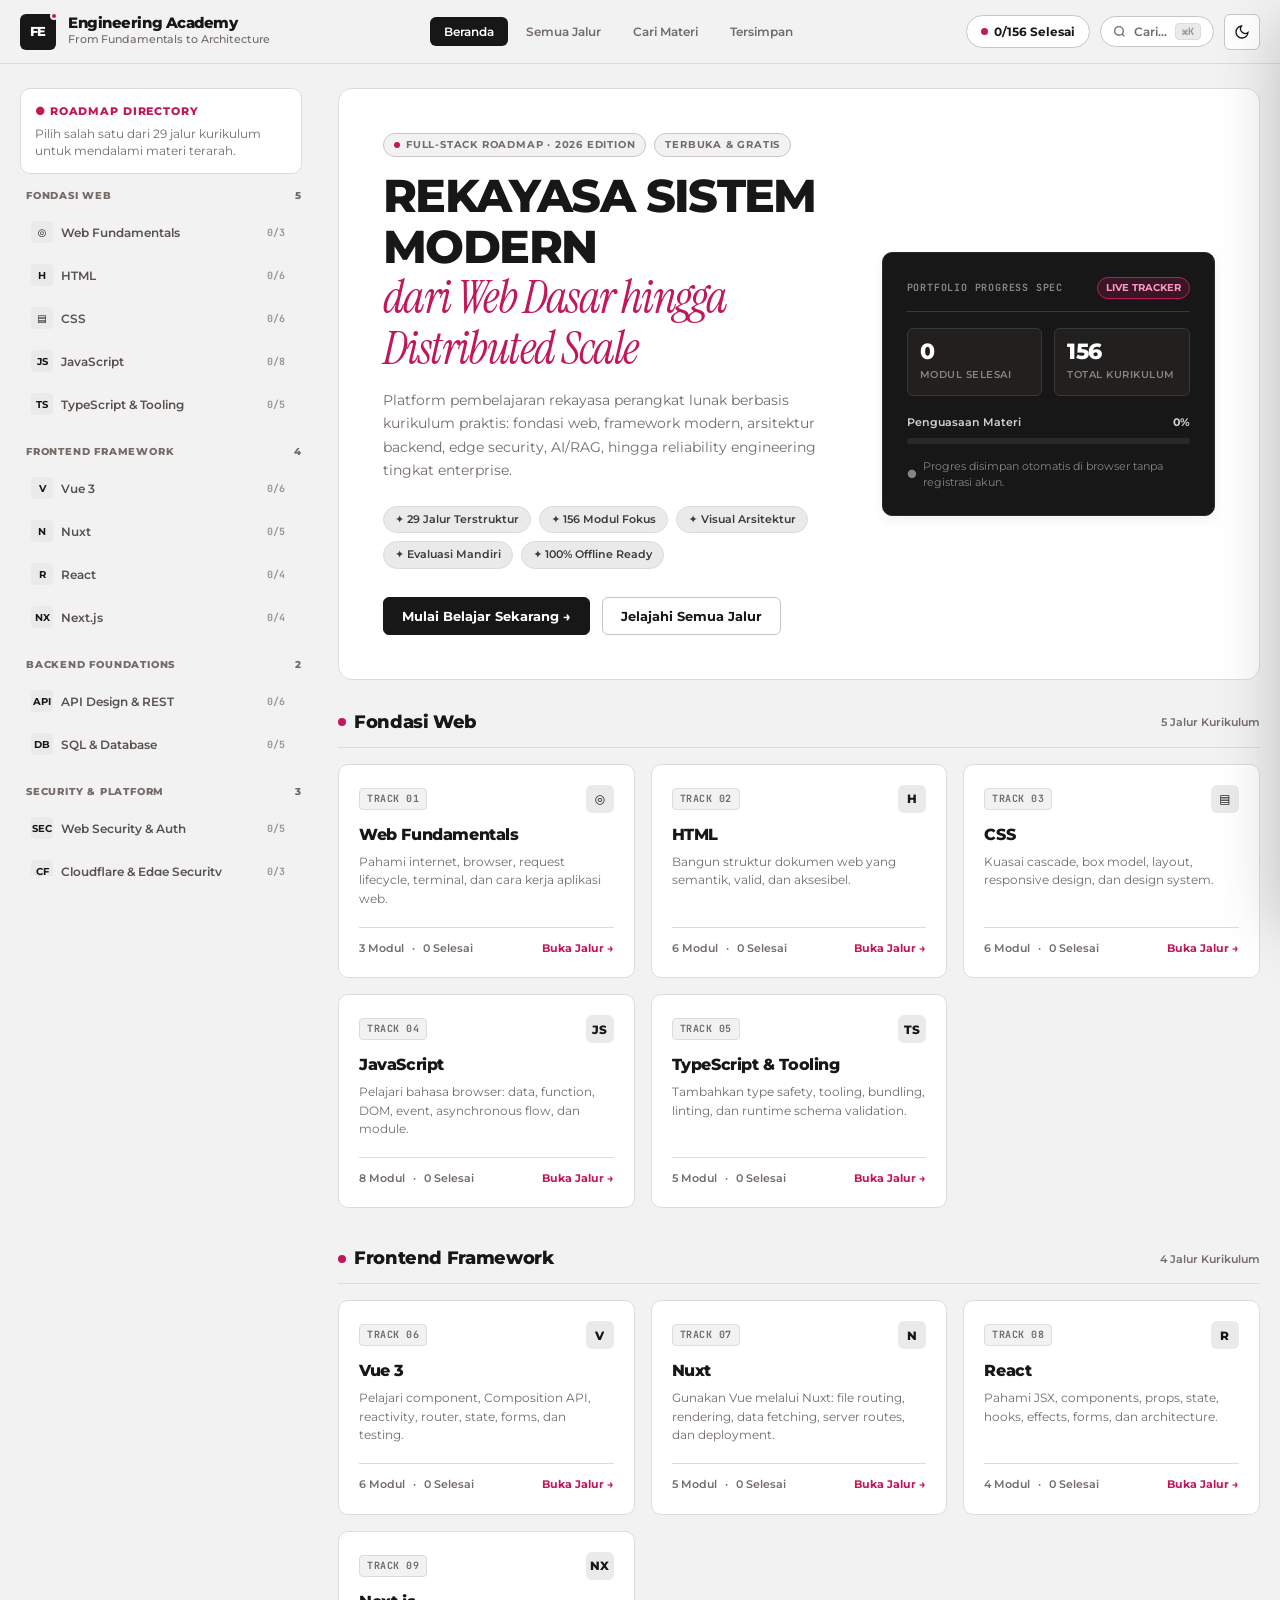
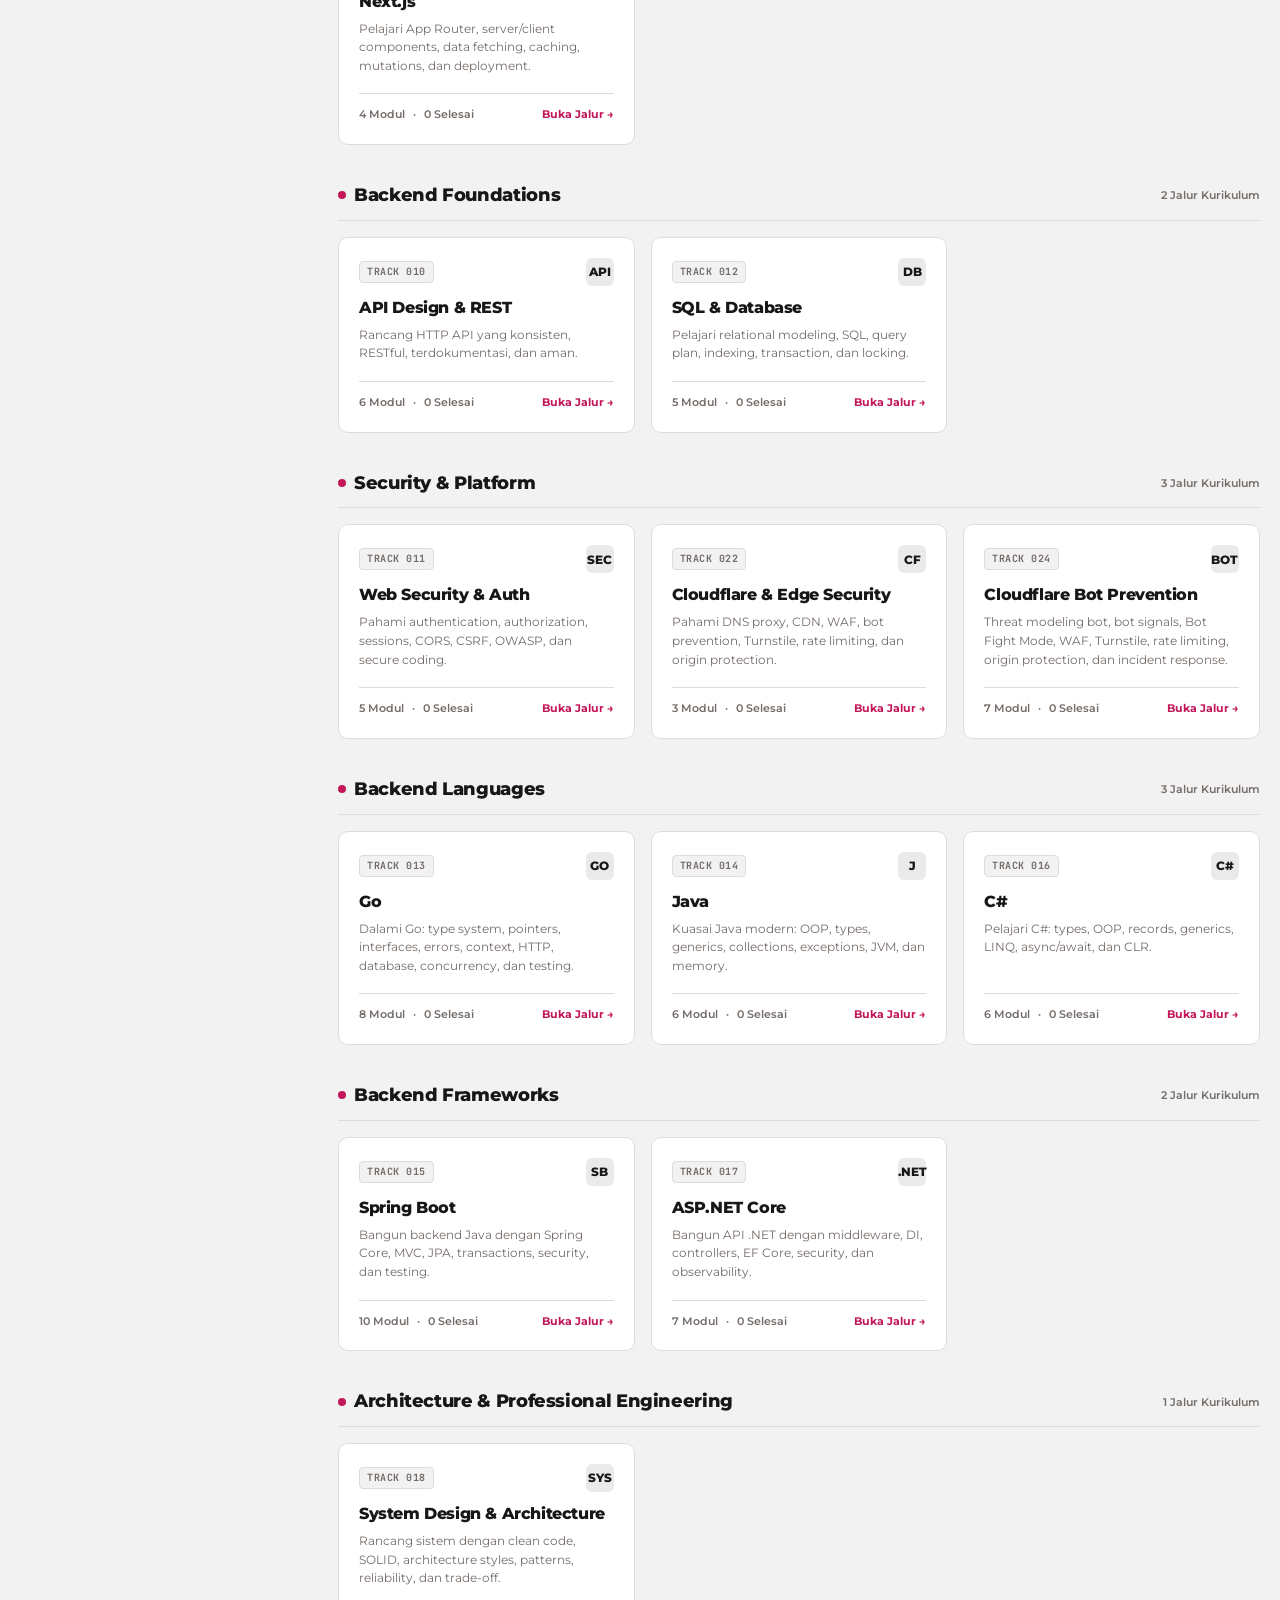
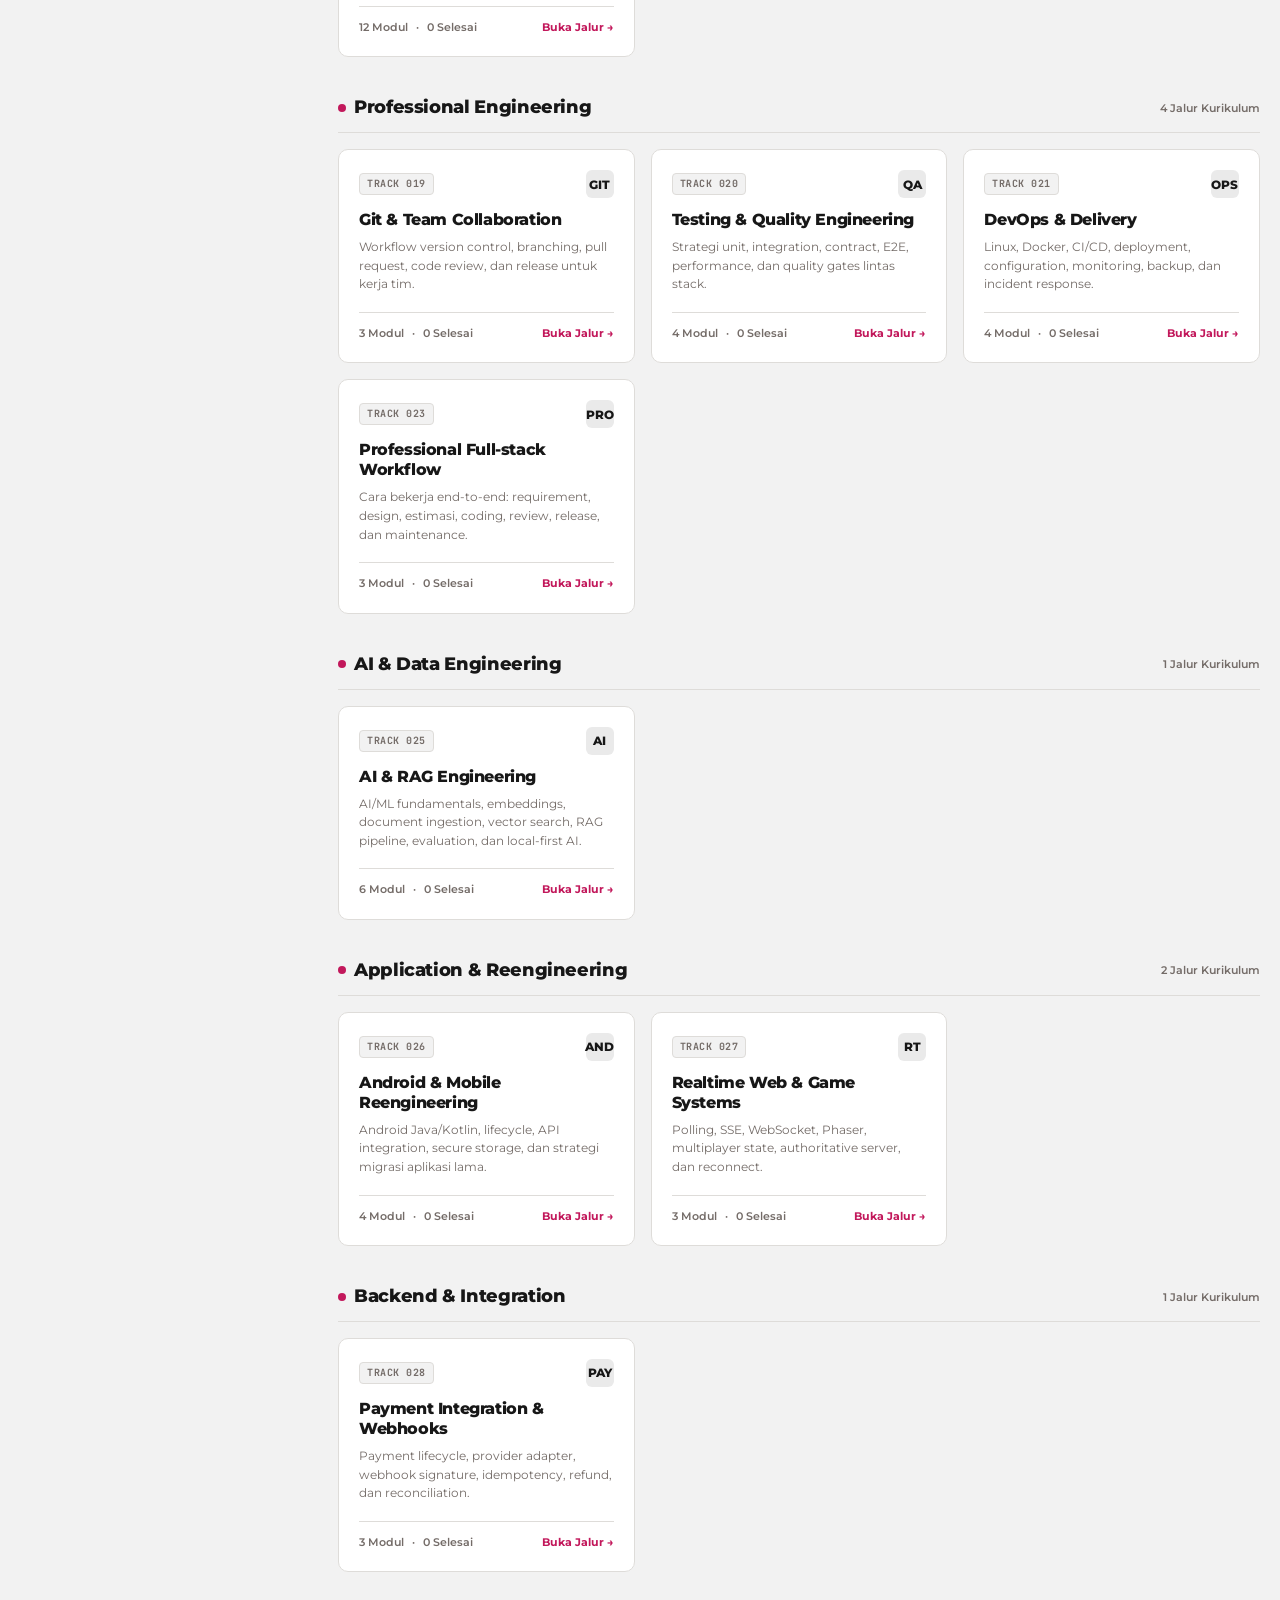
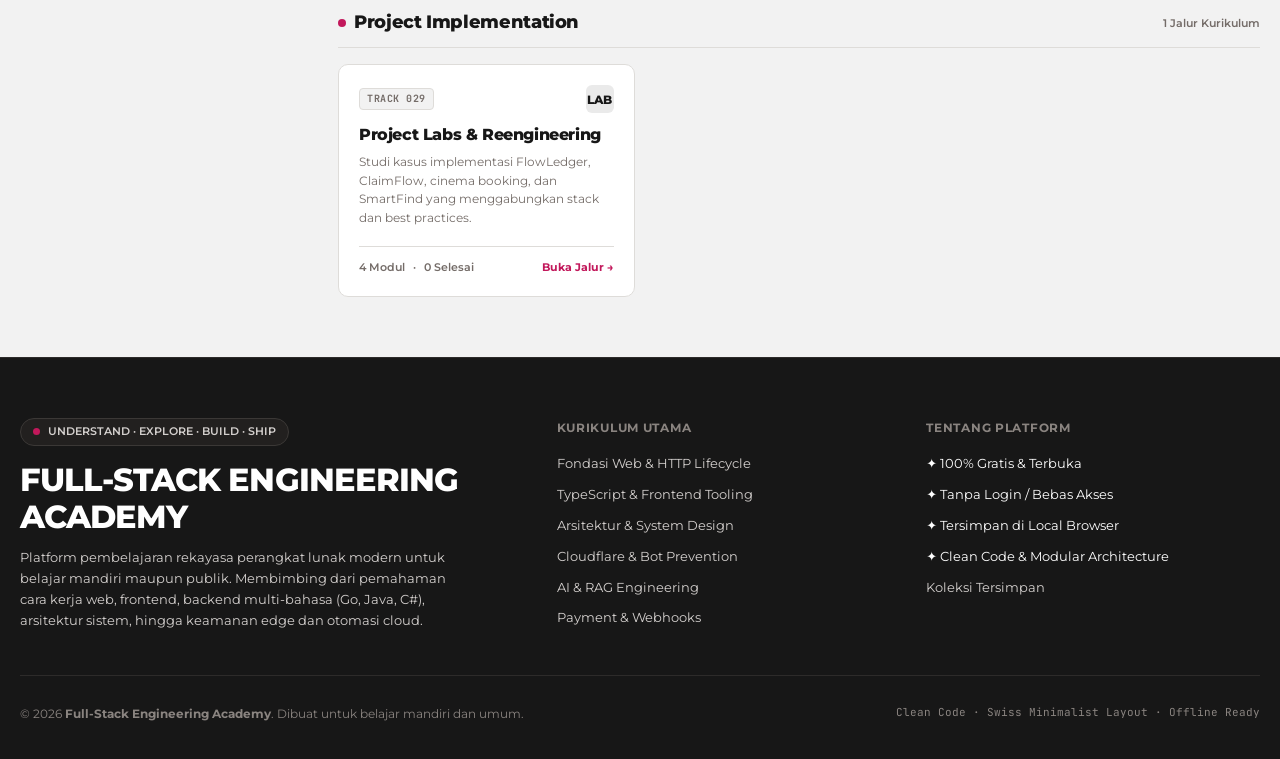
==== index.html @ cc828140 "feat: refactor clean code and revamp UI to design playground style" ====
<!doctype html>
<html lang="id">
<head>
  <meta charset="utf-8">
  <meta name="viewport" content="width=device-width, initial-scale=1">
  <meta name="theme-color" content="#f2f2f2">
  <meta name="description" content="Full-Stack Engineering Academy: Kurikulum pembelajaran komprehensif dari web fundamentals, framework modern, arsitektur sistem, Cloudflare edge security, AI/RAG, payment integration, hingga professional workflow.">
  <title>Full-Stack Engineering Academy — Modern Roadmap &amp; Learning Studio</title>

  <!-- Google Fonts: Montserrat, Plus Jakarta Sans, Instrument Serif, JetBrains Mono -->
  <link rel="preconnect" href="https://fonts.googleapis.com">
  <link rel="preconnect" href="https://fonts.gstatic.com" crossorigin>
  <link href="https://fonts.googleapis.com/css2?family=Instrument+Serif:ital@0;1&family=JetBrains+Mono:wght@400;500;700&family=Montserrat:ital,wght@0,400;0,500;0,600;0,700;0,800;1,500&family=Plus+Jakarta+Sans:wght@400;500;600;700&display=swap" rel="stylesheet">

  <!-- Design Playground Style Sheets -->
  <link rel="stylesheet" href="css/tokens.css">
  <link rel="stylesheet" href="css/layout.css">
  <link rel="stylesheet" href="css/components.css">
</head>
<body>
  <!-- Accessibility Skip Link -->
  <a class="skip-link" href="#mainStage">Lewati ke Konten Utama</a>

  <!-- Top Sticky Navigation (Design Playground Aesthetic) -->
  <header class="site-header">
    <div class="site-header-inner">
      <!-- Brand Logo -->
      <a href="#/" class="brand-link" aria-label="Full-Stack Engineering Academy">
        <span class="brand-badge" aria-hidden="true">
          FE
          <span class="brand-dot"></span>
        </span>
        <div class="brand-meta">
          <span class="brand-title">Engineering Academy</span>
          <span class="brand-subtitle">From Fundamentals to Architecture</span>
        </div>
      </a>

      <!-- Primary Desktop Navigation -->
      <nav class="header-nav" aria-label="Navigasi Utama">
        <button class="header-nav-btn active" data-action="home">
          <span>Beranda</span>
        </button>
        <button class="header-nav-btn" data-action="tracks">
          <span>Semua Jalur</span>
        </button>
        <button class="header-nav-btn" data-action="search">
          <span>Cari Materi</span>
        </button>
        <button class="header-nav-btn" data-action="bookmarks">
          <span>Tersimpan</span>
        </button>
      </nav>

      <!-- Action Tools -->
      <div class="header-actions">
        <!-- Live Progress Pill -->
        <a href="#/bookmarks" class="header-progress-chip" aria-label="Progres Pembelajaran">
          <span class="progress-dot"></span>
          <span class="tabular-nums" id="headerProgressText">0/156 Selesai</span>
        </a>

        <!-- Search Trigger Button -->
        <button class="search-trigger-btn" id="searchTriggerBtn" aria-label="Buka Pencarian Materi">
          <svg width="13" height="13" viewBox="0 0 24 24" fill="none" stroke="currentColor" stroke-width="2.5"><circle cx="11" cy="11" r="8"/><line x1="21" y1="21" x2="16.65" y2="16.65"/></svg>
          <span style="font-weight:600;">Cari...</span>
          <span class="kbd-badge">⌘K</span>
        </button>

        <!-- Theme Switcher -->
        <button class="icon-action-btn" id="themeToggleBtn" aria-label="Ganti Tema Warna" title="Ganti Tema">
          <svg width="16" height="16" viewBox="0 0 24 24" fill="none" stroke="currentColor" stroke-width="2"><path d="M21 12.79A9 9 0 1 1 11.21 3 7 7 0 0 0 21 12.79z"/></svg>
        </button>

        <!-- Mobile Menu Toggle -->
        <button class="icon-action-btn mobile-menu-toggle" id="mobileMenuBtn" aria-label="Buka Menu Katalog">
          <svg width="18" height="18" viewBox="0 0 24 24" fill="none" stroke="currentColor" stroke-width="2"><line x1="3" y1="12" x2="21" y2="12"/><line x1="3" y1="6" x2="21" y2="6"/><line x1="3" y1="18" x2="21" y2="18"/></svg>
        </button>
      </div>
    </div>
  </header>

  <!-- App Shell with Sidebar Catalog & Main Content Stage -->
  <div class="app-container with-sidebar">
    <!-- Desktop Left Sidebar Navigator -->
    <aside class="catalog-sidebar" aria-label="Katalog Jalur Teknologi">
      <div class="sidebar-card playground-grid-bg" style="margin-bottom:14px; padding:14px;">
        <div style="font-family:var(--font-display); font-size:11px; font-weight:800; color:var(--color-brand-magenta); letter-spacing:0.08em; text-transform:uppercase; margin-bottom:4px;">
          ● ROADMAP DIRECTORY
        </div>
        <p style="font-size:12px; color:var(--color-muted); line-height:1.45; margin:0;">
          Pilih salah satu dari 29 jalur kurikulum untuk mendalami materi terarah.
        </p>
      </div>
      <div id="catalogSidebar">
        <!-- Injected via JavaScript -->
      </div>
    </aside>

    <!-- Main Content Stage -->
    <main class="main-stage" id="mainStage" tabindex="-1">
      <!-- Injected via Router & UI Engine -->
    </main>
  </div>

  <!-- High-End Architectural Footer (Design Playground Style) -->
  <footer class="site-footer">
    <div class="site-footer-inner">
      <div class="footer-top-grid">
        <div>
          <div class="footer-kicker-badge">
            <span style="width:7px; height:7px; border-radius:50%; background:var(--color-brand-magenta);"></span>
            <span>UNDERSTAND · EXPLORE · BUILD · SHIP</span>
          </div>
          <h2 class="footer-title">FULL-STACK ENGINEERING ACADEMY</h2>
          <p class="footer-desc">
            Platform pembelajaran rekayasa perangkat lunak modern untuk belajar mandiri maupun publik.
            Membimbing dari pemahaman cara kerja web, frontend, backend multi-bahasa (Go, Java, C#), 
            arsitektur sistem, hingga keamanan edge dan otomasi cloud.
          </p>
        </div>

        <div>
          <h4 class="footer-col-title">Kurikulum Utama</h4>
          <ul class="footer-link-list">
            <li><a href="#/track/Web%20Fundamentals">Fondasi Web &amp; HTTP Lifecycle</a></li>
            <li><a href="#/track/TypeScript%20%26%20Frontend%20Tooling">TypeScript &amp; Frontend Tooling</a></li>
            <li><a href="#/track/Software%20Architecture%20%26%20System%20Design">Arsitektur &amp; System Design</a></li>
            <li><a href="#/track/Cloudflare%20Bot%20Prevention">Cloudflare &amp; Bot Prevention</a></li>
            <li><a href="#/track/AI%20%26%20RAG%20Engineering">AI &amp; RAG Engineering</a></li>
            <li><a href="#/track/Payment%20Integration%20%26%20Webhooks">Payment &amp; Webhooks</a></li>
          </ul>
        </div>

        <div>
          <h4 class="footer-col-title">Tentang Platform</h4>
          <ul class="footer-link-list">
            <li><span>✦ 100% Gratis &amp; Terbuka</span></li>
            <li><span>✦ Tanpa Login / Bebas Akses</span></li>
            <li><span>✦ Tersimpan di Local Browser</span></li>
            <li><span>✦ Clean Code &amp; Modular Architecture</span></li>
            <li><a href="#/bookmarks">Koleksi Tersimpan</a></li>
          </ul>
        </div>
      </div>

      <div class="footer-bottom">
        <div>
          © 2026 <strong>Full-Stack Engineering Academy</strong>. Dibuat untuk belajar mandiri dan umum.
        </div>
        <div style="font-family:var(--font-mono); font-size:11px;">
          Clean Code · Swiss Minimalist Layout · Offline Ready
        </div>
      </div>
    </div>
  </footer>

  <!-- Mobile Drawer & Backdrop -->
  <div class="drawer-backdrop" id="drawerBackdrop"></div>
  <aside class="mobile-drawer" id="mobileDrawer" aria-label="Menu Mobile">
    <div class="mobile-drawer-head">
      <div class="brand-meta">
        <span class="brand-title">Katalog Materi</span>
        <span class="brand-subtitle">29 Jalur Pembelajaran</span>
      </div>
      <button class="icon-action-btn" id="closeMobileMenuBtn" aria-label="Tutup Menu">
        ✕
      </button>
    </div>
    <div class="mobile-drawer-body" id="mobileCatalogSidebar">
      <!-- Injected via JavaScript -->
    </div>
  </aside>

  <!-- Spotlight Search Modal (Cmd+K / Ctrl+K) -->
  <div class="search-modal-backdrop" id="searchModalBackdrop" role="dialog" aria-modal="true" aria-label="Pencarian Materi">
    <div class="search-modal-dialog">
      <div class="search-modal-header">
        <svg width="18" height="18" viewBox="0 0 24 24" fill="none" stroke="currentColor" stroke-width="2.5" style="color:var(--color-brand-magenta); flex-shrink:0;"><circle cx="11" cy="11" r="8"/><line x1="21" y1="21" x2="16.65" y2="16.65"/></svg>
        <input type="search" class="search-input-field" id="searchModalInput" placeholder="Cari materi, kode, atau konsep... (mis: CORS, JWT, Go, Docker)" autocomplete="off">
        <button class="kbd-badge" id="searchModalClose" style="cursor:pointer;">ESC</button>
      </div>
      <div class="search-modal-results" id="searchModalResults">
        <!-- Injected via Search Engine -->
      </div>
      <div class="search-modal-footer">
        <span>Tekan <strong style="color:var(--color-ink);">Enter</strong> untuk lihat semua · <strong style="color:var(--color-ink);">Esc</strong> untuk tutup</span>
        <span style="font-family:var(--font-mono);">156 Modul Terindeks</span>
      </div>
    </div>
  </div>

  <!-- Application Modular Scripts -->
  <script src="js/data/tracks.js"></script>
  <script src="js/data/modules.js"></script>
  <script src="js/state.js"></script>
  <script src="js/search.js"></script>
  <script src="js/visuals.js"></script>
  <script src="js/ui.js"></script>
  <script src="js/app.js"></script>
</body>
</html>
---- css/tokens.css ----
/* ==========================================================================
   Design Tokens & Variables
   Inspired by Design Playground (Creative Workshop: From Design to UI/UX)
   Aesthetic: Swiss Minimalist Editorial, Tactile Canvas, Hairline Borders
   ========================================================================== */

:root {
  /* Canvas & Neutral Surfaces */
  --color-canvas: #f2f2f2;
  --color-surface: #eaeaea;
  --color-surface-soft: #f7f7f6;
  --color-elevated: #ffffff;
  --color-elevated-hover: #fafafa;
  --color-dark: #171717;
  --color-dark-elevated: #22201f;
  --color-dark-surface: #2a2928;
  
  /* Ink & Typography Colors */
  --color-ink: #171717;
  --color-ink-secondary: #403b38;
  --color-muted: #746c68;
  --color-muted-surface: #59524f;
  --color-subtle: #9c948e;
  --color-on-dark: #ffffff;
  --color-on-dark-muted: #d4d0ce;
  --color-on-dark-subtle: #8a8480;

  /* Architectural Hairline Borders */
  --color-border-subtle: #dedcd9;
  --color-border-strong: #c9c5c2;
  --color-border-dark: #2d2b2a;
  --color-border-dark-strong: #3b3836;

  /* Brand & Status Accents */
  --color-brand-magenta: #c2185b;
  --color-brand-magenta-hover: #a3144c;
  --color-brand-magenta-soft: #fcecf1;
  --color-brand-magenta-border: #f2b8cd;

  --color-brand-orange: #ff8a3d;
  --color-brand-orange-hover: #e07630;
  --color-brand-orange-soft: #fff2ea;

  --color-brand-lime: #1f4a24;
  --color-brand-lime-bg: #edf5ed;
  --color-brand-lime-border: #c6dec8;

  --color-brand-blue: #2563eb;
  --color-brand-blue-soft: #eff6ff;

  --color-brand-red: #f04438;
  --color-brand-red-soft: #fef3f2;

  /* Code Block Colors */
  --color-code-bg: #141414;
  --color-code-surface: #1e1e1e;
  --color-code-text: #e6edf3;
  --color-code-keyword: #ff7b72;
  --color-code-string: #a5d6ff;
  --color-code-comment: #8b949e;
  --color-code-function: #d2a8ff;
  --color-code-number: #79c0ff;

  /* Typography Scales */
  --font-sans: 'Montserrat', 'Plus Jakarta Sans', ui-sans-serif, system-ui, -apple-system, sans-serif;
  --font-serif: 'Instrument Serif', Georgia, 'Times New Roman', serif;
  --font-mono: 'JetBrains Mono', ui-monospace, SFMono-Regular, Menlo, Monaco, Consolas, monospace;
  --font-display: 'Montserrat', 'Plus Jakarta Sans', ui-sans-serif, system-ui, sans-serif;

  /* Shadows (Subtle, non-muddy) */
  --shadow-sm: 0 1px 2px rgba(23, 23, 23, 0.04);
  --shadow-md: 0 4px 12px rgba(23, 23, 23, 0.06);
  --shadow-lg: 0 12px 32px rgba(23, 23, 23, 0.08);
  --shadow-overlay: 0 24px 60px rgba(0, 0, 0, 0.22);

  /* Radii */
  --radius-xs: 4px;
  --radius-sm: 6px;
  --radius-md: 10px;
  --radius-lg: 14px;
  --radius-xl: 18px;
  --radius-full: 9999px;

  /* Layout dimensions */
  --header-height: 64px;
  --sidebar-width: 290px;
  --max-width: 1320px;

  /* Easing */
  --ease-editorial: cubic-bezier(0.16, 1, 0.3, 1);
  --transition-fast: 0.15s var(--ease-editorial);
  --transition-normal: 0.22s var(--ease-editorial);
}

/* Dark Mode Tokens */
body.dark {
  --color-canvas: #121212;
  --color-surface: #1a1a1a;
  --color-surface-soft: #202020;
  --color-elevated: #1e1e1e;
  --color-elevated-hover: #262626;
  --color-dark: #0a0a0a;
  --color-dark-elevated: #171717;
  --color-dark-surface: #222222;

  --color-ink: #f0f0f0;
  --color-ink-secondary: #dcdad8;
  --color-muted: #9e9894;
  --color-muted-surface: #aba49f;
  --color-subtle: #756f6b;
  --color-on-dark: #ffffff;
  --color-on-dark-muted: #d4d0ce;

  --color-border-subtle: #2d2b29;
  --color-border-strong: #3d3b38;
  --color-border-dark: #202020;
  --color-border-dark-strong: #2c2c2c;

  --color-brand-magenta-soft: #351421;
  --color-brand-magenta-border: #601837;

  --color-brand-orange-soft: #382012;
  --color-brand-lime-bg: #142718;
  --color-brand-lime-border: #234629;
  --color-brand-lime: #9ad6a0;

  --color-brand-blue-soft: #142646;
  --color-brand-red-soft: #3b1716;

  --shadow-sm: 0 1px 2px rgba(0, 0, 0, 0.2);
  --shadow-md: 0 4px 12px rgba(0, 0, 0, 0.35);
  --shadow-lg: 0 12px 32px rgba(0, 0, 0, 0.5);
}

/* Background Grid Pattern */
.playground-grid-bg {
  background-image: url("data:image/svg+xml,%3Csvg xmlns='http://www.w3.org/2000/svg' width='24' height='24' viewBox='0 0 24 24'%3E%3Cpath d='M24 0H0v24' fill='none' stroke='rgba(23,23,23,0.045)' stroke-width='1'/%3E%3C/svg%3E");
  background-size: 24px 24px;
}

body.dark .playground-grid-bg {
  background-image: url("data:image/svg+xml,%3Csvg xmlns='http://www.w3.org/2000/svg' width='24' height='24' viewBox='0 0 24 24'%3E%3Cpath d='M24 0H0v24' fill='none' stroke='rgba(255,255,255,0.035)' stroke-width='1'/%3E%3C/svg%3E");
}
---- css/layout.css ----
/* ==========================================================================
   Layout Styles
   Architectural grids, Swiss layouting, responsive wrappers
   ========================================================================== */

*, *::before, *::after {
  box-sizing: border-box;
  margin: 0;
  padding: 0;
}

html {
  scroll-behavior: smooth;
  scroll-padding-top: calc(var(--header-height) + 24px);
  -webkit-text-size-adjust: 100%;
}

body {
  font-family: var(--font-sans);
  background-color: var(--color-canvas);
  color: var(--color-ink);
  line-height: 1.6;
  font-size: 14px;
  min-height: 100vh;
  display: flex;
  flex-direction: column;
  -webkit-font-smoothing: antialiased;
  -moz-osx-font-smoothing: grayscale;
}

a {
  color: inherit;
  text-decoration: none;
  transition: color var(--transition-fast);
}

button {
  font-family: inherit;
  font-size: inherit;
  border: none;
  background: none;
  cursor: pointer;
  color: inherit;
}

input, select, textarea {
  font-family: inherit;
  font-size: inherit;
}

:focus-visible {
  outline: 2px solid var(--color-brand-magenta);
  outline-offset: 2px;
}

.skip-link {
  position: absolute;
  top: -100px;
  left: 20px;
  background: var(--color-dark);
  color: var(--color-on-dark);
  padding: 10px 18px;
  border-radius: var(--radius-full);
  font-size: 12px;
  font-weight: 700;
  z-index: 999;
  border: 1px solid var(--color-brand-magenta);
  transition: top var(--transition-fast);
}
.skip-link:focus {
  top: 16px;
}

/* ==========================================================================
   Header / Sticky Top Navigation
   ========================================================================== */
.site-header {
  position: sticky;
  top: 0;
  z-index: 50;
  height: var(--header-height);
  background: var(--color-canvas);
  border-bottom: 1px solid var(--color-border-subtle);
  transition: background-color var(--transition-normal), border-color var(--transition-normal);
}

.site-header-inner {
  max-width: var(--max-width);
  height: 100%;
  margin: 0 auto;
  padding: 0 20px;
  display: flex;
  align-items: center;
  justify-content: space-between;
  gap: 16px;
}

/* Brand Logo */
.brand-link {
  display: flex;
  align-items: center;
  gap: 12px;
  flex-shrink: 0;
  user-select: none;
}

.brand-badge {
  position: relative;
  display: flex;
  align-items: center;
  justify-content: center;
  width: 36px;
  height: 36px;
  background: var(--color-dark);
  color: var(--color-on-dark);
  border-radius: var(--radius-sm);
  font-family: var(--font-display);
  font-size: 13px;
  font-weight: 800;
  letter-spacing: -0.04em;
}

.brand-dot {
  position: absolute;
  top: -2px;
  right: -2px;
  width: 8px;
  height: 8px;
  background: var(--color-brand-magenta);
  border: 2px solid var(--color-canvas);
  border-radius: var(--radius-full);
}

.brand-meta {
  display: flex;
  flex-direction: column;
}

.brand-title {
  font-family: var(--font-display);
  font-size: 15px;
  font-weight: 800;
  letter-spacing: -0.03em;
  line-height: 1.15;
  color: var(--color-ink);
}

.brand-subtitle {
  font-size: 11px;
  font-weight: 500;
  color: var(--color-muted);
  letter-spacing: -0.01em;
}

/* Header Navigation Links */
.header-nav {
  display: none;
  align-items: center;
  gap: 4px;
}

@media (min-width: 900px) {
  .header-nav {
    display: flex;
  }
}

.header-nav-btn {
  display: inline-flex;
  align-items: center;
  gap: 6px;
  padding: 7px 14px;
  border-radius: var(--radius-sm);
  font-family: var(--font-display);
  font-size: 12px;
  font-weight: 600;
  color: var(--color-muted);
  transition: all var(--transition-fast);
}

.header-nav-btn:hover {
  background: var(--color-surface);
  color: var(--color-ink);
}

.header-nav-btn.active {
  background: var(--color-dark);
  color: var(--color-on-dark);
}

body.dark .header-nav-btn.active {
  background: var(--color-elevated);
  color: var(--color-ink);
}

/* Header Action Tools */
.header-actions {
  display: flex;
  align-items: center;
  gap: 10px;
}

/* Search Trigger Pill */
.search-trigger-btn {
  display: flex;
  align-items: center;
  gap: 8px;
  padding: 6px 12px;
  background: var(--color-elevated);
  border: 1px solid var(--color-border-strong);
  border-radius: var(--radius-full);
  font-size: 12px;
  color: var(--color-muted);
  cursor: pointer;
  transition: all var(--transition-fast);
}

.search-trigger-btn:hover {
  border-color: var(--color-brand-magenta);
  color: var(--color-ink);
  box-shadow: var(--shadow-sm);
}

.kbd-badge {
  display: inline-block;
  padding: 1px 6px;
  font-family: var(--font-mono);
  font-size: 10px;
  font-weight: 700;
  background: var(--color-surface);
  border: 1px solid var(--color-border-subtle);
  border-radius: var(--radius-xs);
  color: var(--color-subtle);
}

/* Progress Chip Pill */
.header-progress-chip {
  display: none;
  align-items: center;
  gap: 6px;
  padding: 6px 14px;
  background: var(--color-elevated);
  border: 1px solid var(--color-border-strong);
  border-radius: var(--radius-full);
  font-size: 12px;
  font-weight: 700;
  color: var(--color-ink);
  text-decoration: none;
  transition: all var(--transition-fast);
}

@media (min-width: 640px) {
  .header-progress-chip {
    display: inline-flex;
  }
}

.header-progress-chip:hover {
  border-color: var(--color-brand-magenta);
}

.progress-dot {
  width: 7px;
  height: 7px;
  border-radius: var(--radius-full);
  background: var(--color-brand-magenta);
}

/* Icon Buttons (Theme toggle & mobile menu) */
.icon-action-btn {
  display: inline-flex;
  align-items: center;
  justify-content: center;
  width: 36px;
  height: 36px;
  border-radius: var(--radius-sm);
  background: var(--color-elevated);
  border: 1px solid var(--color-border-strong);
  color: var(--color-ink);
  cursor: pointer;
  transition: all var(--transition-fast);
}

.icon-action-btn:hover {
  background: var(--color-surface);
  border-color: var(--color-ink);
}

.mobile-menu-toggle {
  display: inline-flex;
}

@media (min-width: 1024px) {
  .mobile-menu-toggle {
    display: none;
  }
}

/* ==========================================================================
   App Shell & Desktop Layout (Sidebar + Main Content)
   ========================================================================== */
.app-container {
  max-width: var(--max-width);
  margin: 0 auto;
  padding: 24px 20px;
  width: 100%;
  flex: 1;
  display: grid;
  grid-template-columns: 1fr;
  gap: 28px;
}

@media (min-width: 1024px) {
  .app-container.with-sidebar {
    grid-template-columns: var(--sidebar-width) minmax(0, 1fr);
  }
}

/* Sidebar Catalog Navigator */
.catalog-sidebar {
  display: none;
}

@media (min-width: 1024px) {
  .catalog-sidebar {
    display: block;
    position: sticky;
    top: calc(var(--header-height) + 24px);
    max-height: calc(100vh - var(--header-height) - 48px);
    overflow-y: auto;
    padding-right: 8px;
    scrollbar-width: thin;
    scrollbar-color: var(--color-border-strong) transparent;
  }
}

.sidebar-card {
  background: var(--color-elevated);
  border: 1px solid var(--color-border-subtle);
  border-radius: var(--radius-md);
  padding: 16px;
  margin-bottom: 20px;
}

.sidebar-category-group {
  margin-bottom: 20px;
}

.sidebar-category-label {
  font-family: var(--font-display);
  font-size: 10px;
  font-weight: 800;
  text-transform: uppercase;
  letter-spacing: 0.08em;
  color: var(--color-muted);
  margin-bottom: 8px;
  padding-left: 6px;
  display: flex;
  align-items: center;
  justify-content: space-between;
}

.sidebar-nav-list {
  display: flex;
  flex-direction: column;
  gap: 3px;
}

.sidebar-track-btn {
  display: flex;
  align-items: center;
  justify-content: space-between;
  width: 100%;
  padding: 8px 10px;
  border-radius: var(--radius-sm);
  font-size: 12px;
  font-weight: 600;
  color: var(--color-muted-surface);
  text-align: left;
  border: 1px solid transparent;
  transition: all var(--transition-fast);
}

.sidebar-track-btn:hover {
  background: var(--color-surface);
  color: var(--color-ink);
}

.sidebar-track-btn.active {
  background: var(--color-dark);
  color: var(--color-on-dark);
  border-color: var(--color-dark);
}

body.dark .sidebar-track-btn.active {
  background: var(--color-elevated);
  color: var(--color-ink);
  border-color: var(--color-border-strong);
}

.sidebar-track-left {
  display: flex;
  align-items: center;
  gap: 8px;
  min-width: 0;
}

.sidebar-track-icon {
  display: inline-flex;
  align-items: center;
  justify-content: center;
  width: 22px;
  height: 22px;
  border-radius: var(--radius-xs);
  background: var(--color-surface);
  color: var(--color-ink);
  font-size: 10px;
  font-weight: 700;
  flex-shrink: 0;
}

.sidebar-track-btn.active .sidebar-track-icon {
  background: rgba(255, 255, 255, 0.15);
  color: #fff;
}

.sidebar-track-name {
  white-space: nowrap;
  overflow: hidden;
  text-overflow: ellipsis;
}

.sidebar-track-count {
  font-family: var(--font-mono);
  font-size: 10px;
  font-weight: 700;
  color: var(--color-subtle);
  padding: 1px 6px;
  border-radius: var(--radius-full);
  background: var(--color-canvas);
}

.sidebar-track-btn.active .sidebar-track-count {
  background: rgba(255, 255, 255, 0.2);
  color: #fff;
}

/* Main Stage / Main Content */
.main-stage {
  min-width: 0;
}

/* ==========================================================================
   Footer
   Inspired by Design Playground's dark architectural bottom section
   ========================================================================== */
.site-footer {
  margin-top: auto;
  background: var(--color-dark);
  color: var(--color-on-dark);
  border-top: 1px solid var(--color-border-dark);
  padding: 60px 0 36px;
}

.site-footer-inner {
  max-width: var(--max-width);
  margin: 0 auto;
  padding: 0 20px;
}

.footer-top-grid {
  display: grid;
  grid-template-columns: 1fr;
  gap: 36px;
  border-bottom: 1px solid var(--color-border-dark);
  padding-bottom: 44px;
}

@media (min-width: 768px) {
  .footer-top-grid {
    grid-template-columns: 1.5fr 1fr 1fr;
  }
}

.footer-kicker-badge {
  display: inline-flex;
  align-items: center;
  gap: 8px;
  padding: 4px 12px;
  border-radius: var(--radius-full);
  background: var(--color-dark-elevated);
  border: 1px solid var(--color-border-dark-strong);
  font-size: 11px;
  font-weight: 600;
  color: var(--color-on-dark-muted);
  margin-bottom: 16px;
}

.footer-title {
  font-family: var(--font-display);
  font-size: clamp(22px, 3vw, 32px);
  font-weight: 800;
  letter-spacing: -0.03em;
  color: #fff;
  line-height: 1.15;
}

.footer-desc {
  margin-top: 12px;
  font-size: 13px;
  color: var(--color-on-dark-muted);
  line-height: 1.6;
  max-width: 440px;
}

.footer-col-title {
  font-family: var(--font-display);
  font-size: 12px;
  font-weight: 700;
  text-transform: uppercase;
  letter-spacing: 0.06em;
  color: var(--color-on-dark-subtle);
  margin-bottom: 16px;
}

.footer-link-list {
  list-style: none;
  display: flex;
  flex-direction: column;
  gap: 10px;
  font-size: 13px;
}

.footer-link-list a {
  color: var(--color-on-dark-muted);
  display: inline-flex;
  align-items: center;
  gap: 6px;
}

.footer-link-list a:hover {
  color: #fff;
}

.footer-bottom {
  display: flex;
  flex-direction: column;
  gap: 12px;
  padding-top: 28px;
  font-size: 12px;
  color: var(--color-on-dark-subtle);
}

@media (min-width: 640px) {
  .footer-bottom {
    flex-direction: row;
    justify-content: space-between;
    align-items: center;
  }
}

/* ==========================================================================
   Mobile Navigation Drawer & Overlay
   ========================================================================== */
.drawer-backdrop {
  position: fixed;
  inset: 0;
  background: rgba(0, 0, 0, 0.45);
  backdrop-filter: blur(4px);
  z-index: 90;
  opacity: 0;
  pointer-events: none;
  transition: opacity var(--transition-normal);
}

.drawer-backdrop.active {
  opacity: 1;
  pointer-events: auto;
}

.mobile-drawer {
  position: fixed;
  top: 0;
  right: 0;
  width: min(340px, 86vw);
  height: 100vh;
  height: 100dvh;
  background: var(--color-canvas);
  border-left: 1px solid var(--color-border-subtle);
  z-index: 100;
  transform: translateX(100%);
  transition: transform var(--transition-normal);
  display: flex;
  flex-direction: column;
  box-shadow: var(--shadow-overlay);
}

.mobile-drawer.open {
  transform: translateX(0);
}

.mobile-drawer-head {
  height: var(--header-height);
  padding: 0 16px;
  border-bottom: 1px solid var(--color-border-subtle);
  display: flex;
  align-items: center;
  justify-content: space-between;
}

.mobile-drawer-body {
  padding: 16px;
  overflow-y: auto;
  flex: 1;
}
---- css/components.css ----
/* ==========================================================================
   Components: Cards, Hero, Stepper, Code, Quiz, Search Modal
   Aesthetic: Design Playground / Swiss Editorial Clean
   ========================================================================== */

/* ==========================================================================
   Hero Section
   ========================================================================== */
.hero-section {
  background: var(--color-elevated);
  border: 1px solid var(--color-border-subtle);
  border-radius: var(--radius-lg);
  padding: clamp(24px, 4vw, 44px);
  margin-bottom: 28px;
  position: relative;
  overflow: hidden;
}

.hero-layout {
  display: grid;
  grid-template-columns: 1fr;
  gap: 32px;
  align-items: center;
}

@media (min-width: 992px) {
  .hero-layout {
    grid-template-columns: 1.4fr 1fr;
  }
}

.hero-kicker-row {
  display: flex;
  align-items: center;
  gap: 8px;
  margin-bottom: 14px;
  flex-wrap: wrap;
}

.kicker-tag {
  display: inline-flex;
  align-items: center;
  gap: 6px;
  padding: 3px 10px;
  border-radius: var(--radius-full);
  background: var(--color-canvas);
  border: 1px solid var(--color-border-strong);
  font-family: var(--font-display);
  font-size: 10px;
  font-weight: 700;
  text-transform: uppercase;
  letter-spacing: 0.08em;
  color: var(--color-muted);
}

.hero-title {
  font-family: var(--font-display);
  font-size: clamp(28px, 4.2vw, 46px);
  font-weight: 800;
  letter-spacing: -0.035em;
  line-height: 1.1;
  color: var(--color-ink);
  margin-bottom: 16px;
}

.hero-title-accent {
  font-family: var(--font-serif);
  font-style: italic;
  font-weight: 400;
  color: var(--color-brand-magenta);
}

.hero-description {
  font-size: 14px;
  color: var(--color-muted);
  line-height: 1.65;
  margin-bottom: 24px;
  max-width: 580px;
}

.hero-pill-row {
  display: flex;
  flex-wrap: wrap;
  gap: 8px;
  margin-bottom: 28px;
}

.feature-pill {
  display: inline-flex;
  align-items: center;
  gap: 6px;
  padding: 4px 11px;
  border-radius: var(--radius-full);
  background: var(--color-surface);
  border: 1px solid var(--color-border-subtle);
  font-size: 11px;
  font-weight: 600;
  color: var(--color-ink-secondary);
}

.hero-cta-group {
  display: flex;
  flex-wrap: wrap;
  gap: 12px;
}

/* Specimen Card on Hero */
.hero-specimen-card {
  background: var(--color-dark);
  color: var(--color-on-dark);
  border: 1px solid var(--color-border-dark);
  border-radius: var(--radius-md);
  padding: 24px;
  position: relative;
  box-shadow: var(--shadow-md);
}

.specimen-header {
  display: flex;
  align-items: center;
  justify-content: space-between;
  border-bottom: 1px solid var(--color-border-dark-strong);
  padding-bottom: 12px;
  margin-bottom: 16px;
}

.specimen-eyebrow {
  font-family: var(--font-mono);
  font-size: 10px;
  font-weight: 700;
  letter-spacing: 0.08em;
  text-transform: uppercase;
  color: var(--color-on-dark-subtle);
}

.specimen-badge {
  display: inline-flex;
  align-items: center;
  gap: 5px;
  padding: 2px 8px;
  border-radius: var(--radius-full);
  background: rgba(194, 24, 91, 0.2);
  border: 1px solid var(--color-brand-magenta);
  color: #ff94c2;
  font-size: 10px;
  font-weight: 700;
}

.specimen-stats-grid {
  display: grid;
  grid-template-columns: repeat(2, 1fr);
  gap: 12px;
  margin-bottom: 18px;
}

.specimen-stat-box {
  background: var(--color-dark-elevated);
  border: 1px solid var(--color-border-dark-strong);
  border-radius: var(--radius-sm);
  padding: 12px;
}

.stat-value {
  font-family: var(--font-display);
  font-size: 22px;
  font-weight: 800;
  letter-spacing: -0.02em;
  color: #fff;
  line-height: 1;
}

.stat-label {
  font-size: 10px;
  font-weight: 600;
  text-transform: uppercase;
  letter-spacing: 0.05em;
  color: var(--color-on-dark-subtle);
  margin-top: 4px;
}

.specimen-progress-wrap {
  margin-top: 14px;
}

.specimen-progress-label {
  display: flex;
  justify-content: space-between;
  font-size: 11px;
  font-weight: 600;
  color: var(--color-on-dark-muted);
  margin-bottom: 6px;
}

.progress-track-bar {
  height: 6px;
  background: var(--color-dark-surface);
  border-radius: var(--radius-full);
  overflow: hidden;
}

.progress-fill-bar {
  height: 100%;
  background: var(--color-brand-magenta);
  border-radius: var(--radius-full);
  width: 0%;
  transition: width 0.3s var(--ease-editorial);
}

.specimen-note {
  margin-top: 14px;
  font-size: 11px;
  color: var(--color-on-dark-subtle);
  line-height: 1.5;
  display: flex;
  align-items: center;
  gap: 6px;
}

/* ==========================================================================
   Buttons (btn-press, primary, secondary, subtle)
   ========================================================================== */
.btn {
  display: inline-flex;
  align-items: center;
  justify-content: center;
  gap: 8px;
  padding: 10px 18px;
  border-radius: var(--radius-sm);
  font-family: var(--font-display);
  font-size: 13px;
  font-weight: 700;
  text-decoration: none;
  cursor: pointer;
  border: 1px solid transparent;
  transition: all var(--transition-fast);
  white-space: nowrap;
  user-select: none;
}

.btn:active {
  transform: scale(0.985);
}

.btn-primary {
  background: var(--color-dark);
  color: var(--color-on-dark);
  border-color: var(--color-dark);
}

.btn-primary:hover {
  background: #2a2928;
  border-color: #2a2928;
  color: #fff;
}

body.dark .btn-primary {
  background: #fff;
  color: #171717;
  border-color: #fff;
}

body.dark .btn-primary:hover {
  background: #eaeaea;
}

.btn-magenta {
  background: var(--color-brand-magenta);
  color: #fff;
  border-color: var(--color-brand-magenta);
}

.btn-magenta:hover {
  background: var(--color-brand-magenta-hover);
  border-color: var(--color-brand-magenta-hover);
}

.btn-outline {
  background: var(--color-elevated);
  color: var(--color-ink);
  border-color: var(--color-border-strong);
}

.btn-outline:hover {
  background: var(--color-surface);
  border-color: var(--color-ink);
}

.btn-sm {
  padding: 6px 12px;
  font-size: 11px;
  border-radius: var(--radius-sm);
}

.btn:disabled {
  opacity: 0.45;
  cursor: not-allowed;
  pointer-events: none;
}

/* ==========================================================================
   Section Headers & Category Clusters
   ========================================================================== */
.section-cluster {
  margin-bottom: 36px;
}

.section-cluster-head {
  display: flex;
  align-items: baseline;
  justify-content: space-between;
  margin-bottom: 16px;
  border-bottom: 1px solid var(--color-border-subtle);
  padding-bottom: 10px;
}

.cluster-title {
  font-family: var(--font-display);
  font-size: 18px;
  font-weight: 800;
  letter-spacing: -0.02em;
  color: var(--color-ink);
  display: flex;
  align-items: center;
  gap: 8px;
}

.cluster-meta {
  font-size: 11px;
  font-weight: 600;
  color: var(--color-muted);
}

/* Bento Grids */
.bento-grid {
  display: grid;
  grid-template-columns: 1fr;
  gap: 16px;
}

@media (min-width: 640px) {
  .bento-grid {
    grid-template-columns: repeat(2, 1fr);
  }
}

@media (min-width: 1080px) {
  .bento-grid {
    grid-template-columns: repeat(3, 1fr);
  }
}

/* ==========================================================================
   Track Specimen Cards
   ========================================================================== */
.track-specimen-card {
  background: var(--color-elevated);
  border: 1px solid var(--color-border-subtle);
  border-radius: var(--radius-md);
  padding: 20px;
  display: flex;
  flex-direction: column;
  transition: all var(--transition-fast);
  cursor: pointer;
  position: relative;
  text-decoration: none;
}

.track-specimen-card:hover {
  border-color: var(--color-brand-magenta);
  transform: translateY(-2px);
  box-shadow: var(--shadow-md);
}

.track-card-top {
  display: flex;
  align-items: center;
  justify-content: space-between;
  gap: 8px;
  margin-bottom: 12px;
}

.track-index-chip {
  font-family: var(--font-mono);
  font-size: 10px;
  font-weight: 700;
  letter-spacing: 0.05em;
  padding: 2px 7px;
  background: var(--color-canvas);
  border: 1px solid var(--color-border-subtle);
  border-radius: var(--radius-xs);
  color: var(--color-muted);
}

.track-icon-badge {
  display: inline-flex;
  align-items: center;
  justify-content: center;
  width: 28px;
  height: 28px;
  background: var(--color-surface);
  border-radius: var(--radius-sm);
  font-size: 12px;
  font-weight: 800;
  color: var(--color-ink);
}

.track-card-title {
  font-family: var(--font-display);
  font-size: 16px;
  font-weight: 800;
  letter-spacing: -0.025em;
  color: var(--color-ink);
  line-height: 1.25;
  margin-bottom: 8px;
}

.track-card-desc {
  font-size: 12px;
  color: var(--color-muted);
  line-height: 1.55;
  margin-bottom: 18px;
  flex: 1;
}

.track-card-footer {
  display: flex;
  align-items: center;
  justify-content: space-between;
  border-top: 1px solid var(--color-border-subtle);
  padding-top: 12px;
  font-size: 11px;
}

.track-footer-left {
  display: flex;
  align-items: center;
  gap: 8px;
  color: var(--color-muted);
  font-weight: 600;
}

.track-footer-action {
  font-family: var(--font-display);
  font-weight: 700;
  color: var(--color-brand-magenta);
  display: inline-flex;
  align-items: center;
  gap: 4px;
}

/* ==========================================================================
   Module Specimen Cards
   ========================================================================== */
.module-specimen-card {
  background: var(--color-elevated);
  border: 1px solid var(--color-border-subtle);
  border-radius: var(--radius-md);
  padding: 18px;
  display: flex;
  flex-direction: column;
  transition: all var(--transition-fast);
  cursor: pointer;
  position: relative;
}

.module-specimen-card:hover {
  border-color: var(--color-dark);
  transform: translateY(-2px);
  box-shadow: var(--shadow-md);
}

body.dark .module-specimen-card:hover {
  border-color: var(--color-brand-magenta);
}

.module-specimen-card.is-completed {
  border-color: var(--color-brand-lime-border);
  background: var(--color-elevated);
}

.module-card-head {
  display: flex;
  align-items: center;
  justify-content: space-between;
  gap: 8px;
  margin-bottom: 10px;
}

.level-chip {
  display: inline-flex;
  align-items: center;
  gap: 4px;
  padding: 2px 8px;
  border-radius: var(--radius-full);
  font-size: 10px;
  font-weight: 700;
  letter-spacing: 0.02em;
  text-transform: uppercase;
}

.level-chip.beginner {
  background: var(--color-brand-lime-bg);
  color: var(--color-brand-lime);
  border: 1px solid var(--color-brand-lime-border);
}

.level-chip.intermediate {
  background: var(--color-brand-orange-soft);
  color: var(--color-brand-orange);
  border: 1px solid #ffd0b3;
}

.level-chip.advanced {
  background: var(--color-brand-magenta-soft);
  color: var(--color-brand-magenta);
  border: 1px solid var(--color-brand-magenta-border);
}

.module-card-title {
  font-family: var(--font-display);
  font-size: 15px;
  font-weight: 800;
  letter-spacing: -0.02em;
  line-height: 1.3;
  color: var(--color-ink);
  margin-bottom: 8px;
}

.module-card-summary {
  font-size: 12px;
  color: var(--color-muted);
  line-height: 1.55;
  margin-bottom: 14px;
  flex: 1;
}

.module-concept-pills {
  display: flex;
  flex-wrap: wrap;
  gap: 5px;
  margin-bottom: 14px;
}

.concept-mini-pill {
  font-size: 10px;
  padding: 2px 7px;
  border-radius: var(--radius-xs);
  background: var(--color-surface);
  color: var(--color-ink-secondary);
  font-weight: 500;
}

.module-card-bottom {
  display: flex;
  align-items: center;
  justify-content: space-between;
  border-top: 1px solid var(--color-border-subtle);
  padding-top: 10px;
  font-size: 11px;
}

.status-indicator {
  display: inline-flex;
  align-items: center;
  gap: 5px;
  font-weight: 700;
  font-size: 11px;
}

.status-indicator.done {
  color: #16845d;
}

.status-indicator.todo {
  color: var(--color-subtle);
}

/* ==========================================================================
   Focused Lesson Reader
   ========================================================================== */
.reader-wrapper {
  display: flex;
  flex-direction: column;
  gap: 20px;
}

.reader-breadcrumb {
  display: flex;
  align-items: center;
  justify-content: space-between;
  font-size: 12px;
  color: var(--color-muted);
}

.breadcrumb-back-btn {
  display: inline-flex;
  align-items: center;
  gap: 6px;
  font-weight: 700;
  color: var(--color-ink);
  cursor: pointer;
}

.breadcrumb-back-btn:hover {
  color: var(--color-brand-magenta);
}

/* Lesson Header Box */
.lesson-hero-box {
  background: var(--color-elevated);
  border: 1px solid var(--color-border-subtle);
  border-radius: var(--radius-lg);
  padding: clamp(20px, 3.5vw, 36px);
}

.lesson-eyebrow {
  display: flex;
  align-items: center;
  gap: 8px;
  font-family: var(--font-display);
  font-size: 10px;
  font-weight: 800;
  letter-spacing: 0.08em;
  text-transform: uppercase;
  color: var(--color-brand-magenta);
  margin-bottom: 10px;
}

.lesson-main-title {
  font-family: var(--font-display);
  font-size: clamp(24px, 3.5vw, 36px);
  font-weight: 800;
  letter-spacing: -0.03em;
  color: var(--color-ink);
  line-height: 1.15;
  margin-bottom: 12px;
}

.lesson-main-summary {
  font-size: 14px;
  color: var(--color-muted);
  line-height: 1.6;
  max-width: 780px;
  margin-bottom: 20px;
}

.lesson-actions-bar {
  display: flex;
  flex-wrap: wrap;
  align-items: center;
  justify-content: space-between;
  gap: 12px;
  border-top: 1px solid var(--color-border-subtle);
  padding-top: 16px;
}

.lesson-meta-chips {
  display: flex;
  align-items: center;
  gap: 8px;
  flex-wrap: wrap;
}

.lesson-tool-buttons {
  display: flex;
  align-items: center;
  gap: 8px;
}

/* Stepper Tabs Bar (Horizontal Sticky Stepper) */
.lesson-stepper-container {
  background: var(--color-elevated);
  border: 1px solid var(--color-border-subtle);
  border-radius: var(--radius-md);
  padding: 8px;
  position: sticky;
  top: calc(var(--header-height) + 12px);
  z-index: 40;
  box-shadow: var(--shadow-sm);
  overflow-x: auto;
  scrollbar-width: none;
}

.lesson-stepper-container::-webkit-scrollbar {
  display: none;
}

.lesson-stepper-track {
  display: flex;
  align-items: center;
  gap: 6px;
  min-width: max-content;
}

.step-tab-btn {
  display: inline-flex;
  align-items: center;
  gap: 8px;
  padding: 8px 14px;
  border-radius: var(--radius-sm);
  font-family: var(--font-display);
  font-size: 12px;
  font-weight: 700;
  color: var(--color-muted);
  border: 1px solid transparent;
  transition: all var(--transition-fast);
  cursor: pointer;
  white-space: nowrap;
}

.step-tab-btn:hover {
  background: var(--color-surface);
  color: var(--color-ink);
}

.step-tab-btn.active {
  background: var(--color-dark);
  color: var(--color-on-dark);
  border-color: var(--color-dark);
}

body.dark .step-tab-btn.active {
  background: var(--color-canvas);
  color: var(--color-ink);
  border-color: var(--color-border-strong);
}

.step-tab-btn.visited:not(.active) {
  color: var(--color-ink-secondary);
}

.step-index-badge {
  display: inline-flex;
  align-items: center;
  justify-content: center;
  width: 18px;
  height: 18px;
  border-radius: var(--radius-xs);
  background: var(--color-surface);
  font-size: 10px;
  font-family: var(--font-mono);
  font-weight: 700;
}

.step-tab-btn.active .step-index-badge {
  background: rgba(255, 255, 255, 0.2);
  color: #fff;
}

/* Lesson Stage Content Box */
.lesson-stage-card {
  background: var(--color-elevated);
  border: 1px solid var(--color-border-subtle);
  border-radius: var(--radius-lg);
  padding: clamp(20px, 3.5vw, 36px);
  margin-bottom: 20px;
}

.stage-section-head {
  display: flex;
  align-items: baseline;
  gap: 12px;
  margin-bottom: 20px;
  border-bottom: 1px solid var(--color-border-subtle);
  padding-bottom: 14px;
}

.stage-number {
  font-family: var(--font-mono);
  font-size: 14px;
  font-weight: 800;
  color: var(--color-brand-magenta);
}

.stage-heading {
  font-family: var(--font-display);
  font-size: 20px;
  font-weight: 800;
  letter-spacing: -0.02em;
  color: var(--color-ink);
}

/* Concept Cards */
.concept-grid {
  display: grid;
  grid-template-columns: 1fr;
  gap: 16px;
  margin-top: 16px;
}

@media (min-width: 680px) {
  .concept-grid {
    grid-template-columns: repeat(2, 1fr);
  }
}

.concept-item-card {
  background: var(--color-surface-soft);
  border: 1px solid var(--color-border-subtle);
  border-radius: var(--radius-md);
  padding: 18px;
}

.concept-item-card h4 {
  font-family: var(--font-display);
  font-size: 14px;
  font-weight: 800;
  color: var(--color-ink);
  margin-bottom: 8px;
  display: flex;
  align-items: center;
  gap: 8px;
}

.concept-bullet-dot {
  width: 6px;
  height: 6px;
  background: var(--color-brand-magenta);
  border-radius: var(--radius-full);
}

.concept-item-card p {
  font-size: 13px;
  color: var(--color-ink-secondary);
  line-height: 1.6;
}

/* Visual Flow / Architecture Diagram */
.flow-diagram-container {
  background: var(--color-canvas);
  border: 1px solid var(--color-border-strong);
  border-radius: var(--radius-md);
  padding: 24px;
  margin: 20px 0;
}

.flow-steps-row {
  display: flex;
  flex-direction: column;
  gap: 12px;
}

@media (min-width: 768px) {
  .flow-steps-row {
    flex-direction: row;
    align-items: stretch;
  }
}

.flow-step-node {
  flex: 1;
  background: var(--color-elevated);
  border: 1px solid var(--color-border-subtle);
  border-radius: var(--radius-sm);
  padding: 16px;
  display: flex;
  flex-direction: column;
}

.flow-node-index {
  font-family: var(--font-mono);
  font-size: 10px;
  font-weight: 800;
  color: var(--color-brand-magenta);
  margin-bottom: 6px;
}

.flow-node-title {
  font-family: var(--font-display);
  font-size: 13px;
  font-weight: 800;
  color: var(--color-ink);
  margin-bottom: 6px;
}

.flow-node-desc {
  font-size: 12px;
  color: var(--color-muted);
  line-height: 1.5;
}

.flow-arrow-separator {
  display: flex;
  align-items: center;
  justify-content: center;
  color: var(--color-subtle);
  font-size: 16px;
  font-weight: bold;
}

.flow-branches-box {
  display: grid;
  grid-template-columns: 1fr;
  gap: 12px;
  margin-top: 16px;
  padding-top: 16px;
  border-top: 1px dashed var(--color-border-strong);
}

@media (min-width: 600px) {
  .flow-branches-box {
    grid-template-columns: repeat(2, 1fr);
  }
}

.branch-card {
  padding: 12px 16px;
  border-radius: var(--radius-sm);
  font-size: 12px;
  display: flex;
  align-items: center;
  gap: 10px;
}

.branch-card.good {
  background: var(--color-brand-lime-bg);
  border: 1px solid var(--color-brand-lime-border);
  color: var(--color-brand-lime);
}

.branch-card.bad {
  background: var(--color-brand-red-soft);
  border: 1px solid #fecdd3;
  color: var(--color-brand-red);
}

/* Code Specimen Viewer */
.code-specimen-box {
  background: var(--color-code-bg);
  border: 1px solid var(--color-border-dark);
  border-radius: var(--radius-md);
  overflow: hidden;
  margin: 20px 0;
  box-shadow: var(--shadow-sm);
}

.code-specimen-header {
  background: var(--color-code-surface);
  border-bottom: 1px solid var(--color-border-dark-strong);
  padding: 10px 16px;
  display: flex;
  align-items: center;
  justify-content: space-between;
}

.code-lang-tag {
  font-family: var(--font-mono);
  font-size: 11px;
  font-weight: 700;
  text-transform: uppercase;
  color: var(--color-brand-orange);
  letter-spacing: 0.05em;
}

.copy-code-btn {
  font-family: var(--font-display);
  font-size: 11px;
  font-weight: 700;
  color: var(--color-on-dark-muted);
  background: rgba(255, 255, 255, 0.08);
  border: 1px solid rgba(255, 255, 255, 0.12);
  border-radius: var(--radius-xs);
  padding: 4px 10px;
  cursor: pointer;
  display: inline-flex;
  align-items: center;
  gap: 5px;
  transition: all var(--transition-fast);
}

.copy-code-btn:hover {
  background: rgba(255, 255, 255, 0.16);
  color: #fff;
}

.code-specimen-pre {
  margin: 0;
  padding: 20px;
  overflow-x: auto;
  font-family: var(--font-mono);
  font-size: 12.5px;
  line-height: 1.65;
  color: var(--color-code-text);
  tab-size: 2;
}

/* Practical Case & Exercise Callouts */
.callout-block {
  border-radius: var(--radius-md);
  padding: 20px;
  margin: 20px 0;
  border: 1px solid var(--color-border-subtle);
  background: var(--color-surface-soft);
}

.callout-block.case-study {
  border-left: 4px solid var(--color-brand-magenta);
}

.callout-block.exercise {
  border-left: 4px solid var(--color-brand-orange);
  background: var(--color-brand-orange-soft);
}

.callout-head {
  font-family: var(--font-display);
  font-size: 13px;
  font-weight: 800;
  text-transform: uppercase;
  letter-spacing: 0.06em;
  margin-bottom: 8px;
  display: flex;
  align-items: center;
  gap: 6px;
}

.callout-body {
  font-size: 13px;
  line-height: 1.6;
  color: var(--color-ink-secondary);
}

/* Interactive Quiz Component */
.quiz-container {
  background: var(--color-canvas);
  border: 1px solid var(--color-border-strong);
  border-radius: var(--radius-md);
  padding: 24px;
  margin: 20px 0;
}

.quiz-question-text {
  font-family: var(--font-display);
  font-size: 15px;
  font-weight: 800;
  color: var(--color-ink);
  line-height: 1.4;
  margin-bottom: 16px;
}

.quiz-options-list {
  display: flex;
  flex-direction: column;
  gap: 10px;
  margin-bottom: 20px;
}

.quiz-option-label {
  display: flex;
  align-items: flex-start;
  gap: 12px;
  padding: 12px 16px;
  background: var(--color-elevated);
  border: 1px solid var(--color-border-subtle);
  border-radius: var(--radius-sm);
  cursor: pointer;
  transition: all var(--transition-fast);
  font-size: 13px;
  line-height: 1.5;
  color: var(--color-ink);
}

.quiz-option-label:hover {
  border-color: var(--color-dark);
  background: var(--color-surface);
}

.quiz-option-label input[type="radio"] {
  margin-top: 3px;
  accent-color: var(--color-brand-magenta);
}

.quiz-option-label.selected {
  border-color: var(--color-brand-magenta);
  background: var(--color-brand-magenta-soft);
}

.quiz-feedback-box {
  margin-top: 16px;
  padding: 16px;
  border-radius: var(--radius-sm);
  font-size: 13px;
  line-height: 1.55;
  display: none;
}

.quiz-feedback-box.show {
  display: block;
}

.quiz-feedback-box.correct {
  background: var(--color-brand-lime-bg);
  border: 1px solid var(--color-brand-lime-border);
  color: var(--color-brand-lime);
}

.quiz-feedback-box.wrong {
  background: var(--color-brand-red-soft);
  border: 1px solid #fecdd3;
  color: var(--color-brand-red);
}

/* Stepper Bottom Action Bar */
.stepper-footer-bar {
  display: flex;
  align-items: center;
  justify-content: space-between;
  gap: 12px;
  padding-top: 20px;
  border-top: 1px solid var(--color-border-subtle);
  flex-wrap: wrap;
}

/* ==========================================================================
   Spotlight Search Modal (Cmd+K / Ctrl+K)
   ========================================================================== */
.search-modal-backdrop {
  position: fixed;
  inset: 0;
  background: rgba(0, 0, 0, 0.55);
  backdrop-filter: blur(6px);
  z-index: 1000;
  display: flex;
  align-items: flex-start;
  justify-content: center;
  padding: clamp(20px, 8vh, 80px) 16px 20px;
  opacity: 0;
  pointer-events: none;
  transition: opacity var(--transition-fast);
}

.search-modal-backdrop.open {
  opacity: 1;
  pointer-events: auto;
}

.search-modal-dialog {
  background: var(--color-elevated);
  border: 1px solid var(--color-border-strong);
  border-radius: var(--radius-lg);
  width: min(680px, 100%);
  max-height: 80vh;
  display: flex;
  flex-direction: column;
  box-shadow: var(--shadow-overlay);
  overflow: hidden;
  transform: translateY(-8px);
  transition: transform var(--transition-fast);
}

.search-modal-backdrop.open .search-modal-dialog {
  transform: translateY(0);
}

.search-modal-header {
  display: flex;
  align-items: center;
  gap: 12px;
  padding: 16px 20px;
  border-bottom: 1px solid var(--color-border-subtle);
}

.search-input-field {
  flex: 1;
  background: transparent;
  border: none;
  font-family: var(--font-display);
  font-size: 16px;
  font-weight: 600;
  color: var(--color-ink);
  outline: none;
}

.search-input-field::placeholder {
  color: var(--color-subtle);
}

.search-modal-results {
  overflow-y: auto;
  padding: 12px 16px;
  flex: 1;
  display: flex;
  flex-direction: column;
  gap: 8px;
}

.search-result-item {
  background: var(--color-elevated);
  border: 1px solid var(--color-border-subtle);
  border-radius: var(--radius-md);
  padding: 12px 14px;
  cursor: pointer;
  transition: all var(--transition-fast);
  display: flex;
  flex-direction: column;
  gap: 4px;
}

.search-result-item:hover, .search-result-item:focus {
  border-color: var(--color-brand-magenta);
  background: var(--color-surface-soft);
  outline: none;
}

.search-result-header {
  display: flex;
  align-items: center;
  justify-content: space-between;
  gap: 8px;
}

.search-match-chip {
  font-family: var(--font-mono);
  font-size: 10px;
  font-weight: 700;
  padding: 2px 6px;
  border-radius: var(--radius-xs);
  background: var(--color-brand-magenta-soft);
  color: var(--color-brand-magenta);
}

.search-item-title {
  font-family: var(--font-display);
  font-size: 14px;
  font-weight: 800;
  color: var(--color-ink);
}

.search-item-snippet {
  font-family: var(--font-mono);
  font-size: 11px;
  color: var(--color-muted);
  background: var(--color-surface);
  padding: 6px 10px;
  border-radius: var(--radius-xs);
  overflow-wrap: anywhere;
}

.search-modal-footer {
  padding: 10px 16px;
  background: var(--color-surface-soft);
  border-top: 1px solid var(--color-border-subtle);
  display: flex;
  align-items: center;
  justify-content: space-between;
  font-size: 11px;
  color: var(--color-muted);
}
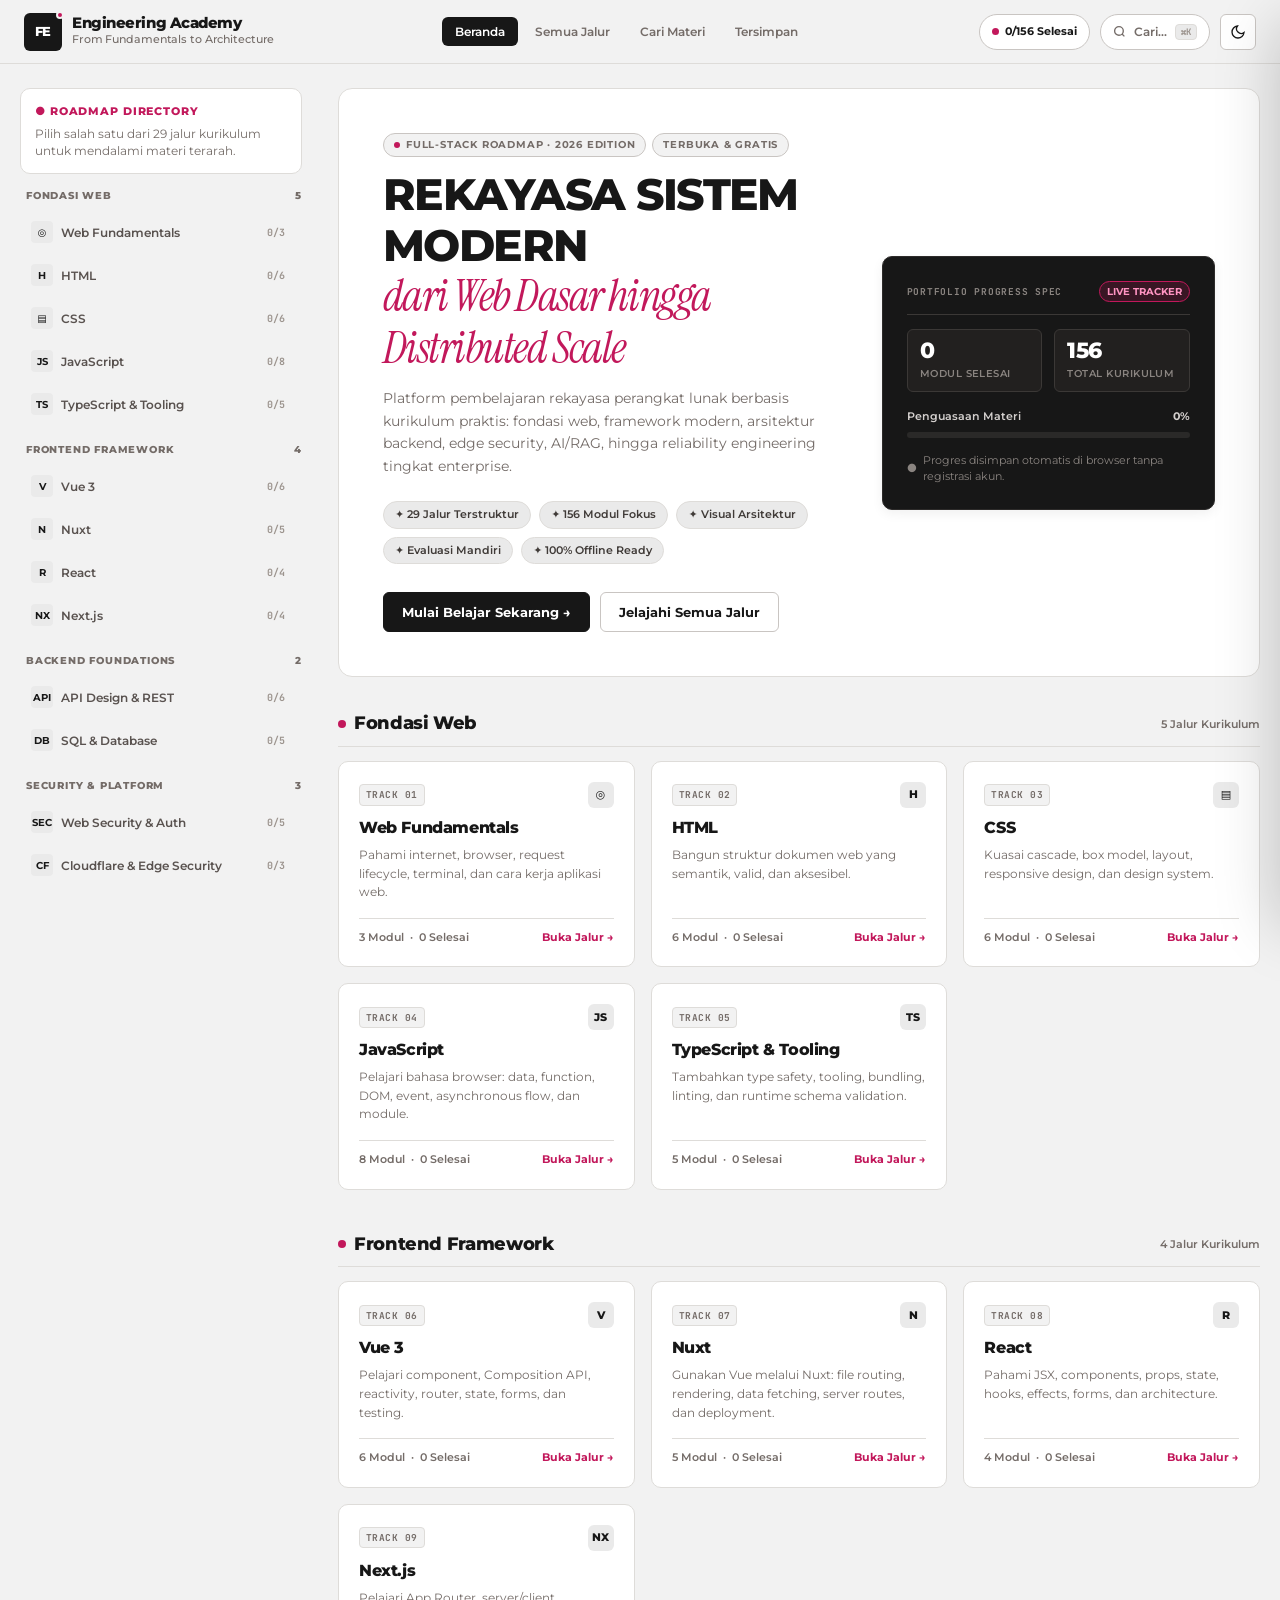
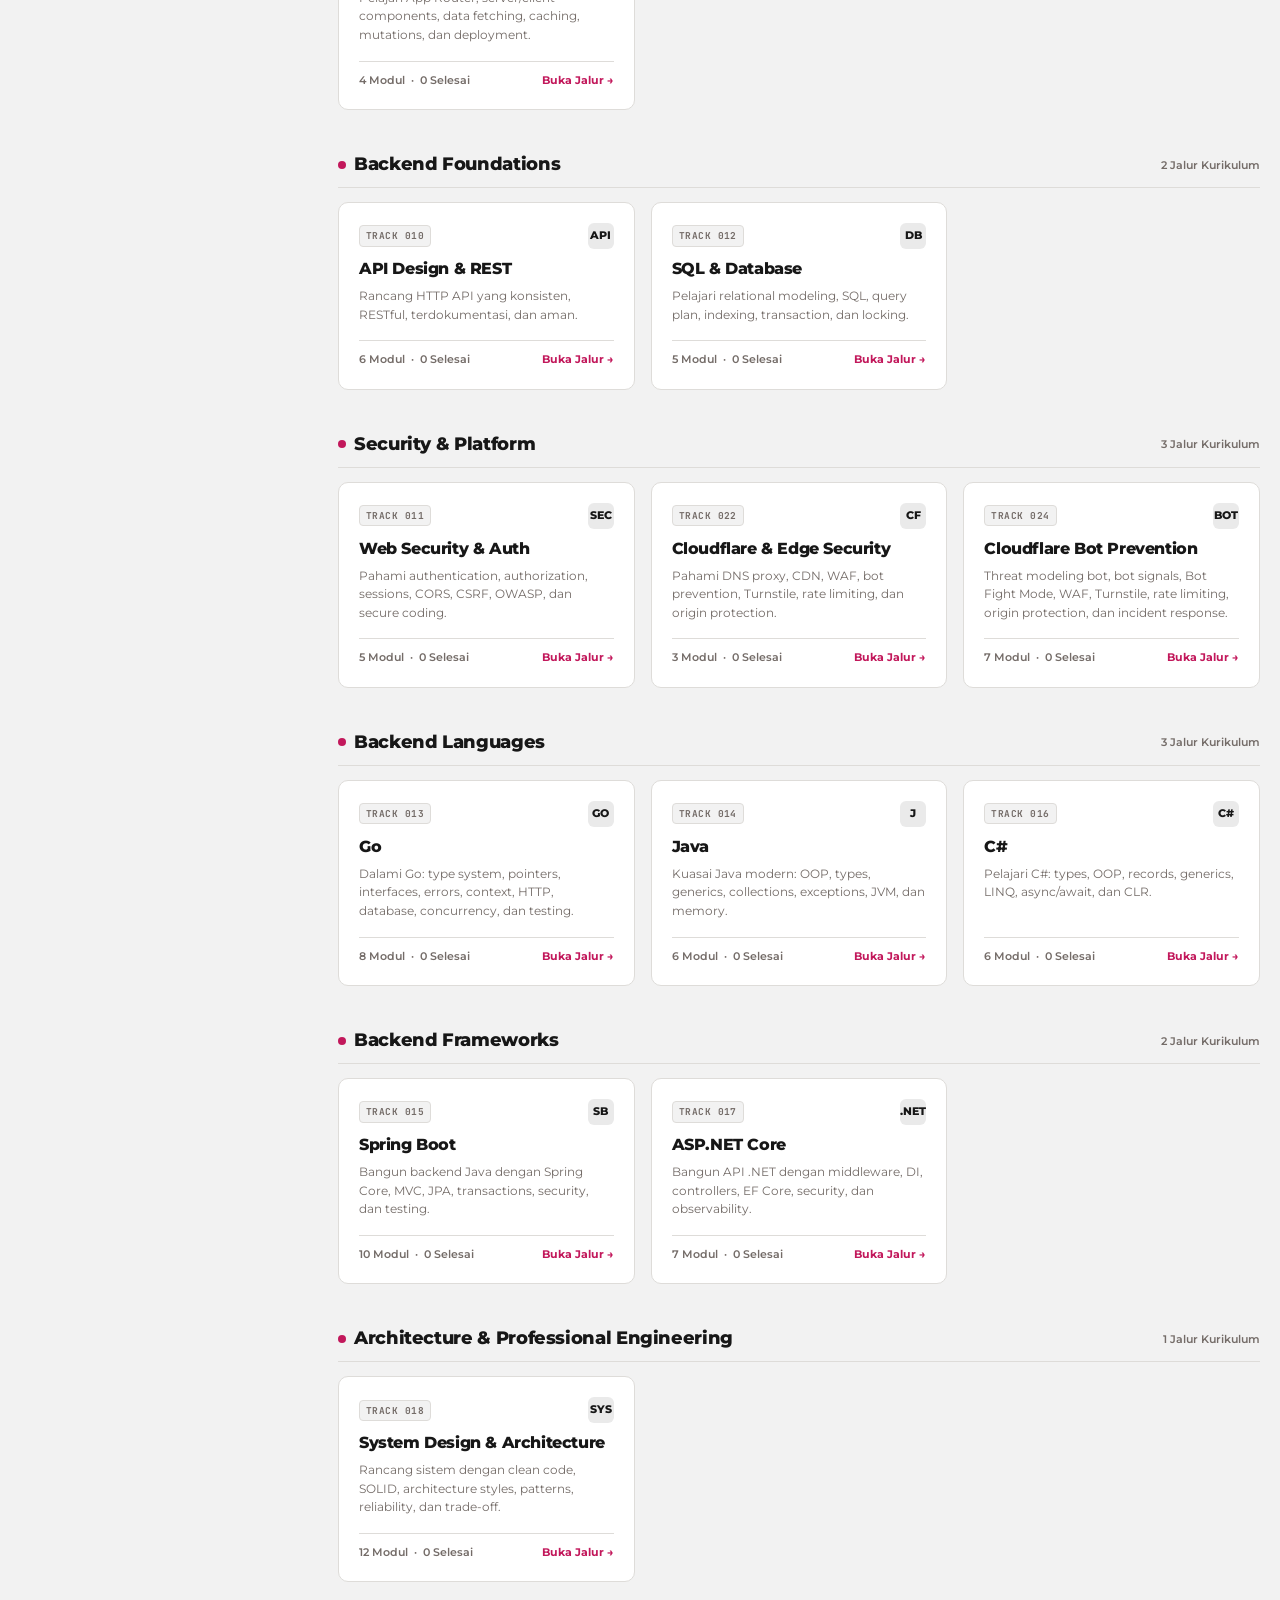
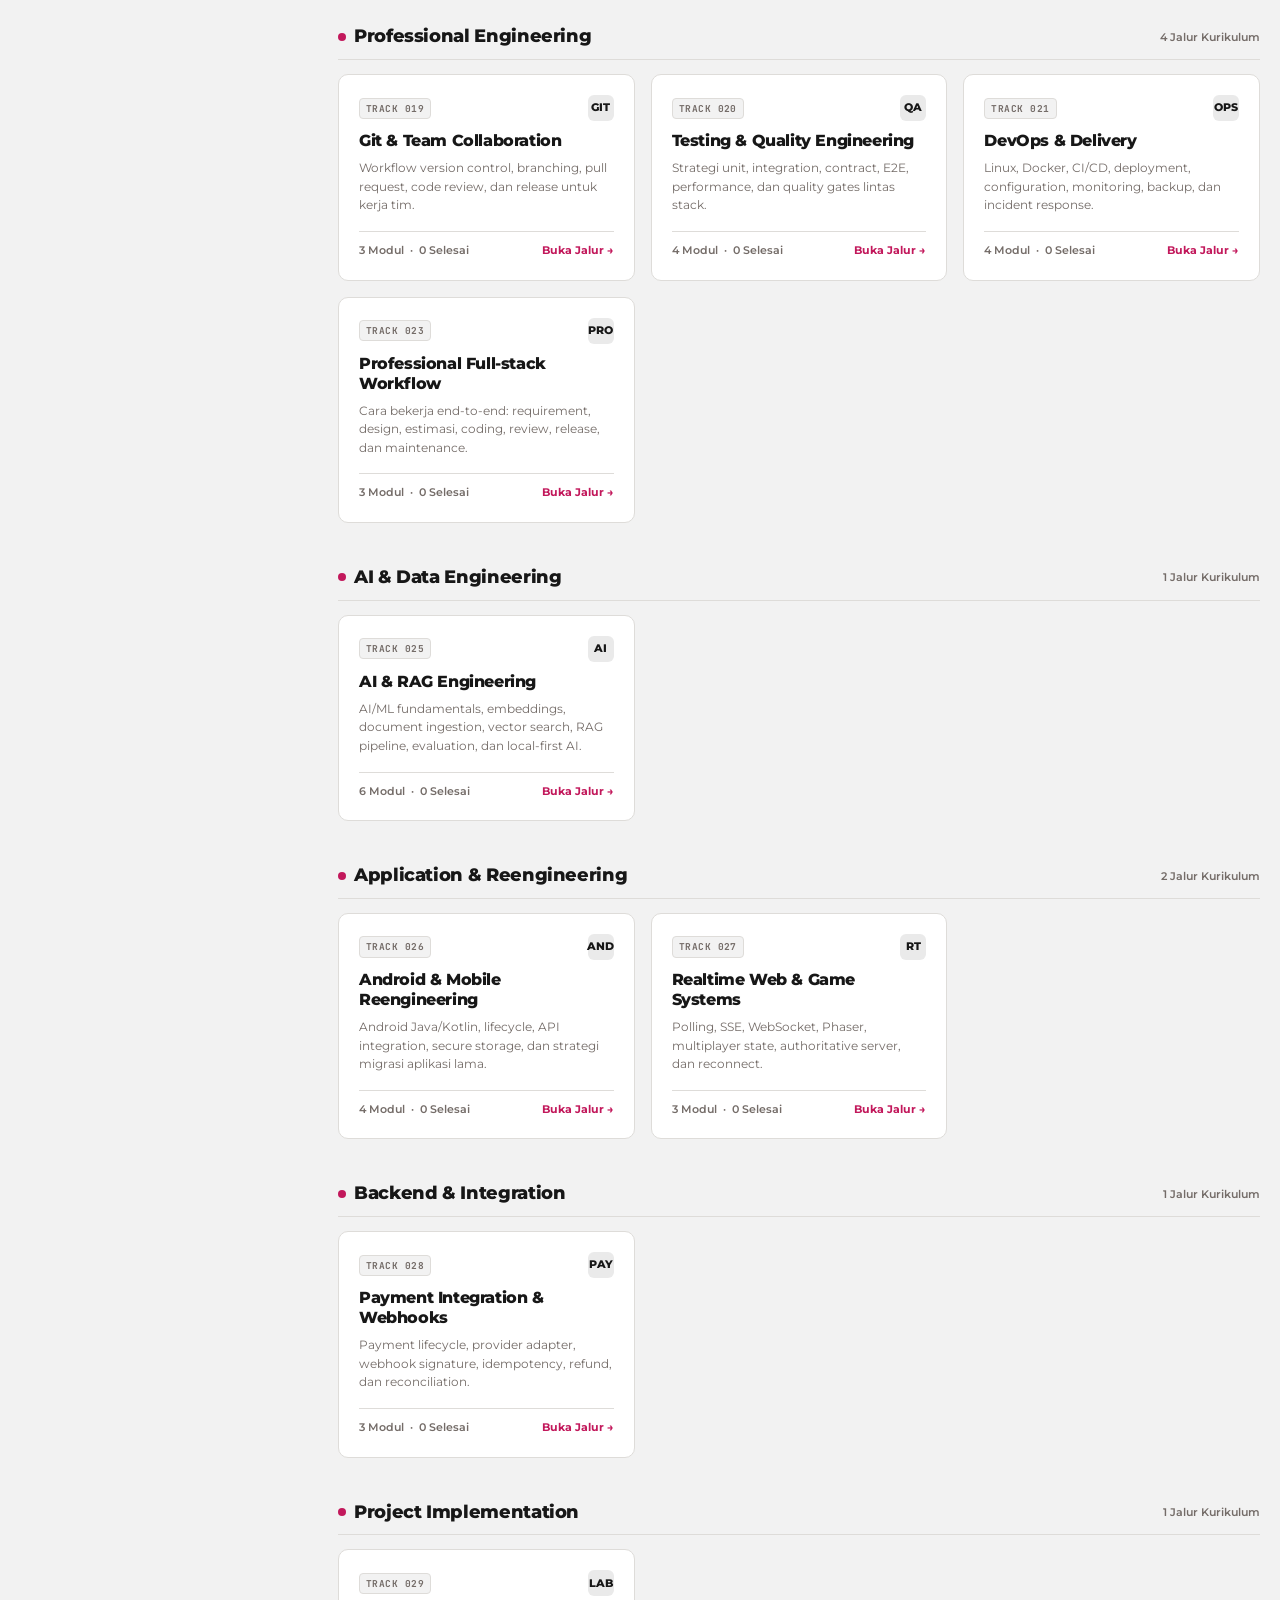
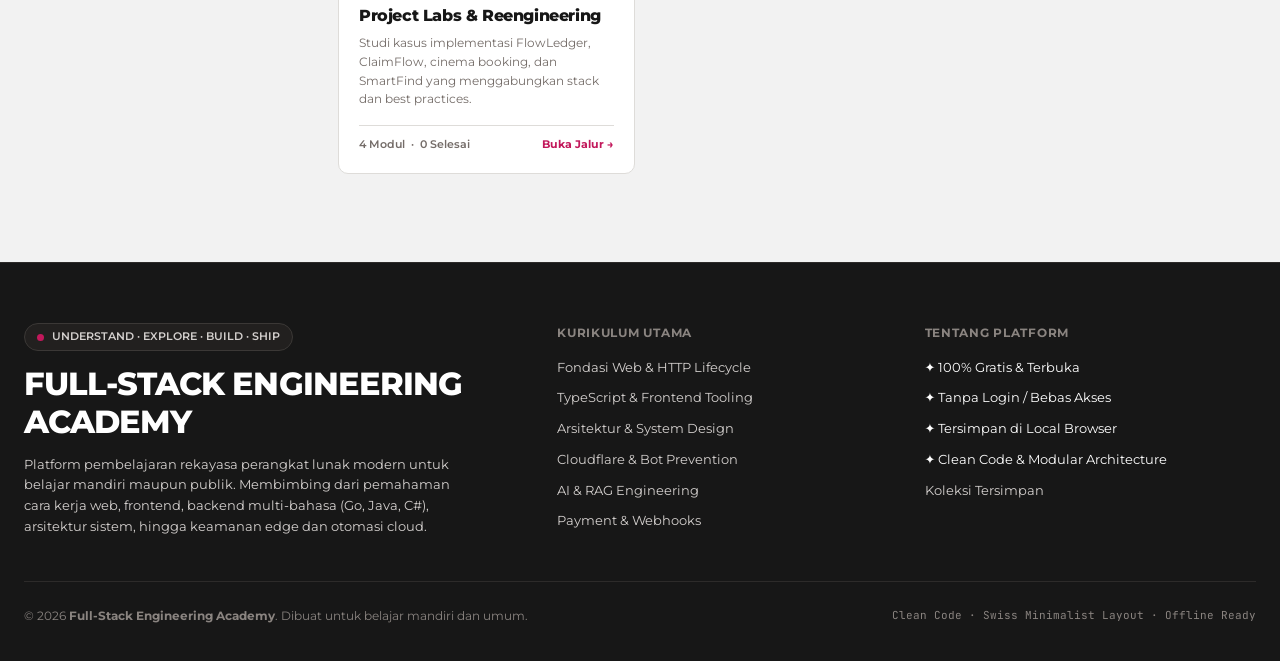
==== commit 664d8e2a: "feat: update UI and Layouting" ====
--- a/index.html
+++ b/index.html
@@ -63,7 +63,7 @@
         <!-- Search Trigger Button -->
         <button class="search-trigger-btn" id="searchTriggerBtn" aria-label="Buka Pencarian Materi">
           <svg width="13" height="13" viewBox="0 0 24 24" fill="none" stroke="currentColor" stroke-width="2.5"><circle cx="11" cy="11" r="8"/><line x1="21" y1="21" x2="16.65" y2="16.65"/></svg>
-          <span style="font-weight:600;">Cari...</span>
+          <span class="search-trigger-text">Cari...</span>
           <span class="kbd-badge">⌘K</span>
         </button>
 
--- a/css/layout.css
+++ b/css/layout.css
@@ -1,6 +1,6 @@
 /* ==========================================================================
    Layout Styles
-   Architectural grids, Swiss layouting, responsive wrappers
+   Architectural grids, Swiss layouting, fully responsive breakpoints
    ========================================================================== */
 
 *, *::before, *::after {
@@ -11,8 +11,10 @@
 
 html {
   scroll-behavior: smooth;
-  scroll-padding-top: calc(var(--header-height) + 24px);
+  scroll-padding-top: calc(var(--header-height) + 20px);
   -webkit-text-size-adjust: 100%;
+  overflow-x: hidden;
+  max-width: 100vw;
 }
 
 body {
@@ -22,8 +24,11 @@
   line-height: 1.6;
   font-size: 14px;
   min-height: 100vh;
+  min-height: 100dvh;
   display: flex;
   flex-direction: column;
+  overflow-x: hidden;
+  max-width: 100vw;
   -webkit-font-smoothing: antialiased;
   -moz-osx-font-smoothing: grayscale;
 }
@@ -41,6 +46,7 @@
   background: none;
   cursor: pointer;
   color: inherit;
+  -webkit-tap-highlight-color: transparent;
 }
 
 input, select, textarea {
@@ -88,20 +94,28 @@
   max-width: var(--max-width);
   height: 100%;
   margin: 0 auto;
-  padding: 0 20px;
+  padding: 0 16px;
   display: flex;
   align-items: center;
   justify-content: space-between;
-  gap: 16px;
+  gap: 12px;
+}
+
+@media (min-width: 768px) {
+  .site-header-inner {
+    padding: 0 24px;
+    gap: 16px;
+  }
 }
 
 /* Brand Logo */
 .brand-link {
   display: flex;
   align-items: center;
-  gap: 12px;
+  gap: 10px;
   flex-shrink: 0;
   user-select: none;
+  min-width: 0;
 }
 
 .brand-badge {
@@ -109,15 +123,24 @@
   display: flex;
   align-items: center;
   justify-content: center;
-  width: 36px;
-  height: 36px;
+  width: 34px;
+  height: 34px;
   background: var(--color-dark);
   color: var(--color-on-dark);
   border-radius: var(--radius-sm);
   font-family: var(--font-display);
-  font-size: 13px;
+  font-size: 12px;
   font-weight: 800;
   letter-spacing: -0.04em;
+  flex-shrink: 0;
+}
+
+@media (min-width: 768px) {
+  .brand-badge {
+    width: 38px;
+    height: 38px;
+    font-size: 13px;
+  }
 }
 
 .brand-dot {
@@ -134,22 +157,40 @@
 .brand-meta {
   display: flex;
   flex-direction: column;
+  min-width: 0;
 }
 
 .brand-title {
   font-family: var(--font-display);
-  font-size: 15px;
+  font-size: 14px;
   font-weight: 800;
   letter-spacing: -0.03em;
   line-height: 1.15;
   color: var(--color-ink);
+  white-space: nowrap;
+  overflow: hidden;
+  text-overflow: ellipsis;
+}
+
+@media (min-width: 768px) {
+  .brand-title {
+    font-size: 15px;
+  }
 }
 
 .brand-subtitle {
-  font-size: 11px;
+  font-size: 10px;
   font-weight: 500;
   color: var(--color-muted);
   letter-spacing: -0.01em;
+  display: none;
+}
+
+@media (min-width: 640px) {
+  .brand-subtitle {
+    display: block;
+    font-size: 11px;
+  }
 }
 
 /* Header Navigation Links */
@@ -159,7 +200,7 @@
   gap: 4px;
 }
 
-@media (min-width: 900px) {
+@media (min-width: 960px) {
   .header-nav {
     display: flex;
   }
@@ -169,7 +210,7 @@
   display: inline-flex;
   align-items: center;
   gap: 6px;
-  padding: 7px 14px;
+  padding: 7px 13px;
   border-radius: var(--radius-sm);
   font-family: var(--font-display);
   font-size: 12px;
@@ -197,15 +238,22 @@
 .header-actions {
   display: flex;
   align-items: center;
-  gap: 10px;
+  gap: 8px;
+  flex-shrink: 0;
+}
+
+@media (min-width: 768px) {
+  .header-actions {
+    gap: 10px;
+  }
 }
 
 /* Search Trigger Pill */
 .search-trigger-btn {
-  display: flex;
-  align-items: center;
-  gap: 8px;
-  padding: 6px 12px;
+  display: inline-flex;
+  align-items: center;
+  gap: 6px;
+  padding: 6px 10px;
   background: var(--color-elevated);
   border: 1px solid var(--color-border-strong);
   border-radius: var(--radius-full);
@@ -213,6 +261,15 @@
   color: var(--color-muted);
   cursor: pointer;
   transition: all var(--transition-fast);
+  height: 34px;
+}
+
+@media (min-width: 768px) {
+  .search-trigger-btn {
+    padding: 6px 12px;
+    height: 36px;
+    gap: 8px;
+  }
 }
 
 .search-trigger-btn:hover {
@@ -221,11 +278,22 @@
   box-shadow: var(--shadow-sm);
 }
 
+.search-trigger-text {
+  display: none;
+  font-weight: 600;
+}
+
+@media (min-width: 480px) {
+  .search-trigger-text {
+    display: inline;
+  }
+}
+
 .kbd-badge {
-  display: inline-block;
-  padding: 1px 6px;
+  display: none;
+  padding: 1px 5px;
   font-family: var(--font-mono);
-  font-size: 10px;
+  font-size: 9px;
   font-weight: 700;
   background: var(--color-surface);
   border: 1px solid var(--color-border-subtle);
@@ -233,20 +301,27 @@
   color: var(--color-subtle);
 }
 
+@media (min-width: 640px) {
+  .kbd-badge {
+    display: inline-block;
+  }
+}
+
 /* Progress Chip Pill */
 .header-progress-chip {
   display: none;
   align-items: center;
   gap: 6px;
-  padding: 6px 14px;
+  padding: 6px 12px;
   background: var(--color-elevated);
   border: 1px solid var(--color-border-strong);
   border-radius: var(--radius-full);
-  font-size: 12px;
+  font-size: 11px;
   font-weight: 700;
   color: var(--color-ink);
   text-decoration: none;
   transition: all var(--transition-fast);
+  height: 36px;
 }
 
 @media (min-width: 640px) {
@@ -266,19 +341,27 @@
   background: var(--color-brand-magenta);
 }
 
-/* Icon Buttons (Theme toggle & mobile menu) */
+/* Icon Action Buttons */
 .icon-action-btn {
   display: inline-flex;
   align-items: center;
   justify-content: center;
-  width: 36px;
-  height: 36px;
+  width: 34px;
+  height: 34px;
   border-radius: var(--radius-sm);
   background: var(--color-elevated);
   border: 1px solid var(--color-border-strong);
   color: var(--color-ink);
   cursor: pointer;
   transition: all var(--transition-fast);
+  flex-shrink: 0;
+}
+
+@media (min-width: 768px) {
+  .icon-action-btn {
+    width: 36px;
+    height: 36px;
+  }
 }
 
 .icon-action-btn:hover {
@@ -302,12 +385,19 @@
 .app-container {
   max-width: var(--max-width);
   margin: 0 auto;
-  padding: 24px 20px;
+  padding: 16px 14px 40px;
   width: 100%;
   flex: 1;
   display: grid;
-  grid-template-columns: 1fr;
-  gap: 28px;
+  grid-template-columns: 100%;
+  gap: 20px;
+}
+
+@media (min-width: 768px) {
+  .app-container {
+    padding: 24px 20px 48px;
+    gap: 28px;
+  }
 }
 
 @media (min-width: 1024px) {
@@ -325,8 +415,8 @@
   .catalog-sidebar {
     display: block;
     position: sticky;
-    top: calc(var(--header-height) + 24px);
-    max-height: calc(100vh - var(--header-height) - 48px);
+    top: calc(var(--header-height) + 20px);
+    max-height: calc(100vh - var(--header-height) - 40px);
     overflow-y: auto;
     padding-right: 8px;
     scrollbar-width: thin;
@@ -343,7 +433,7 @@
 }
 
 .sidebar-category-group {
-  margin-bottom: 20px;
+  margin-bottom: 18px;
 }
 
 .sidebar-category-label {
@@ -438,6 +528,7 @@
   padding: 1px 6px;
   border-radius: var(--radius-full);
   background: var(--color-canvas);
+  flex-shrink: 0;
 }
 
 .sidebar-track-btn.active .sidebar-track-count {
@@ -445,40 +536,54 @@
   color: #fff;
 }
 
-/* Main Stage / Main Content */
+/* Main Stage / Content Container */
 .main-stage {
   min-width: 0;
+  max-width: 100%;
 }
 
 /* ==========================================================================
    Footer
-   Inspired by Design Playground's dark architectural bottom section
    ========================================================================== */
 .site-footer {
   margin-top: auto;
   background: var(--color-dark);
   color: var(--color-on-dark);
   border-top: 1px solid var(--color-border-dark);
-  padding: 60px 0 36px;
+  padding: 44px 0 28px;
+}
+
+@media (min-width: 768px) {
+  .site-footer {
+    padding: 60px 0 36px;
+  }
 }
 
 .site-footer-inner {
   max-width: var(--max-width);
   margin: 0 auto;
-  padding: 0 20px;
+  padding: 0 16px;
+}
+
+@media (min-width: 768px) {
+  .site-footer-inner {
+    padding: 0 24px;
+  }
 }
 
 .footer-top-grid {
   display: grid;
   grid-template-columns: 1fr;
-  gap: 36px;
+  gap: 32px;
   border-bottom: 1px solid var(--color-border-dark);
-  padding-bottom: 44px;
+  padding-bottom: 36px;
 }
 
 @media (min-width: 768px) {
   .footer-top-grid {
     grid-template-columns: 1.5fr 1fr 1fr;
+    gap: 36px;
+    padding-bottom: 44px;
   }
 }
 
@@ -490,19 +595,29 @@
   border-radius: var(--radius-full);
   background: var(--color-dark-elevated);
   border: 1px solid var(--color-border-dark-strong);
-  font-size: 11px;
+  font-size: 10px;
   font-weight: 600;
   color: var(--color-on-dark-muted);
-  margin-bottom: 16px;
+  margin-bottom: 14px;
+  max-width: 100%;
+  overflow: hidden;
+  text-overflow: ellipsis;
+  white-space: nowrap;
+}
+
+@media (min-width: 640px) {
+  .footer-kicker-badge {
+    font-size: 11px;
+  }
 }
 
 .footer-title {
   font-family: var(--font-display);
-  font-size: clamp(22px, 3vw, 32px);
+  font-size: clamp(20px, 4.5vw, 32px);
   font-weight: 800;
   letter-spacing: -0.03em;
   color: #fff;
-  line-height: 1.15;
+  line-height: 1.2;
 }
 
 .footer-desc {
@@ -520,7 +635,7 @@
   text-transform: uppercase;
   letter-spacing: 0.06em;
   color: var(--color-on-dark-subtle);
-  margin-bottom: 16px;
+  margin-bottom: 14px;
 }
 
 .footer-link-list {
@@ -536,6 +651,7 @@
   display: inline-flex;
   align-items: center;
   gap: 6px;
+  transition: color var(--transition-fast);
 }
 
 .footer-link-list a:hover {
@@ -546,7 +662,7 @@
   display: flex;
   flex-direction: column;
   gap: 12px;
-  padding-top: 28px;
+  padding-top: 24px;
   font-size: 12px;
   color: var(--color-on-dark-subtle);
 }
@@ -565,7 +681,7 @@
 .drawer-backdrop {
   position: fixed;
   inset: 0;
-  background: rgba(0, 0, 0, 0.45);
+  background: rgba(0, 0, 0, 0.55);
   backdrop-filter: blur(4px);
   z-index: 90;
   opacity: 0;
@@ -606,11 +722,12 @@
   display: flex;
   align-items: center;
   justify-content: space-between;
+  flex-shrink: 0;
 }
 
 .mobile-drawer-body {
   padding: 16px;
   overflow-y: auto;
   flex: 1;
-}
-
+  -webkit-overflow-scrolling: touch;
+}
--- a/css/components.css
+++ b/css/components.css
@@ -1,6 +1,7 @@
 /* ==========================================================================
    Components: Cards, Hero, Stepper, Code, Quiz, Search Modal
    Aesthetic: Design Playground / Swiss Editorial Clean
+   Fully Responsive for Mobile, Tablet, Laptop, and Desktop
    ========================================================================== */
 
 /* ==========================================================================
@@ -10,30 +11,37 @@
   background: var(--color-elevated);
   border: 1px solid var(--color-border-subtle);
   border-radius: var(--radius-lg);
-  padding: clamp(24px, 4vw, 44px);
-  margin-bottom: 28px;
+  padding: clamp(18px, 3.8vw, 44px);
+  margin-bottom: 24px;
   position: relative;
   overflow: hidden;
 }
 
+@media (min-width: 768px) {
+  .hero-section {
+    margin-bottom: 32px;
+  }
+}
+
 .hero-layout {
   display: grid;
-  grid-template-columns: 1fr;
-  gap: 32px;
+  grid-template-columns: 100%;
+  gap: 24px;
   align-items: center;
 }
 
 @media (min-width: 992px) {
   .hero-layout {
     grid-template-columns: 1.4fr 1fr;
+    gap: 32px;
   }
 }
 
 .hero-kicker-row {
   display: flex;
   align-items: center;
-  gap: 8px;
-  margin-bottom: 14px;
+  gap: 6px;
+  margin-bottom: 12px;
   flex-wrap: wrap;
 }
 
@@ -41,26 +49,35 @@
   display: inline-flex;
   align-items: center;
   gap: 6px;
-  padding: 3px 10px;
+  padding: 3px 9px;
   border-radius: var(--radius-full);
   background: var(--color-canvas);
   border: 1px solid var(--color-border-strong);
   font-family: var(--font-display);
-  font-size: 10px;
+  font-size: 9.5px;
   font-weight: 700;
   text-transform: uppercase;
   letter-spacing: 0.08em;
   color: var(--color-muted);
 }
 
+@media (min-width: 640px) {
+  .kicker-tag {
+    font-size: 10px;
+    padding: 3px 10px;
+  }
+}
+
 .hero-title {
   font-family: var(--font-display);
-  font-size: clamp(28px, 4.2vw, 46px);
+  font-size: clamp(24px, 5.2vw, 44px);
   font-weight: 800;
   letter-spacing: -0.035em;
-  line-height: 1.1;
-  color: var(--color-ink);
-  margin-bottom: 16px;
+  line-height: 1.15;
+  color: var(--color-ink);
+  margin-bottom: 14px;
+  word-break: break-word;
+  overflow-wrap: break-word;
 }
 
 .hero-title-accent {
@@ -71,37 +88,68 @@
 }
 
 .hero-description {
-  font-size: 14px;
+  font-size: 13.5px;
   color: var(--color-muted);
-  line-height: 1.65;
+  line-height: 1.6;
+  margin-bottom: 20px;
+  max-width: 580px;
+}
+
+@media (min-width: 768px) {
+  .hero-description {
+    font-size: 14px;
+    margin-bottom: 24px;
+  }
+}
+
+.hero-pill-row {
+  display: flex;
+  flex-wrap: wrap;
+  gap: 6px;
   margin-bottom: 24px;
-  max-width: 580px;
-}
-
-.hero-pill-row {
-  display: flex;
-  flex-wrap: wrap;
-  gap: 8px;
-  margin-bottom: 28px;
+}
+
+@media (min-width: 640px) {
+  .hero-pill-row {
+    gap: 8px;
+    margin-bottom: 28px;
+  }
 }
 
 .feature-pill {
   display: inline-flex;
   align-items: center;
-  gap: 6px;
-  padding: 4px 11px;
+  gap: 5px;
+  padding: 3px 9px;
   border-radius: var(--radius-full);
   background: var(--color-surface);
   border: 1px solid var(--color-border-subtle);
-  font-size: 11px;
+  font-size: 10.5px;
   font-weight: 600;
   color: var(--color-ink-secondary);
 }
 
+@media (min-width: 640px) {
+  .feature-pill {
+    font-size: 11px;
+    padding: 4px 11px;
+  }
+}
+
 .hero-cta-group {
   display: flex;
   flex-wrap: wrap;
-  gap: 12px;
+  gap: 10px;
+}
+
+@media (max-width: 480px) {
+  .hero-cta-group {
+    flex-direction: column;
+    width: 100%;
+  }
+  .hero-cta-group .btn {
+    width: 100%;
+  }
 }
 
 /* Specimen Card on Hero */
@@ -110,9 +158,16 @@
   color: var(--color-on-dark);
   border: 1px solid var(--color-border-dark);
   border-radius: var(--radius-md);
-  padding: 24px;
+  padding: 18px;
   position: relative;
   box-shadow: var(--shadow-md);
+  width: 100%;
+}
+
+@media (min-width: 640px) {
+  .hero-specimen-card {
+    padding: 24px;
+  }
 }
 
 .specimen-header {
@@ -121,12 +176,12 @@
   justify-content: space-between;
   border-bottom: 1px solid var(--color-border-dark-strong);
   padding-bottom: 12px;
-  margin-bottom: 16px;
+  margin-bottom: 14px;
 }
 
 .specimen-eyebrow {
   font-family: var(--font-mono);
-  font-size: 10px;
+  font-size: 9.5px;
   font-weight: 700;
   letter-spacing: 0.08em;
   text-transform: uppercase;
@@ -137,32 +192,38 @@
   display: inline-flex;
   align-items: center;
   gap: 5px;
-  padding: 2px 8px;
+  padding: 2px 7px;
   border-radius: var(--radius-full);
   background: rgba(194, 24, 91, 0.2);
   border: 1px solid var(--color-brand-magenta);
   color: #ff94c2;
-  font-size: 10px;
+  font-size: 9.5px;
   font-weight: 700;
 }
 
 .specimen-stats-grid {
   display: grid;
   grid-template-columns: repeat(2, 1fr);
-  gap: 12px;
-  margin-bottom: 18px;
+  gap: 10px;
+  margin-bottom: 16px;
+}
+
+@media (min-width: 640px) {
+  .specimen-stats-grid {
+    gap: 12px;
+  }
 }
 
 .specimen-stat-box {
   background: var(--color-dark-elevated);
   border: 1px solid var(--color-border-dark-strong);
   border-radius: var(--radius-sm);
-  padding: 12px;
+  padding: 10px 12px;
 }
 
 .stat-value {
   font-family: var(--font-display);
-  font-size: 22px;
+  font-size: clamp(18px, 4.5vw, 22px);
   font-weight: 800;
   letter-spacing: -0.02em;
   color: #fff;
@@ -170,7 +231,7 @@
 }
 
 .stat-label {
-  font-size: 10px;
+  font-size: 9.5px;
   font-weight: 600;
   text-transform: uppercase;
   letter-spacing: 0.05em;
@@ -179,7 +240,7 @@
 }
 
 .specimen-progress-wrap {
-  margin-top: 14px;
+  margin-top: 12px;
 }
 
 .specimen-progress-label {
@@ -224,10 +285,11 @@
   align-items: center;
   justify-content: center;
   gap: 8px;
-  padding: 10px 18px;
+  padding: 9px 16px;
+  min-height: 38px;
   border-radius: var(--radius-sm);
   font-family: var(--font-display);
-  font-size: 13px;
+  font-size: 12.5px;
   font-weight: 700;
   text-decoration: none;
   cursor: pointer;
@@ -235,6 +297,15 @@
   transition: all var(--transition-fast);
   white-space: nowrap;
   user-select: none;
+  touch-action: manipulation;
+}
+
+@media (min-width: 640px) {
+  .btn {
+    padding: 10px 18px;
+    font-size: 13px;
+    min-height: 40px;
+  }
 }
 
 .btn:active {
@@ -287,6 +358,7 @@
 
 .btn-sm {
   padding: 6px 12px;
+  min-height: 32px;
   font-size: 11px;
   border-radius: var(--radius-sm);
 }
@@ -301,27 +373,41 @@
    Section Headers & Category Clusters
    ========================================================================== */
 .section-cluster {
-  margin-bottom: 36px;
+  margin-bottom: 32px;
+}
+
+@media (min-width: 768px) {
+  .section-cluster {
+    margin-bottom: 40px;
+  }
 }
 
 .section-cluster-head {
   display: flex;
   align-items: baseline;
   justify-content: space-between;
-  margin-bottom: 16px;
+  margin-bottom: 14px;
   border-bottom: 1px solid var(--color-border-subtle);
-  padding-bottom: 10px;
+  padding-bottom: 8px;
+  flex-wrap: wrap;
+  gap: 6px;
 }
 
 .cluster-title {
   font-family: var(--font-display);
-  font-size: 18px;
+  font-size: 16px;
   font-weight: 800;
   letter-spacing: -0.02em;
   color: var(--color-ink);
   display: flex;
   align-items: center;
   gap: 8px;
+}
+
+@media (min-width: 640px) {
+  .cluster-title {
+    font-size: 18px;
+  }
 }
 
 .cluster-meta {
@@ -333,19 +419,20 @@
 /* Bento Grids */
 .bento-grid {
   display: grid;
-  grid-template-columns: 1fr;
-  gap: 16px;
-}
-
-@media (min-width: 640px) {
+  grid-template-columns: 100%;
+  gap: 14px;
+}
+
+@media (min-width: 600px) {
   .bento-grid {
-    grid-template-columns: repeat(2, 1fr);
+    grid-template-columns: repeat(2, minmax(0, 1fr));
+    gap: 16px;
   }
 }
 
 @media (min-width: 1080px) {
   .bento-grid {
-    grid-template-columns: repeat(3, 1fr);
+    grid-template-columns: repeat(3, minmax(0, 1fr));
   }
 }
 
@@ -356,13 +443,20 @@
   background: var(--color-elevated);
   border: 1px solid var(--color-border-subtle);
   border-radius: var(--radius-md);
-  padding: 20px;
+  padding: 16px;
   display: flex;
   flex-direction: column;
   transition: all var(--transition-fast);
   cursor: pointer;
   position: relative;
   text-decoration: none;
+  min-width: 0;
+}
+
+@media (min-width: 640px) {
+  .track-specimen-card {
+    padding: 20px;
+  }
 }
 
 .track-specimen-card:hover {
@@ -376,15 +470,15 @@
   align-items: center;
   justify-content: space-between;
   gap: 8px;
-  margin-bottom: 12px;
+  margin-bottom: 10px;
 }
 
 .track-index-chip {
   font-family: var(--font-mono);
-  font-size: 10px;
+  font-size: 9.5px;
   font-weight: 700;
   letter-spacing: 0.05em;
-  padding: 2px 7px;
+  padding: 2px 6px;
   background: var(--color-canvas);
   border: 1px solid var(--color-border-subtle);
   border-radius: var(--radius-xs);
@@ -395,30 +489,39 @@
   display: inline-flex;
   align-items: center;
   justify-content: center;
-  width: 28px;
-  height: 28px;
+  width: 26px;
+  height: 26px;
   background: var(--color-surface);
   border-radius: var(--radius-sm);
-  font-size: 12px;
+  font-size: 11px;
   font-weight: 800;
   color: var(--color-ink);
+  flex-shrink: 0;
 }
 
 .track-card-title {
   font-family: var(--font-display);
-  font-size: 16px;
+  font-size: 15px;
   font-weight: 800;
   letter-spacing: -0.025em;
   color: var(--color-ink);
   line-height: 1.25;
-  margin-bottom: 8px;
+  margin-bottom: 6px;
+  word-break: break-word;
+}
+
+@media (min-width: 640px) {
+  .track-card-title {
+    font-size: 16px;
+    margin-bottom: 8px;
+  }
 }
 
 .track-card-desc {
   font-size: 12px;
   color: var(--color-muted);
   line-height: 1.55;
-  margin-bottom: 18px;
+  margin-bottom: 16px;
   flex: 1;
 }
 
@@ -427,14 +530,14 @@
   align-items: center;
   justify-content: space-between;
   border-top: 1px solid var(--color-border-subtle);
-  padding-top: 12px;
+  padding-top: 10px;
   font-size: 11px;
 }
 
 .track-footer-left {
   display: flex;
   align-items: center;
-  gap: 8px;
+  gap: 6px;
   color: var(--color-muted);
   font-weight: 600;
 }
@@ -455,12 +558,21 @@
   background: var(--color-elevated);
   border: 1px solid var(--color-border-subtle);
   border-radius: var(--radius-md);
-  padding: 18px;
+  padding: 16px;
   display: flex;
   flex-direction: column;
   transition: all var(--transition-fast);
   cursor: pointer;
   position: relative;
+  min-width: 0;
+  word-break: break-word;
+  overflow-wrap: break-word;
+}
+
+@media (min-width: 640px) {
+  .module-specimen-card {
+    padding: 18px;
+  }
 }
 
 .module-specimen-card:hover {
@@ -490,9 +602,9 @@
   display: inline-flex;
   align-items: center;
   gap: 4px;
-  padding: 2px 8px;
+  padding: 2px 7px;
   border-radius: var(--radius-full);
-  font-size: 10px;
+  font-size: 9.5px;
   font-weight: 700;
   letter-spacing: 0.02em;
   text-transform: uppercase;
@@ -518,36 +630,47 @@
 
 .module-card-title {
   font-family: var(--font-display);
-  font-size: 15px;
+  font-size: 14.5px;
   font-weight: 800;
   letter-spacing: -0.02em;
   line-height: 1.3;
   color: var(--color-ink);
-  margin-bottom: 8px;
+  margin-bottom: 6px;
+}
+
+@media (min-width: 640px) {
+  .module-card-title {
+    font-size: 15px;
+    margin-bottom: 8px;
+  }
 }
 
 .module-card-summary {
   font-size: 12px;
   color: var(--color-muted);
   line-height: 1.55;
-  margin-bottom: 14px;
+  margin-bottom: 12px;
   flex: 1;
 }
 
 .module-concept-pills {
   display: flex;
   flex-wrap: wrap;
-  gap: 5px;
-  margin-bottom: 14px;
+  gap: 4px;
+  margin-bottom: 12px;
 }
 
 .concept-mini-pill {
-  font-size: 10px;
-  padding: 2px 7px;
+  font-size: 9.5px;
+  padding: 2px 6px;
   border-radius: var(--radius-xs);
   background: var(--color-surface);
   color: var(--color-ink-secondary);
   font-weight: 500;
+  max-width: 100%;
+  overflow: hidden;
+  text-overflow: ellipsis;
+  white-space: nowrap;
 }
 
 .module-card-bottom {
@@ -564,7 +687,7 @@
   align-items: center;
   gap: 5px;
   font-weight: 700;
-  font-size: 11px;
+  font-size: 10.5px;
 }
 
 .status-indicator.done {
@@ -581,7 +704,15 @@
 .reader-wrapper {
   display: flex;
   flex-direction: column;
-  gap: 20px;
+  gap: 16px;
+  width: 100%;
+  min-width: 0;
+}
+
+@media (min-width: 768px) {
+  .reader-wrapper {
+    gap: 20px;
+  }
 }
 
 .reader-breadcrumb {
@@ -590,6 +721,8 @@
   justify-content: space-between;
   font-size: 12px;
   color: var(--color-muted);
+  flex-wrap: wrap;
+  gap: 8px;
 }
 
 .breadcrumb-back-btn {
@@ -599,6 +732,7 @@
   font-weight: 700;
   color: var(--color-ink);
   cursor: pointer;
+  min-height: 28px;
 }
 
 .breadcrumb-back-btn:hover {
@@ -610,7 +744,8 @@
   background: var(--color-elevated);
   border: 1px solid var(--color-border-subtle);
   border-radius: var(--radius-lg);
-  padding: clamp(20px, 3.5vw, 36px);
+  padding: clamp(16px, 3.5vw, 36px);
+  min-width: 0;
 }
 
 .lesson-eyebrow {
@@ -618,53 +753,81 @@
   align-items: center;
   gap: 8px;
   font-family: var(--font-display);
-  font-size: 10px;
+  font-size: 9.5px;
   font-weight: 800;
   letter-spacing: 0.08em;
   text-transform: uppercase;
   color: var(--color-brand-magenta);
-  margin-bottom: 10px;
+  margin-bottom: 8px;
+  flex-wrap: wrap;
 }
 
 .lesson-main-title {
   font-family: var(--font-display);
-  font-size: clamp(24px, 3.5vw, 36px);
+  font-size: clamp(20px, 4.2vw, 34px);
   font-weight: 800;
   letter-spacing: -0.03em;
   color: var(--color-ink);
-  line-height: 1.15;
-  margin-bottom: 12px;
+  line-height: 1.2;
+  margin-bottom: 10px;
+  word-break: break-word;
+  overflow-wrap: break-word;
 }
 
 .lesson-main-summary {
-  font-size: 14px;
+  font-size: 13.5px;
   color: var(--color-muted);
   line-height: 1.6;
   max-width: 780px;
-  margin-bottom: 20px;
+  margin-bottom: 18px;
 }
 
 .lesson-actions-bar {
   display: flex;
-  flex-wrap: wrap;
-  align-items: center;
-  justify-content: space-between;
+  flex-direction: column;
+  align-items: stretch;
   gap: 12px;
   border-top: 1px solid var(--color-border-subtle);
-  padding-top: 16px;
+  padding-top: 14px;
+}
+
+@media (min-width: 640px) {
+  .lesson-actions-bar {
+    flex-direction: row;
+    align-items: center;
+    justify-content: space-between;
+    padding-top: 16px;
+  }
 }
 
 .lesson-meta-chips {
   display: flex;
   align-items: center;
+  gap: 6px;
+  flex-wrap: wrap;
+}
+
+.lesson-tool-buttons {
+  display: flex;
+  align-items: center;
   gap: 8px;
-  flex-wrap: wrap;
-}
-
-.lesson-tool-buttons {
-  display: flex;
-  align-items: center;
-  gap: 8px;
+  width: 100%;
+}
+
+@media (min-width: 640px) {
+  .lesson-tool-buttons {
+    width: auto;
+  }
+}
+
+.lesson-tool-buttons .btn {
+  flex: 1;
+}
+
+@media (min-width: 640px) {
+  .lesson-tool-buttons .btn {
+    flex: initial;
+  }
 }
 
 /* Stepper Tabs Bar (Horizontal Sticky Stepper) */
@@ -672,13 +835,16 @@
   background: var(--color-elevated);
   border: 1px solid var(--color-border-subtle);
   border-radius: var(--radius-md);
-  padding: 8px;
+  padding: 6px 8px;
   position: sticky;
-  top: calc(var(--header-height) + 12px);
+  top: calc(var(--header-height) + 10px);
   z-index: 40;
   box-shadow: var(--shadow-sm);
   overflow-x: auto;
+  -webkit-overflow-scrolling: touch;
+  overscroll-behavior-x: contain;
   scrollbar-width: none;
+  max-width: 100%;
 }
 
 .lesson-stepper-container::-webkit-scrollbar {
@@ -688,24 +854,34 @@
 .lesson-stepper-track {
   display: flex;
   align-items: center;
-  gap: 6px;
+  gap: 5px;
   min-width: max-content;
+  padding: 2px 0;
 }
 
 .step-tab-btn {
   display: inline-flex;
   align-items: center;
-  gap: 8px;
-  padding: 8px 14px;
+  gap: 6px;
+  padding: 7px 11px;
   border-radius: var(--radius-sm);
   font-family: var(--font-display);
-  font-size: 12px;
+  font-size: 11.5px;
   font-weight: 700;
   color: var(--color-muted);
   border: 1px solid transparent;
   transition: all var(--transition-fast);
   cursor: pointer;
   white-space: nowrap;
+  flex-shrink: 0;
+}
+
+@media (min-width: 640px) {
+  .step-tab-btn {
+    padding: 8px 13px;
+    font-size: 12px;
+    gap: 8px;
+  }
 }
 
 .step-tab-btn:hover {
@@ -737,7 +913,7 @@
   height: 18px;
   border-radius: var(--radius-xs);
   background: var(--color-surface);
-  font-size: 10px;
+  font-size: 9.5px;
   font-family: var(--font-mono);
   font-weight: 700;
 }
@@ -752,29 +928,33 @@
   background: var(--color-elevated);
   border: 1px solid var(--color-border-subtle);
   border-radius: var(--radius-lg);
-  padding: clamp(20px, 3.5vw, 36px);
+  padding: clamp(16px, 3.5vw, 36px);
   margin-bottom: 20px;
+  min-width: 0;
+  word-break: break-word;
+  overflow-wrap: break-word;
 }
 
 .stage-section-head {
   display: flex;
   align-items: baseline;
-  gap: 12px;
-  margin-bottom: 20px;
+  gap: 10px;
+  margin-bottom: 18px;
   border-bottom: 1px solid var(--color-border-subtle);
-  padding-bottom: 14px;
+  padding-bottom: 12px;
+  flex-wrap: wrap;
 }
 
 .stage-number {
   font-family: var(--font-mono);
-  font-size: 14px;
+  font-size: 13px;
   font-weight: 800;
   color: var(--color-brand-magenta);
 }
 
 .stage-heading {
   font-family: var(--font-display);
-  font-size: 20px;
+  font-size: clamp(17px, 3.8vw, 21px);
   font-weight: 800;
   letter-spacing: -0.02em;
   color: var(--color-ink);
@@ -783,14 +963,15 @@
 /* Concept Cards */
 .concept-grid {
   display: grid;
-  grid-template-columns: 1fr;
-  gap: 16px;
-  margin-top: 16px;
-}
-
-@media (min-width: 680px) {
+  grid-template-columns: 100%;
+  gap: 12px;
+  margin-top: 14px;
+}
+
+@media (min-width: 640px) {
   .concept-grid {
-    grid-template-columns: repeat(2, 1fr);
+    grid-template-columns: repeat(2, minmax(0, 1fr));
+    gap: 16px;
   }
 }
 
@@ -798,15 +979,16 @@
   background: var(--color-surface-soft);
   border: 1px solid var(--color-border-subtle);
   border-radius: var(--radius-md);
-  padding: 18px;
+  padding: 16px;
+  min-width: 0;
 }
 
 .concept-item-card h4 {
   font-family: var(--font-display);
-  font-size: 14px;
+  font-size: 13.5px;
   font-weight: 800;
   color: var(--color-ink);
-  margin-bottom: 8px;
+  margin-bottom: 6px;
   display: flex;
   align-items: center;
   gap: 8px;
@@ -817,10 +999,11 @@
   height: 6px;
   background: var(--color-brand-magenta);
   border-radius: var(--radius-full);
+  flex-shrink: 0;
 }
 
 .concept-item-card p {
-  font-size: 13px;
+  font-size: 12.5px;
   color: var(--color-ink-secondary);
   line-height: 1.6;
 }
@@ -830,20 +1013,28 @@
   background: var(--color-canvas);
   border: 1px solid var(--color-border-strong);
   border-radius: var(--radius-md);
-  padding: 24px;
-  margin: 20px 0;
+  padding: 16px;
+  margin: 18px 0;
+  min-width: 0;
+}
+
+@media (min-width: 640px) {
+  .flow-diagram-container {
+    padding: 22px;
+  }
 }
 
 .flow-steps-row {
   display: flex;
   flex-direction: column;
-  gap: 12px;
+  gap: 8px;
 }
 
 @media (min-width: 768px) {
   .flow-steps-row {
     flex-direction: row;
     align-items: stretch;
+    gap: 10px;
   }
 }
 
@@ -852,29 +1043,31 @@
   background: var(--color-elevated);
   border: 1px solid var(--color-border-subtle);
   border-radius: var(--radius-sm);
-  padding: 16px;
+  padding: 14px;
   display: flex;
   flex-direction: column;
+  min-width: 0;
 }
 
 .flow-node-index {
   font-family: var(--font-mono);
-  font-size: 10px;
+  font-size: 9.5px;
   font-weight: 800;
   color: var(--color-brand-magenta);
-  margin-bottom: 6px;
+  margin-bottom: 4px;
 }
 
 .flow-node-title {
   font-family: var(--font-display);
-  font-size: 13px;
+  font-size: 12.5px;
   font-weight: 800;
   color: var(--color-ink);
-  margin-bottom: 6px;
+  margin-bottom: 4px;
+  line-height: 1.3;
 }
 
 .flow-node-desc {
-  font-size: 12px;
+  font-size: 11.5px;
   color: var(--color-muted);
   line-height: 1.5;
 }
@@ -886,27 +1079,36 @@
   color: var(--color-subtle);
   font-size: 16px;
   font-weight: bold;
+  transform: rotate(90deg);
+  padding: 4px 0;
+}
+
+@media (min-width: 768px) {
+  .flow-arrow-separator {
+    transform: none;
+    padding: 0 4px;
+  }
 }
 
 .flow-branches-box {
   display: grid;
-  grid-template-columns: 1fr;
-  gap: 12px;
-  margin-top: 16px;
-  padding-top: 16px;
+  grid-template-columns: 100%;
+  gap: 10px;
+  margin-top: 14px;
+  padding-top: 14px;
   border-top: 1px dashed var(--color-border-strong);
 }
 
 @media (min-width: 600px) {
   .flow-branches-box {
-    grid-template-columns: repeat(2, 1fr);
+    grid-template-columns: repeat(2, minmax(0, 1fr));
   }
 }
 
 .branch-card {
-  padding: 12px 16px;
+  padding: 10px 14px;
   border-radius: var(--radius-sm);
-  font-size: 12px;
+  font-size: 11.5px;
   display: flex;
   align-items: center;
   gap: 10px;
@@ -930,42 +1132,48 @@
   border: 1px solid var(--color-border-dark);
   border-radius: var(--radius-md);
   overflow: hidden;
-  margin: 20px 0;
+  margin: 18px 0;
   box-shadow: var(--shadow-sm);
+  max-width: 100%;
 }
 
 .code-specimen-header {
   background: var(--color-code-surface);
   border-bottom: 1px solid var(--color-border-dark-strong);
-  padding: 10px 16px;
+  padding: 8px 14px;
   display: flex;
   align-items: center;
   justify-content: space-between;
+  gap: 8px;
 }
 
 .code-lang-tag {
   font-family: var(--font-mono);
-  font-size: 11px;
+  font-size: 10.5px;
   font-weight: 700;
   text-transform: uppercase;
   color: var(--color-brand-orange);
   letter-spacing: 0.05em;
+  white-space: nowrap;
+  overflow: hidden;
+  text-overflow: ellipsis;
 }
 
 .copy-code-btn {
   font-family: var(--font-display);
-  font-size: 11px;
+  font-size: 10.5px;
   font-weight: 700;
   color: var(--color-on-dark-muted);
   background: rgba(255, 255, 255, 0.08);
   border: 1px solid rgba(255, 255, 255, 0.12);
   border-radius: var(--radius-xs);
-  padding: 4px 10px;
+  padding: 4px 9px;
   cursor: pointer;
   display: inline-flex;
   align-items: center;
   gap: 5px;
   transition: all var(--transition-fast);
+  flex-shrink: 0;
 }
 
 .copy-code-btn:hover {
@@ -975,22 +1183,31 @@
 
 .code-specimen-pre {
   margin: 0;
-  padding: 20px;
+  padding: 16px;
   overflow-x: auto;
+  -webkit-overflow-scrolling: touch;
   font-family: var(--font-mono);
-  font-size: 12.5px;
+  font-size: clamp(11px, 2.7vw, 12.5px);
   line-height: 1.65;
   color: var(--color-code-text);
   tab-size: 2;
+  max-width: 100%;
 }
 
 /* Practical Case & Exercise Callouts */
 .callout-block {
   border-radius: var(--radius-md);
-  padding: 20px;
-  margin: 20px 0;
+  padding: 16px;
+  margin: 18px 0;
   border: 1px solid var(--color-border-subtle);
   background: var(--color-surface-soft);
+  min-width: 0;
+}
+
+@media (min-width: 640px) {
+  .callout-block {
+    padding: 20px;
+  }
 }
 
 .callout-block.case-study {
@@ -1004,18 +1221,18 @@
 
 .callout-head {
   font-family: var(--font-display);
-  font-size: 13px;
+  font-size: 12.5px;
   font-weight: 800;
   text-transform: uppercase;
   letter-spacing: 0.06em;
-  margin-bottom: 8px;
+  margin-bottom: 6px;
   display: flex;
   align-items: center;
   gap: 6px;
 }
 
 .callout-body {
-  font-size: 13px;
+  font-size: 12.5px;
   line-height: 1.6;
   color: var(--color-ink-secondary);
 }
@@ -1025,39 +1242,48 @@
   background: var(--color-canvas);
   border: 1px solid var(--color-border-strong);
   border-radius: var(--radius-md);
-  padding: 24px;
-  margin: 20px 0;
+  padding: 16px;
+  margin: 18px 0;
+  min-width: 0;
+}
+
+@media (min-width: 640px) {
+  .quiz-container {
+    padding: 22px;
+  }
 }
 
 .quiz-question-text {
   font-family: var(--font-display);
-  font-size: 15px;
+  font-size: 14px;
   font-weight: 800;
   color: var(--color-ink);
-  line-height: 1.4;
+  line-height: 1.45;
+  margin-bottom: 14px;
+}
+
+.quiz-options-list {
+  display: flex;
+  flex-direction: column;
+  gap: 8px;
   margin-bottom: 16px;
 }
 
-.quiz-options-list {
-  display: flex;
-  flex-direction: column;
+.quiz-option-label {
+  display: flex;
+  align-items: flex-start;
   gap: 10px;
-  margin-bottom: 20px;
-}
-
-.quiz-option-label {
-  display: flex;
-  align-items: flex-start;
-  gap: 12px;
-  padding: 12px 16px;
+  padding: 10px 14px;
+  min-height: 44px;
   background: var(--color-elevated);
   border: 1px solid var(--color-border-subtle);
   border-radius: var(--radius-sm);
   cursor: pointer;
   transition: all var(--transition-fast);
-  font-size: 13px;
+  font-size: 12.5px;
   line-height: 1.5;
   color: var(--color-ink);
+  touch-action: manipulation;
 }
 
 .quiz-option-label:hover {
@@ -1068,6 +1294,7 @@
 .quiz-option-label input[type="radio"] {
   margin-top: 3px;
   accent-color: var(--color-brand-magenta);
+  flex-shrink: 0;
 }
 
 .quiz-option-label.selected {
@@ -1076,10 +1303,10 @@
 }
 
 .quiz-feedback-box {
-  margin-top: 16px;
-  padding: 16px;
+  margin-top: 14px;
+  padding: 14px;
   border-radius: var(--radius-sm);
-  font-size: 13px;
+  font-size: 12.5px;
   line-height: 1.55;
   display: none;
 }
@@ -1100,15 +1327,34 @@
   color: var(--color-brand-red);
 }
 
-/* Stepper Bottom Action Bar */
+/* Stepper Bottom Action Bar (Ergonomic Mobile Stack) */
 .stepper-footer-bar {
   display: flex;
   align-items: center;
   justify-content: space-between;
   gap: 12px;
-  padding-top: 20px;
+  padding-top: 18px;
   border-top: 1px solid var(--color-border-subtle);
-  flex-wrap: wrap;
+}
+
+@media (max-width: 580px) {
+  .stepper-footer-bar {
+    flex-direction: column-reverse;
+    gap: 10px;
+  }
+  .stepper-footer-bar > * {
+    width: 100%;
+  }
+  .stepper-footer-bar .btn {
+    width: 100%;
+    justify-content: center;
+  }
+  .stepper-footer-bar > div {
+    display: flex;
+    flex-direction: column;
+    gap: 8px;
+    width: 100%;
+  }
 }
 
 /* ==========================================================================
@@ -1117,18 +1363,24 @@
 .search-modal-backdrop {
   position: fixed;
   inset: 0;
-  background: rgba(0, 0, 0, 0.55);
-  backdrop-filter: blur(6px);
+  background: rgba(0, 0, 0, 0.6);
+  backdrop-filter: blur(5px);
   z-index: 1000;
   display: flex;
   align-items: flex-start;
   justify-content: center;
-  padding: clamp(20px, 8vh, 80px) 16px 20px;
+  padding: 12px 10px 16px;
   opacity: 0;
   pointer-events: none;
   transition: opacity var(--transition-fast);
 }
 
+@media (min-width: 600px) {
+  .search-modal-backdrop {
+    padding: clamp(20px, 8vh, 80px) 16px 20px;
+  }
+}
+
 .search-modal-backdrop.open {
   opacity: 1;
   pointer-events: auto;
@@ -1137,9 +1389,10 @@
 .search-modal-dialog {
   background: var(--color-elevated);
   border: 1px solid var(--color-border-strong);
-  border-radius: var(--radius-lg);
+  border-radius: var(--radius-md);
   width: min(680px, 100%);
-  max-height: 80vh;
+  max-height: calc(100vh - 24px);
+  max-height: calc(100dvh - 24px);
   display: flex;
   flex-direction: column;
   box-shadow: var(--shadow-overlay);
@@ -1148,6 +1401,13 @@
   transition: transform var(--transition-fast);
 }
 
+@media (min-width: 600px) {
+  .search-modal-dialog {
+    border-radius: var(--radius-lg);
+    max-height: 80vh;
+  }
+}
+
 .search-modal-backdrop.open .search-modal-dialog {
   transform: translateY(0);
 }
@@ -1155,8 +1415,8 @@
 .search-modal-header {
   display: flex;
   align-items: center;
-  gap: 12px;
-  padding: 16px 20px;
+  gap: 10px;
+  padding: 14px 16px;
   border-bottom: 1px solid var(--color-border-subtle);
 }
 
@@ -1165,19 +1425,22 @@
   background: transparent;
   border: none;
   font-family: var(--font-display);
-  font-size: 16px;
+  font-size: 16px; /* 16px to prevent iOS Safari auto-zoom */
   font-weight: 600;
   color: var(--color-ink);
   outline: none;
+  min-width: 0;
 }
 
 .search-input-field::placeholder {
   color: var(--color-subtle);
+  font-size: 14px;
 }
 
 .search-modal-results {
   overflow-y: auto;
-  padding: 12px 16px;
+  -webkit-overflow-scrolling: touch;
+  padding: 12px;
   flex: 1;
   display: flex;
   flex-direction: column;
@@ -1187,8 +1450,8 @@
 .search-result-item {
   background: var(--color-elevated);
   border: 1px solid var(--color-border-subtle);
-  border-radius: var(--radius-md);
-  padding: 12px 14px;
+  border-radius: var(--radius-sm);
+  padding: 11px 13px;
   cursor: pointer;
   transition: all var(--transition-fast);
   display: flex;
@@ -1207,13 +1470,14 @@
   align-items: center;
   justify-content: space-between;
   gap: 8px;
+  flex-wrap: wrap;
 }
 
 .search-match-chip {
   font-family: var(--font-mono);
-  font-size: 10px;
+  font-size: 9.5px;
   font-weight: 700;
-  padding: 2px 6px;
+  padding: 1px 6px;
   border-radius: var(--radius-xs);
   background: var(--color-brand-magenta-soft);
   color: var(--color-brand-magenta);
@@ -1221,29 +1485,30 @@
 
 .search-item-title {
   font-family: var(--font-display);
-  font-size: 14px;
+  font-size: 13.5px;
   font-weight: 800;
   color: var(--color-ink);
 }
 
 .search-item-snippet {
   font-family: var(--font-mono);
-  font-size: 11px;
+  font-size: 10.5px;
   color: var(--color-muted);
   background: var(--color-surface);
-  padding: 6px 10px;
+  padding: 6px 8px;
   border-radius: var(--radius-xs);
   overflow-wrap: anywhere;
 }
 
 .search-modal-footer {
-  padding: 10px 16px;
+  padding: 10px 14px;
   background: var(--color-surface-soft);
   border-top: 1px solid var(--color-border-subtle);
   display: flex;
   align-items: center;
   justify-content: space-between;
-  font-size: 11px;
+  font-size: 10.5px;
   color: var(--color-muted);
-}
-
+  flex-wrap: wrap;
+  gap: 6px;
+}
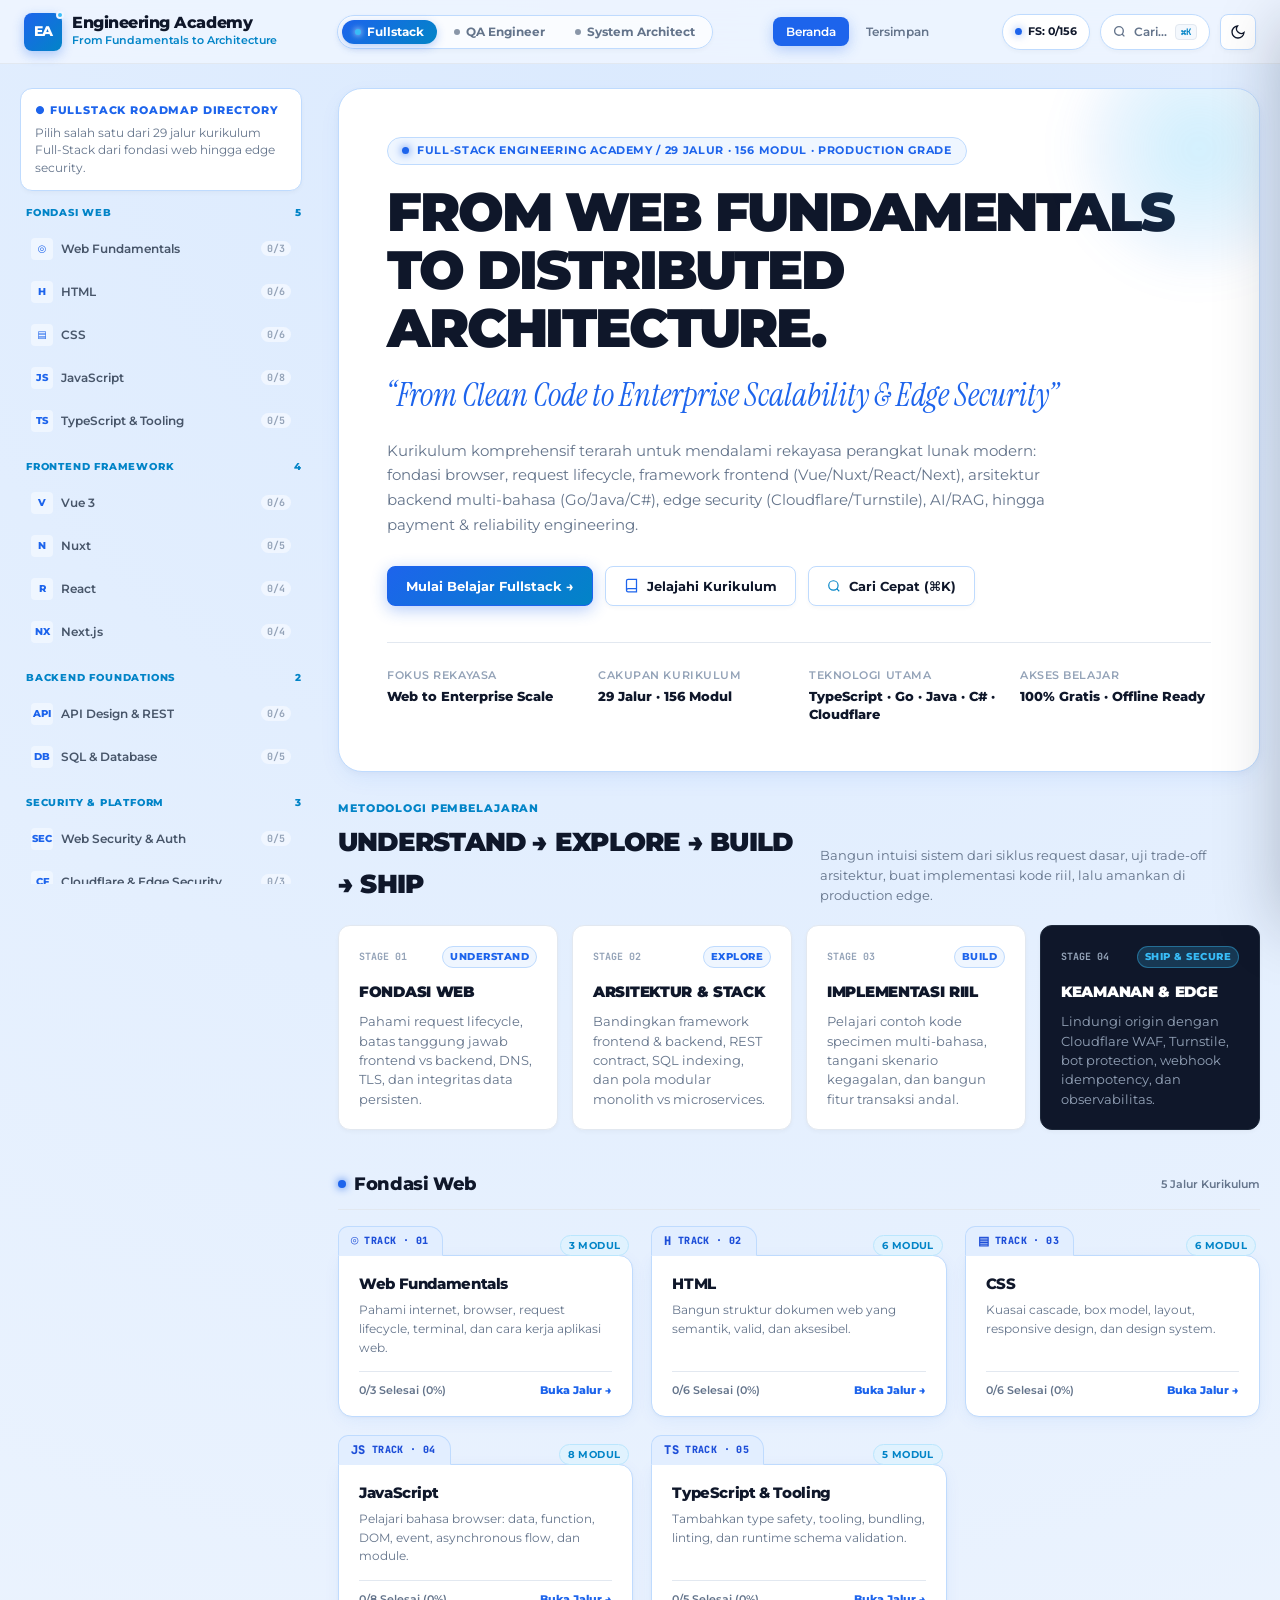
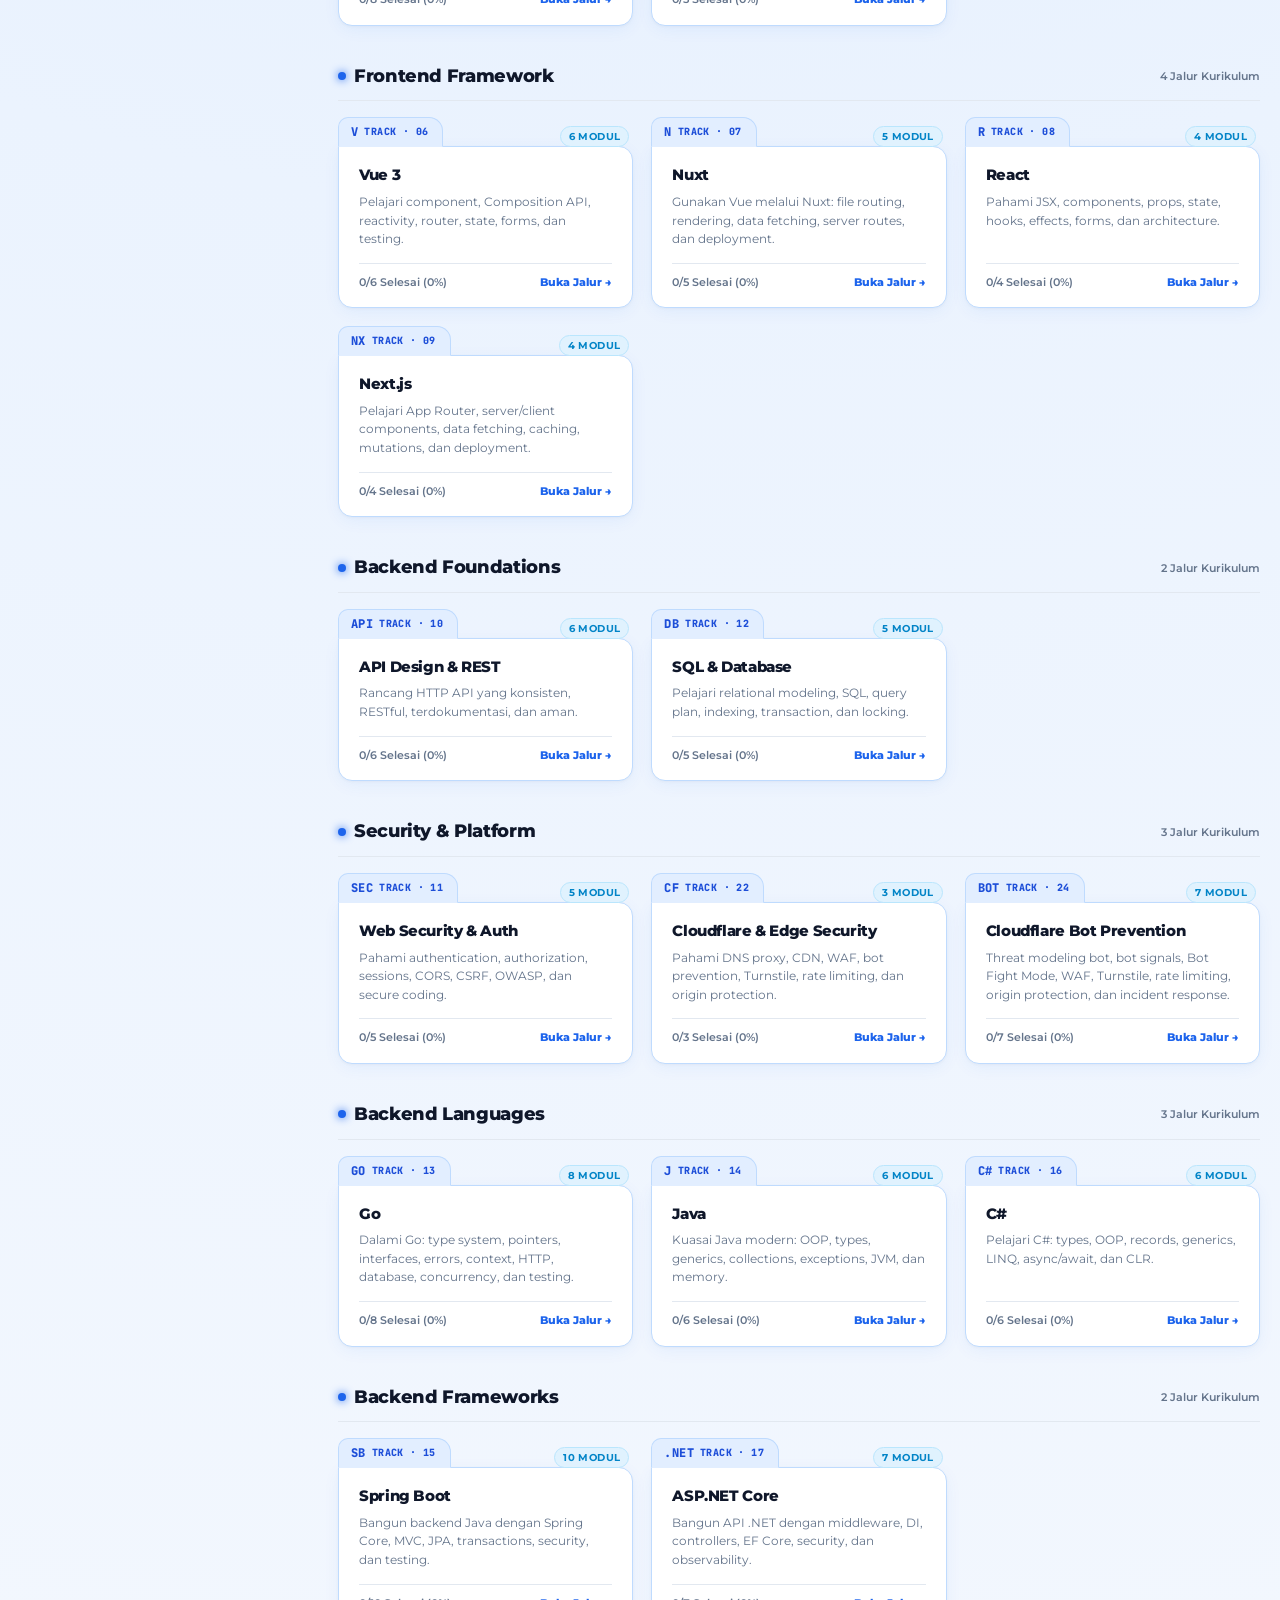
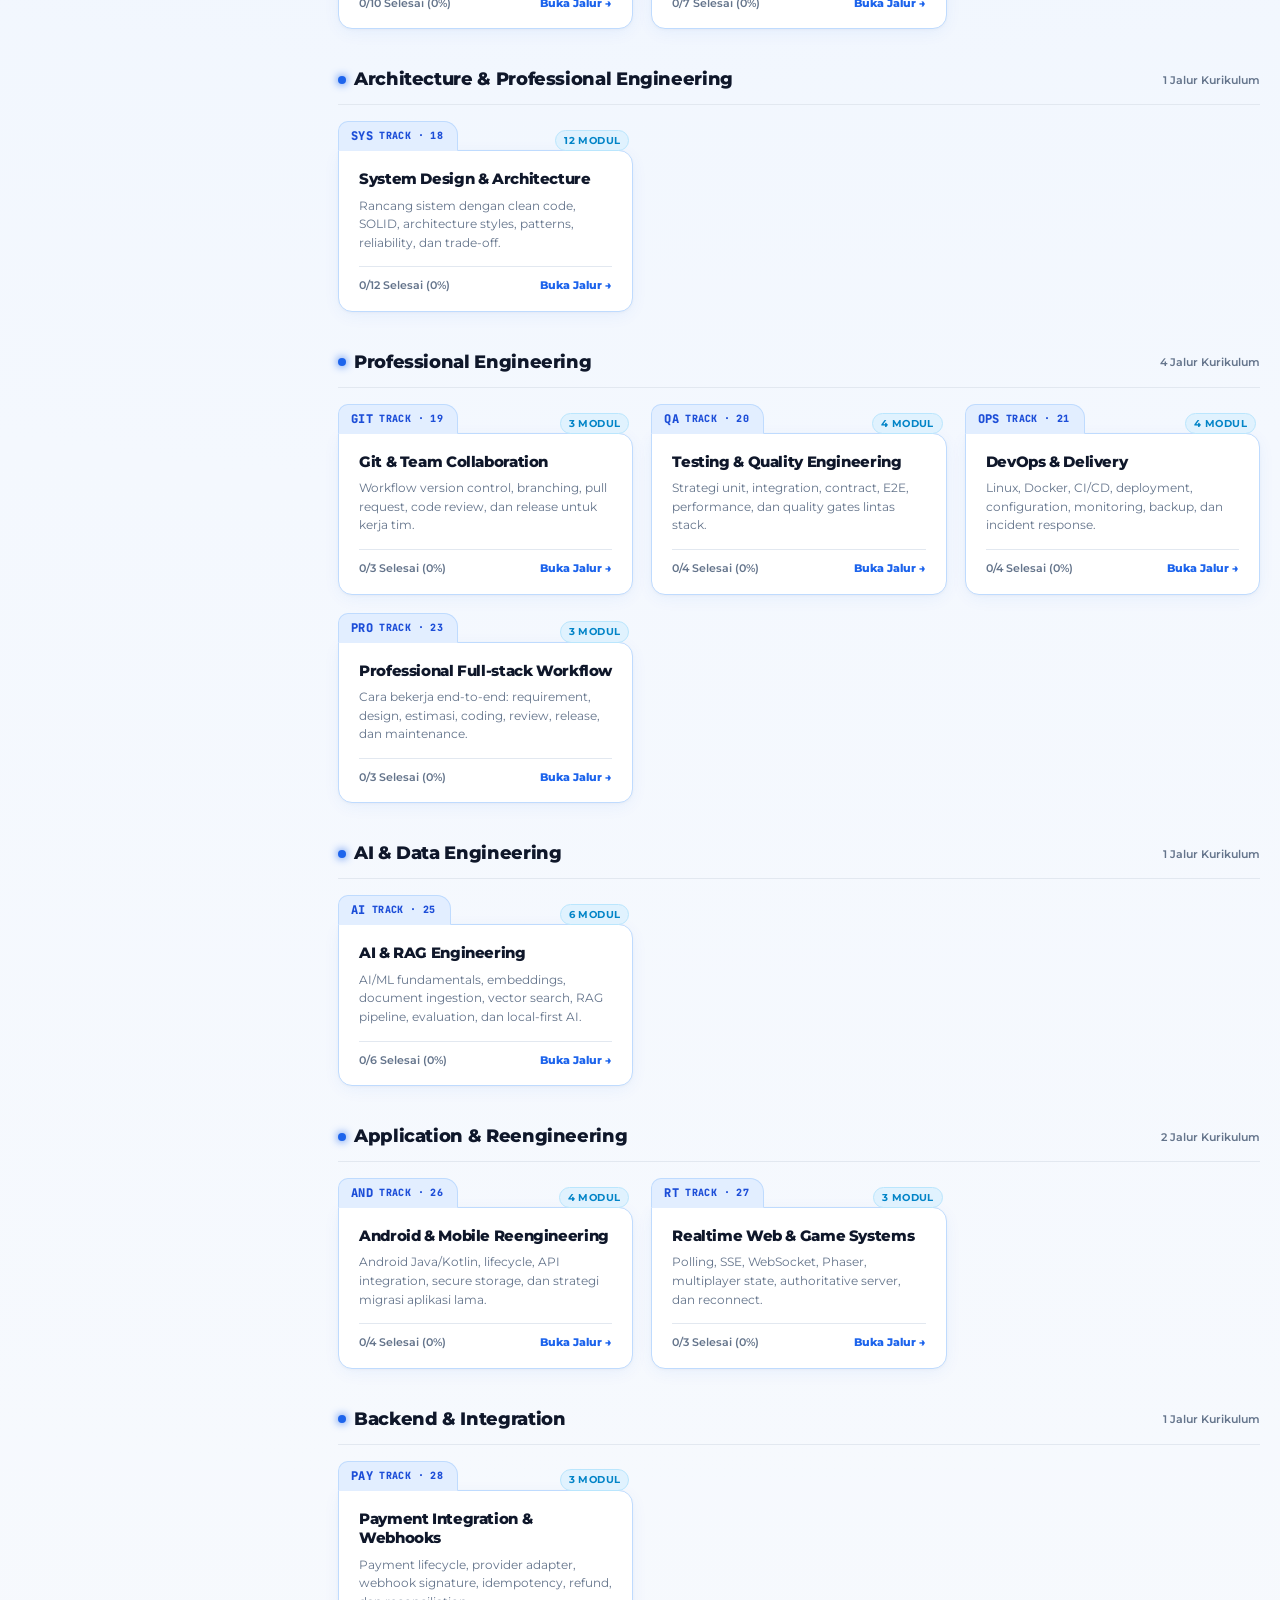
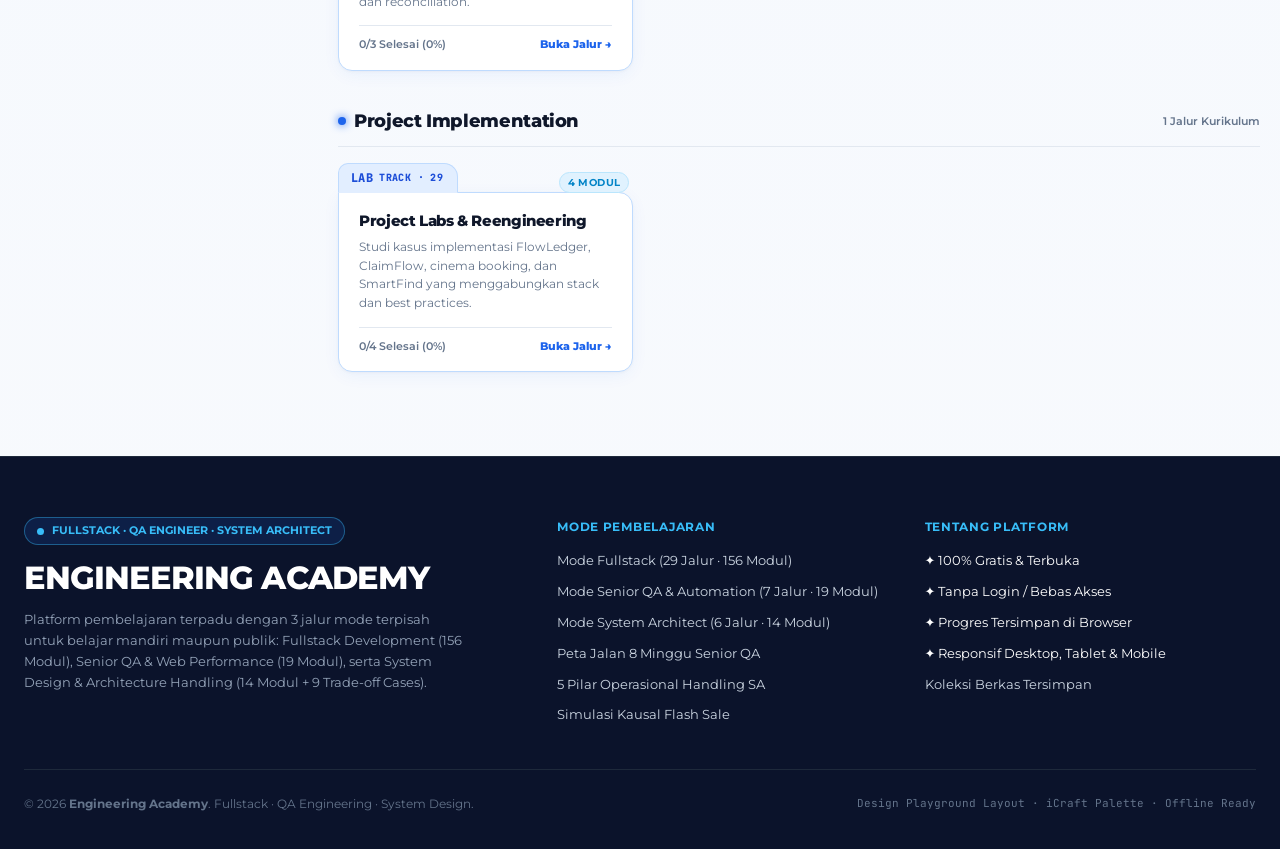
==== commit fe992fc6: "feat: add complete QA & System Architect modes with responsive layout" ====
--- a/index.html
+++ b/index.html
@@ -3,16 +3,16 @@
 <head>
   <meta charset="utf-8">
   <meta name="viewport" content="width=device-width, initial-scale=1">
-  <meta name="theme-color" content="#f2f2f2">
-  <meta name="description" content="Full-Stack Engineering Academy: Kurikulum pembelajaran komprehensif dari web fundamentals, framework modern, arsitektur sistem, Cloudflare edge security, AI/RAG, payment integration, hingga professional workflow.">
-  <title>Full-Stack Engineering Academy — Modern Roadmap &amp; Learning Studio</title>
+  <meta name="theme-color" content="#f0f6ff">
+  <meta name="description" content="Full-Stack, Senior QA Engineering, dan System Design (SA) Academy: Kurikulum komprehensif dengan mode pembelajaran terpisah untuk Fullstack, QA Automation & Performance, serta System Architecture.">
+  <title>Engineering Academy — Fullstack, Senior QA &amp; System Architect</title>
 
   <!-- Google Fonts: Montserrat, Plus Jakarta Sans, Instrument Serif, JetBrains Mono -->
   <link rel="preconnect" href="https://fonts.googleapis.com">
   <link rel="preconnect" href="https://fonts.gstatic.com" crossorigin>
-  <link href="https://fonts.googleapis.com/css2?family=Instrument+Serif:ital@0;1&family=JetBrains+Mono:wght@400;500;700&family=Montserrat:ital,wght@0,400;0,500;0,600;0,700;0,800;1,500&family=Plus+Jakarta+Sans:wght@400;500;600;700&display=swap" rel="stylesheet">
-
-  <!-- Design Playground Style Sheets -->
+  <link href="https://fonts.googleapis.com/css2?family=Instrument+Serif:ital@0;1&family=JetBrains+Mono:wght@400;500;700&family=Montserrat:ital,wght@0,400;0,500;0,600;0,700;0,800;0,900;1,500&family=Plus+Jakarta+Sans:wght@400;500;600;700&display=swap" rel="stylesheet">
+
+  <!-- Stylesheets (iCraft Color Theme & Design Playground Layout) -->
   <link rel="stylesheet" href="css/tokens.css">
   <link rel="stylesheet" href="css/layout.css">
   <link rel="stylesheet" href="css/components.css">
@@ -21,31 +21,38 @@
   <!-- Accessibility Skip Link -->
   <a class="skip-link" href="#mainStage">Lewati ke Konten Utama</a>
 
-  <!-- Top Sticky Navigation (Design Playground Aesthetic) -->
+  <!-- Top Sticky Navigation (iCraft Glassmorphism) -->
   <header class="site-header">
     <div class="site-header-inner">
       <!-- Brand Logo -->
-      <a href="#/" class="brand-link" aria-label="Full-Stack Engineering Academy">
+      <a href="#/" class="brand-link" aria-label="Engineering Academy">
         <span class="brand-badge" aria-hidden="true">
-          FE
+          EA
           <span class="brand-dot"></span>
         </span>
         <div class="brand-meta">
           <span class="brand-title">Engineering Academy</span>
-          <span class="brand-subtitle">From Fundamentals to Architecture</span>
+          <span class="brand-subtitle" id="brandSubtitleText">From Fundamentals to Architecture</span>
         </div>
       </a>
 
-      <!-- Primary Desktop Navigation -->
-      <nav class="header-nav" aria-label="Navigasi Utama">
+      <!-- Desktop Separated Mode Switcher (Fullstack | QA | SA) -->
+      <div class="mode-switcher" role="tablist" aria-label="Pilih Mode Pembelajaran">
+        <button class="mode-tab active" role="tab" aria-selected="true" data-mode="fullstack">
+          <span class="mode-tab-dot"></span> Fullstack
+        </button>
+        <button class="mode-tab" role="tab" aria-selected="false" data-mode="qa">
+          <span class="mode-tab-dot"></span> QA Engineer
+        </button>
+        <button class="mode-tab" role="tab" aria-selected="false" data-mode="sa">
+          <span class="mode-tab-dot"></span> System Architect
+        </button>
+      </div>
+
+      <!-- Quick Links (Large Desktop) -->
+      <nav class="header-nav" aria-label="Navigasi Cepat">
         <button class="header-nav-btn active" data-action="home">
           <span>Beranda</span>
-        </button>
-        <button class="header-nav-btn" data-action="tracks">
-          <span>Semua Jalur</span>
-        </button>
-        <button class="header-nav-btn" data-action="search">
-          <span>Cari Materi</span>
         </button>
         <button class="header-nav-btn" data-action="bookmarks">
           <span>Tersimpan</span>
@@ -55,9 +62,9 @@
       <!-- Action Tools -->
       <div class="header-actions">
         <!-- Live Progress Pill -->
-        <a href="#/bookmarks" class="header-progress-chip" aria-label="Progres Pembelajaran">
+        <a href="#/bookmarks" class="header-progress-chip" aria-label="Progres Mode Aktif">
           <span class="progress-dot"></span>
-          <span class="tabular-nums" id="headerProgressText">0/156 Selesai</span>
+          <span class="tabular-nums" id="headerProgressText">FS: 0/156</span>
         </a>
 
         <!-- Search Trigger Button -->
@@ -80,20 +87,33 @@
     </div>
   </header>
 
+  <!-- Mobile & Tablet Sticky Mode Switcher Strip (< 960px) -->
+  <div class="mobile-mode-bar" role="tablist" aria-label="Pilih Mode Pembelajaran Mobile">
+    <button class="mode-tab active" role="tab" aria-selected="true" data-mode="fullstack">
+      <span class="mode-tab-dot"></span> Fullstack
+    </button>
+    <button class="mode-tab" role="tab" aria-selected="false" data-mode="qa">
+      <span class="mode-tab-dot"></span> QA Engineer
+    </button>
+    <button class="mode-tab" role="tab" aria-selected="false" data-mode="sa">
+      <span class="mode-tab-dot"></span> System Architect
+    </button>
+  </div>
+
   <!-- App Shell with Sidebar Catalog & Main Content Stage -->
   <div class="app-container with-sidebar">
     <!-- Desktop Left Sidebar Navigator -->
     <aside class="catalog-sidebar" aria-label="Katalog Jalur Teknologi">
       <div class="sidebar-card playground-grid-bg" style="margin-bottom:14px; padding:14px;">
-        <div style="font-family:var(--font-display); font-size:11px; font-weight:800; color:var(--color-brand-magenta); letter-spacing:0.08em; text-transform:uppercase; margin-bottom:4px;">
-          ● ROADMAP DIRECTORY
-        </div>
-        <p style="font-size:12px; color:var(--color-muted); line-height:1.45; margin:0;">
-          Pilih salah satu dari 29 jalur kurikulum untuk mendalami materi terarah.
+        <div id="sidebarDirectoryLabel" style="font-family:var(--font-display); font-size:10.5px; font-weight:800; color:var(--color-brand-blue); letter-spacing:0.08em; text-transform:uppercase; margin-bottom:4px;">
+          ● FULLSTACK ROADMAP DIRECTORY
+        </div>
+        <p id="sidebarDirectoryDesc" style="font-size:12px; color:var(--color-muted); line-height:1.45; margin:0;">
+          Pilih salah satu dari 29 jalur kurikulum Full-Stack dari fondasi web hingga edge security.
         </p>
       </div>
       <div id="catalogSidebar">
-        <!-- Injected via JavaScript -->
+        <!-- Injected via JavaScript based on active mode -->
       </div>
     </aside>
 
@@ -103,32 +123,32 @@
     </main>
   </div>
 
-  <!-- High-End Architectural Footer (Design Playground Style) -->
+  <!-- Deep Obsidian Architectural Footer -->
   <footer class="site-footer">
     <div class="site-footer-inner">
       <div class="footer-top-grid">
         <div>
           <div class="footer-kicker-badge">
-            <span style="width:7px; height:7px; border-radius:50%; background:var(--color-brand-magenta);"></span>
-            <span>UNDERSTAND · EXPLORE · BUILD · SHIP</span>
+            <span style="width:7px; height:7px; border-radius:50%; background:#38bdf8;"></span>
+            <span>FULLSTACK · QA ENGINEER · SYSTEM ARCHITECT</span>
           </div>
-          <h2 class="footer-title">FULL-STACK ENGINEERING ACADEMY</h2>
+          <h2 class="footer-title">ENGINEERING ACADEMY</h2>
           <p class="footer-desc">
-            Platform pembelajaran rekayasa perangkat lunak modern untuk belajar mandiri maupun publik.
-            Membimbing dari pemahaman cara kerja web, frontend, backend multi-bahasa (Go, Java, C#), 
-            arsitektur sistem, hingga keamanan edge dan otomasi cloud.
+            Platform pembelajaran terpadu dengan 3 jalur mode terpisah untuk belajar mandiri maupun publik:
+            Fullstack Development (156 Modul), Senior QA &amp; Web Performance (19 Modul), serta
+            System Design &amp; Architecture Handling (14 Modul + 9 Trade-off Cases).
           </p>
         </div>
 
         <div>
-          <h4 class="footer-col-title">Kurikulum Utama</h4>
+          <h4 class="footer-col-title">Mode Pembelajaran</h4>
           <ul class="footer-link-list">
-            <li><a href="#/track/Web%20Fundamentals">Fondasi Web &amp; HTTP Lifecycle</a></li>
-            <li><a href="#/track/TypeScript%20%26%20Frontend%20Tooling">TypeScript &amp; Frontend Tooling</a></li>
-            <li><a href="#/track/Software%20Architecture%20%26%20System%20Design">Arsitektur &amp; System Design</a></li>
-            <li><a href="#/track/Cloudflare%20Bot%20Prevention">Cloudflare &amp; Bot Prevention</a></li>
-            <li><a href="#/track/AI%20%26%20RAG%20Engineering">AI &amp; RAG Engineering</a></li>
-            <li><a href="#/track/Payment%20Integration%20%26%20Webhooks">Payment &amp; Webhooks</a></li>
+            <li><a href="#/">Mode Fullstack (29 Jalur · 156 Modul)</a></li>
+            <li><a href="#/qa">Mode Senior QA &amp; Automation (7 Jalur · 19 Modul)</a></li>
+            <li><a href="#/sa">Mode System Architect (6 Jalur · 14 Modul)</a></li>
+            <li><a href="#/module/qam19">Peta Jalan 8 Minggu Senior QA</a></li>
+            <li><a href="#/module/sam13">5 Pilar Operasional Handling SA</a></li>
+            <li><a href="#/module/sam14">Simulasi Kausal Flash Sale</a></li>
           </ul>
         </div>
 
@@ -137,19 +157,19 @@
           <ul class="footer-link-list">
             <li><span>✦ 100% Gratis &amp; Terbuka</span></li>
             <li><span>✦ Tanpa Login / Bebas Akses</span></li>
-            <li><span>✦ Tersimpan di Local Browser</span></li>
-            <li><span>✦ Clean Code &amp; Modular Architecture</span></li>
-            <li><a href="#/bookmarks">Koleksi Tersimpan</a></li>
+            <li><span>✦ Progres Tersimpan di Browser</span></li>
+            <li><span>✦ Responsif Desktop, Tablet &amp; Mobile</span></li>
+            <li><a href="#/bookmarks">Koleksi Berkas Tersimpan</a></li>
           </ul>
         </div>
       </div>
 
       <div class="footer-bottom">
         <div>
-          © 2026 <strong>Full-Stack Engineering Academy</strong>. Dibuat untuk belajar mandiri dan umum.
+          © 2026 <strong>Engineering Academy</strong>. Fullstack · QA Engineering · System Design.
         </div>
         <div style="font-family:var(--font-mono); font-size:11px;">
-          Clean Code · Swiss Minimalist Layout · Offline Ready
+          Design Playground Layout · iCraft Palette · Offline Ready
         </div>
       </div>
     </div>
@@ -161,14 +181,20 @@
     <div class="mobile-drawer-head">
       <div class="brand-meta">
         <span class="brand-title">Katalog Materi</span>
-        <span class="brand-subtitle">29 Jalur Pembelajaran</span>
+        <span class="brand-subtitle" id="mobileDrawerCount" style="display:block;">29 Jalur (Fullstack)</span>
       </div>
       <button class="icon-action-btn" id="closeMobileMenuBtn" aria-label="Tutup Menu">
         ✕
       </button>
     </div>
-    <div class="mobile-drawer-body" id="mobileCatalogSidebar">
-      <!-- Injected via JavaScript -->
+    <div class="mobile-drawer-body">
+      <div class="mobile-drawer-quick">
+        <button class="btn btn-outline btn-sm" data-action="home">Beranda Mode</button>
+        <button class="btn btn-outline btn-sm" data-action="bookmarks">Tersimpan</button>
+      </div>
+      <div id="mobileCatalogSidebar">
+        <!-- Injected via JavaScript -->
+      </div>
     </div>
   </aside>
 
@@ -176,16 +202,16 @@
   <div class="search-modal-backdrop" id="searchModalBackdrop" role="dialog" aria-modal="true" aria-label="Pencarian Materi">
     <div class="search-modal-dialog">
       <div class="search-modal-header">
-        <svg width="18" height="18" viewBox="0 0 24 24" fill="none" stroke="currentColor" stroke-width="2.5" style="color:var(--color-brand-magenta); flex-shrink:0;"><circle cx="11" cy="11" r="8"/><line x1="21" y1="21" x2="16.65" y2="16.65"/></svg>
-        <input type="search" class="search-input-field" id="searchModalInput" placeholder="Cari materi, kode, atau konsep... (mis: CORS, JWT, Go, Docker)" autocomplete="off">
-        <button class="kbd-badge" id="searchModalClose" style="cursor:pointer;">ESC</button>
+        <svg width="18" height="18" viewBox="0 0 24 24" fill="none" stroke="currentColor" stroke-width="2.5" style="color:var(--color-brand-blue); flex-shrink:0;"><circle cx="11" cy="11" r="8"/><line x1="21" y1="21" x2="16.65" y2="16.65"/></svg>
+        <input type="search" class="search-input-field" id="searchModalInput" placeholder="Cari materi di Fullstack, QA, atau SA... (mis: Playwright, LCP, k6, Outbox)" autocomplete="off">
+        <button class="kbd-badge" id="searchModalClose" style="cursor:pointer; display:inline-block;">ESC</button>
       </div>
       <div class="search-modal-results" id="searchModalResults">
         <!-- Injected via Search Engine -->
       </div>
       <div class="search-modal-footer">
         <span>Tekan <strong style="color:var(--color-ink);">Enter</strong> untuk lihat semua · <strong style="color:var(--color-ink);">Esc</strong> untuk tutup</span>
-        <span style="font-family:var(--font-mono);">156 Modul Terindeks</span>
+        <span style="font-family:var(--font-mono);" id="searchModalTotalCount">189 Modul Terindeks</span>
       </div>
     </div>
   </div>
@@ -193,6 +219,8 @@
   <!-- Application Modular Scripts -->
   <script src="js/data/tracks.js"></script>
   <script src="js/data/modules.js"></script>
+  <script src="js/data/modules-qa.js"></script>
+  <script src="js/data/modules-sa.js"></script>
   <script src="js/state.js"></script>
   <script src="js/search.js"></script>
   <script src="js/visuals.js"></script>
@@ -200,4 +228,3 @@
   <script src="js/app.js"></script>
 </body>
 </html>
-
--- a/css/tokens.css
+++ b/css/tokens.css
@@ -1,65 +1,83 @@
 /* ==========================================================================
-   Design Tokens & Variables
-   Inspired by Design Playground (Creative Workshop: From Design to UI/UX)
-   Aesthetic: Swiss Minimalist Editorial, Tactile Canvas, Hairline Borders
+   Design Tokens & Variables — iCraft Color Theme
+   Atmosphere: Luminous Ice-Blue Canvas, Glassmorphism, Ethereal Ambient Glows
+   Accents: Electric Royal Blue (#1D64EC), Vivid Cyan (#0EA5E9), Purple (#8B5CF6)
    ========================================================================== */
 
 :root {
-  /* Canvas & Neutral Surfaces */
-  --color-canvas: #f2f2f2;
-  --color-surface: #eaeaea;
-  --color-surface-soft: #f7f7f6;
+  /* iCraft Radiant Canvas & Surfaces */
+  --color-canvas: #f0f6ff;
+  --color-canvas-gradient: radial-gradient(circle at 50% 0%, #dbeafe 0%, #ebf3fe 32%, #f4f8fe 65%, #f8fafd 100%);
+  --color-surface: #ffffff;
+  --color-surface-soft: #f4f8fd;
   --color-elevated: #ffffff;
-  --color-elevated-hover: #fafafa;
-  --color-dark: #171717;
-  --color-dark-elevated: #22201f;
-  --color-dark-surface: #2a2928;
+  --color-elevated-hover: #fcfdff;
   
-  /* Ink & Typography Colors */
-  --color-ink: #171717;
-  --color-ink-secondary: #403b38;
-  --color-muted: #746c68;
-  --color-muted-surface: #59524f;
-  --color-subtle: #9c948e;
+  /* iCraft Deep Navy Ink & Typography */
+  --color-ink: #0f172a;            /* Rich Obsidian Navy */
+  --color-ink-secondary: #334155;  /* Slate */
+  --color-muted: #64748b;          /* Muted Slate */
+  --color-muted-surface: #475569;
+  --color-subtle: #94a3b8;
   --color-on-dark: #ffffff;
-  --color-on-dark-muted: #d4d0ce;
-  --color-on-dark-subtle: #8a8480;
+  --color-on-dark-muted: #cbd5e1;
+  --color-on-dark-subtle: #94a3b8;
 
-  /* Architectural Hairline Borders */
-  --color-border-subtle: #dedcd9;
-  --color-border-strong: #c9c5c2;
-  --color-border-dark: #2d2b2a;
-  --color-border-dark-strong: #3b3836;
+  /* Architectural Hairline Borders (Crisp Cyan-Tinted Ice) */
+  --color-border-subtle: #e2e8f0;
+  --color-border-strong: #cbd5e1;
+  --color-border-ice: #bfdbfe;
+  --color-border-dark: #1e293b;
+  --color-border-dark-strong: #334155;
 
-  /* Brand & Status Accents */
+  /* iCraft Brand Accents */
+  --color-brand-blue: #1d64ec;          /* iCraft Electric Royal Blue */
+  --color-brand-blue-hover: #1550c2;
+  --color-brand-blue-soft: #eff6ff;
+  --color-brand-blue-border: #bfdbfe;
+  --color-brand-blue-glow: rgba(29, 100, 236, 0.28);
+
+  --color-brand-cyan: #0284c7;          /* iCraft Cyan (#IC-MARKET) */
+  --color-brand-cyan-hover: #0369a1;
+  --color-brand-cyan-soft: #e0f2fe;
+  --color-brand-cyan-border: #bae6fd;
+
+  --color-brand-purple: #7c3aed;        /* iCraft Purple (#IC-GAMES) */
+  --color-brand-purple-hover: #6d28d9;
+  --color-brand-purple-soft: #f3e8ff;
+  --color-brand-purple-border: #ddd6fe;
+
+  --color-brand-amber: #d97706;         /* iCraft Amber (#BUY-COFFEE) */
+  --color-brand-amber-hover: #b45309;
+  --color-brand-amber-soft: #fef3c7;
+  --color-brand-amber-border: #fde68a;
+
   --color-brand-magenta: #c2185b;
-  --color-brand-magenta-hover: #a3144c;
-  --color-brand-magenta-soft: #fcecf1;
-  --color-brand-magenta-border: #f2b8cd;
+  --color-brand-lime: #059669;
+  --color-brand-lime-bg: #ecfdf5;
+  --color-brand-lime-border: #a7f3d0;
 
-  --color-brand-orange: #ff8a3d;
-  --color-brand-orange-hover: #e07630;
-  --color-brand-orange-soft: #fff2ea;
+  --color-brand-red: #e11d48;
+  --color-brand-red-soft: #fff1f2;
 
-  --color-brand-lime: #1f4a24;
-  --color-brand-lime-bg: #edf5ed;
-  --color-brand-lime-border: #c6dec8;
-
-  --color-brand-blue: #2563eb;
-  --color-brand-blue-soft: #eff6ff;
-
-  --color-brand-red: #f04438;
-  --color-brand-red-soft: #fef3f2;
+  /* Folder Component Specific Tokens */
+  --color-folder-tab-bg: #e2eeff;
+  --color-folder-tab-border: #bfdbfe;
+  --color-folder-tab-text: #1d4ed8;
+  --color-folder-bg: #ffffff;
+  --color-folder-border: #cbd5e1;
+  --color-folder-shadow: 0 4px 18px -2px rgba(29, 100, 236, 0.07), 0 1px 3px rgba(0, 0, 0, 0.03);
+  --color-folder-shadow-hover: 0 14px 34px -4px rgba(29, 100, 236, 0.16), 0 4px 8px rgba(0, 0, 0, 0.04);
 
   /* Code Block Colors */
-  --color-code-bg: #141414;
-  --color-code-surface: #1e1e1e;
-  --color-code-text: #e6edf3;
-  --color-code-keyword: #ff7b72;
-  --color-code-string: #a5d6ff;
-  --color-code-comment: #8b949e;
-  --color-code-function: #d2a8ff;
-  --color-code-number: #79c0ff;
+  --color-code-bg: #0b1120;
+  --color-code-surface: #111827;
+  --color-code-text: #e2e8f0;
+  --color-code-keyword: #38bdf8;
+  --color-code-string: #86efac;
+  --color-code-comment: #64748b;
+  --color-code-function: #c084fc;
+  --color-code-number: #f472b6;
 
   /* Typography Scales */
   --font-sans: 'Montserrat', 'Plus Jakarta Sans', ui-sans-serif, system-ui, -apple-system, sans-serif;
@@ -67,78 +85,101 @@
   --font-mono: 'JetBrains Mono', ui-monospace, SFMono-Regular, Menlo, Monaco, Consolas, monospace;
   --font-display: 'Montserrat', 'Plus Jakarta Sans', ui-sans-serif, system-ui, sans-serif;
 
-  /* Shadows (Subtle, non-muddy) */
-  --shadow-sm: 0 1px 2px rgba(23, 23, 23, 0.04);
-  --shadow-md: 0 4px 12px rgba(23, 23, 23, 0.06);
-  --shadow-lg: 0 12px 32px rgba(23, 23, 23, 0.08);
-  --shadow-overlay: 0 24px 60px rgba(0, 0, 0, 0.22);
+  /* iCraft Luminous Shadows */
+  --shadow-sm: 0 2px 4px rgba(15, 23, 42, 0.03);
+  --shadow-md: 0 8px 24px -4px rgba(29, 100, 236, 0.08), 0 2px 6px rgba(15, 23, 42, 0.03);
+  --shadow-lg: 0 16px 40px -6px rgba(29, 100, 236, 0.14), 0 4px 12px rgba(15, 23, 42, 0.04);
+  --shadow-glow: 0 10px 30px -4px rgba(29, 100, 236, 0.35);
+  --shadow-overlay: 0 24px 60px rgba(15, 23, 42, 0.25);
 
   /* Radii */
   --radius-xs: 4px;
-  --radius-sm: 6px;
-  --radius-md: 10px;
-  --radius-lg: 14px;
-  --radius-xl: 18px;
+  --radius-sm: 8px;
+  --radius-md: 12px;
+  --radius-lg: 18px;
+  --radius-xl: 24px;
   --radius-full: 9999px;
 
   /* Layout dimensions */
   --header-height: 64px;
   --sidebar-width: 290px;
-  --max-width: 1320px;
+  --max-width: 1280px;
 
   /* Easing */
   --ease-editorial: cubic-bezier(0.16, 1, 0.3, 1);
   --transition-fast: 0.15s var(--ease-editorial);
-  --transition-normal: 0.22s var(--ease-editorial);
+  --transition-normal: 0.25s var(--ease-editorial);
 }
 
-/* Dark Mode Tokens */
+/* iCraft Midnight Dark Mode Tokens */
 body.dark {
-  --color-canvas: #121212;
-  --color-surface: #1a1a1a;
-  --color-surface-soft: #202020;
-  --color-elevated: #1e1e1e;
-  --color-elevated-hover: #262626;
-  --color-dark: #0a0a0a;
-  --color-dark-elevated: #171717;
-  --color-dark-surface: #222222;
+  --color-canvas: #090e17;
+  --color-canvas-gradient: radial-gradient(circle at 50% 0%, #172554 0%, #0d1527 40%, #090e17 100%);
+  --color-surface: #0f172a;
+  --color-surface-soft: #141f36;
+  --color-elevated: #111a2e;
+  --color-elevated-hover: #17233d;
 
-  --color-ink: #f0f0f0;
-  --color-ink-secondary: #dcdad8;
-  --color-muted: #9e9894;
-  --color-muted-surface: #aba49f;
-  --color-subtle: #756f6b;
+  --color-ink: #f8fafc;
+  --color-ink-secondary: #cbd5e1;
+  --color-muted: #94a3b8;
+  --color-muted-surface: #cbd5e1;
+  --color-subtle: #64748b;
   --color-on-dark: #ffffff;
-  --color-on-dark-muted: #d4d0ce;
+  --color-on-dark-muted: #94a3b8;
 
-  --color-border-subtle: #2d2b29;
-  --color-border-strong: #3d3b38;
-  --color-border-dark: #202020;
-  --color-border-dark-strong: #2c2c2c;
+  --color-border-subtle: #1e293b;
+  --color-border-strong: #334155;
+  --color-border-ice: #1d4ed8;
+  --color-border-dark: #0f172a;
+  --color-border-dark-strong: #1e293b;
 
-  --color-brand-magenta-soft: #351421;
-  --color-brand-magenta-border: #601837;
+  --color-brand-blue: #38bdf8;
+  --color-brand-blue-hover: #60a5fa;
+  --color-brand-blue-soft: #172554;
+  --color-brand-blue-border: #1e40af;
+  --color-brand-blue-glow: rgba(56, 189, 248, 0.25);
 
-  --color-brand-orange-soft: #382012;
-  --color-brand-lime-bg: #142718;
-  --color-brand-lime-border: #234629;
-  --color-brand-lime: #9ad6a0;
+  --color-brand-cyan-soft: #082f49;
+  --color-brand-cyan-border: #0369a1;
 
-  --color-brand-blue-soft: #142646;
-  --color-brand-red-soft: #3b1716;
+  --color-brand-purple-soft: #2e1065;
+  --color-brand-purple-border: #581c87;
 
-  --shadow-sm: 0 1px 2px rgba(0, 0, 0, 0.2);
-  --shadow-md: 0 4px 12px rgba(0, 0, 0, 0.35);
-  --shadow-lg: 0 12px 32px rgba(0, 0, 0, 0.5);
+  --color-brand-amber-soft: #451a03;
+  --color-brand-amber-border: #78350f;
+
+  --color-brand-lime-bg: #064e3b;
+  --color-brand-lime-border: #047857;
+  --color-brand-lime: #6ee7b7;
+
+  --color-brand-red-soft: #4c0519;
+
+  --color-folder-tab-bg: #172554;
+  --color-folder-tab-border: #1e40af;
+  --color-folder-tab-text: #93c5fd;
+  --color-folder-bg: #111a2e;
+  --color-folder-border: #1e293b;
+  --color-folder-shadow: 0 4px 18px -2px rgba(0, 0, 0, 0.3);
+  --color-folder-shadow-hover: 0 14px 34px -4px rgba(56, 189, 248, 0.15);
+
+  --shadow-sm: 0 2px 4px rgba(0, 0, 0, 0.3);
+  --shadow-md: 0 8px 24px -4px rgba(0, 0, 0, 0.4);
+  --shadow-lg: 0 16px 40px -6px rgba(0, 0, 0, 0.5);
+  --shadow-glow: 0 10px 30px -4px rgba(56, 189, 248, 0.25);
 }
 
-/* Background Grid Pattern */
+/* Background Grid Pattern with Subtle iCraft Mesh */
 .playground-grid-bg {
-  background-image: url("data:image/svg+xml,%3Csvg xmlns='http://www.w3.org/2000/svg' width='24' height='24' viewBox='0 0 24 24'%3E%3Cpath d='M24 0H0v24' fill='none' stroke='rgba(23,23,23,0.045)' stroke-width='1'/%3E%3C/svg%3E");
-  background-size: 24px 24px;
+  background-image: 
+    radial-gradient(circle at 50% 0%, rgba(191, 219, 254, 0.35) 0%, transparent 60%),
+    url("data:image/svg+xml,%3Csvg xmlns='http://www.w3.org/2000/svg' width='24' height='24' viewBox='0 0 24 24'%3E%3Cpath d='M24 0H0v24' fill='none' stroke='rgba(29,100,236,0.05)' stroke-width='1'/%3E%3C/svg%3E");
+  background-size: 100% 100%, 24px 24px;
 }
 
 body.dark .playground-grid-bg {
-  background-image: url("data:image/svg+xml,%3Csvg xmlns='http://www.w3.org/2000/svg' width='24' height='24' viewBox='0 0 24 24'%3E%3Cpath d='M24 0H0v24' fill='none' stroke='rgba(255,255,255,0.035)' stroke-width='1'/%3E%3C/svg%3E");
+  background-image: 
+    radial-gradient(circle at 50% 0%, rgba(29, 78, 216, 0.2) 0%, transparent 60%),
+    url("data:image/svg+xml,%3Csvg xmlns='http://www.w3.org/2000/svg' width='24' height='24' viewBox='0 0 24 24'%3E%3Cpath d='M24 0H0v24' fill='none' stroke='rgba(56,189,248,0.04)' stroke-width='1'/%3E%3C/svg%3E");
+  background-size: 100% 100%, 24px 24px;
 }
-
--- a/css/layout.css
+++ b/css/layout.css
@@ -1,6 +1,6 @@
 /* ==========================================================================
-   Layout Styles
-   Architectural grids, Swiss layouting, fully responsive breakpoints
+   Layout Styles — iCraft Edition
+   Architectural grids, Glassmorphic topbar, Swiss layouting
    ========================================================================== */
 
 *, *::before, *::after {
@@ -19,6 +19,7 @@
 
 body {
   font-family: var(--font-sans);
+  background: var(--color-canvas-gradient);
   background-color: var(--color-canvas);
   color: var(--color-ink);
   line-height: 1.6;
@@ -55,7 +56,7 @@
 }
 
 :focus-visible {
-  outline: 2px solid var(--color-brand-magenta);
+  outline: 2px solid var(--color-brand-blue);
   outline-offset: 2px;
 }
 
@@ -63,14 +64,15 @@
   position: absolute;
   top: -100px;
   left: 20px;
-  background: var(--color-dark);
-  color: var(--color-on-dark);
+  background: var(--color-brand-blue);
+  color: #ffffff;
   padding: 10px 18px;
   border-radius: var(--radius-full);
   font-size: 12px;
   font-weight: 700;
   z-index: 999;
-  border: 1px solid var(--color-brand-magenta);
+  border: 1px solid var(--color-border-ice);
+  box-shadow: var(--shadow-glow);
   transition: top var(--transition-fast);
 }
 .skip-link:focus {
@@ -78,16 +80,22 @@
 }
 
 /* ==========================================================================
-   Header / Sticky Top Navigation
+   Header / Sticky Top Navigation (iCraft Glassmorphism)
    ========================================================================== */
 .site-header {
   position: sticky;
   top: 0;
   z-index: 50;
   height: var(--header-height);
-  background: var(--color-canvas);
+  background: rgba(240, 246, 255, 0.82);
+  backdrop-filter: blur(16px);
+  -webkit-backdrop-filter: blur(16px);
   border-bottom: 1px solid var(--color-border-subtle);
   transition: background-color var(--transition-normal), border-color var(--transition-normal);
+}
+
+body.dark .site-header {
+  background: rgba(9, 14, 23, 0.82);
 }
 
 .site-header-inner {
@@ -108,7 +116,7 @@
   }
 }
 
-/* Brand Logo */
+/* Brand Logo (iCraft Style) */
 .brand-link {
   display: flex;
   align-items: center;
@@ -123,15 +131,16 @@
   display: flex;
   align-items: center;
   justify-content: center;
-  width: 34px;
-  height: 34px;
-  background: var(--color-dark);
-  color: var(--color-on-dark);
+  width: 36px;
+  height: 36px;
+  background: linear-gradient(135deg, #1d64ec 0%, #0284c7 100%);
+  color: #ffffff;
   border-radius: var(--radius-sm);
   font-family: var(--font-display);
-  font-size: 12px;
+  font-size: 13px;
   font-weight: 800;
   letter-spacing: -0.04em;
+  box-shadow: 0 4px 12px rgba(29, 100, 236, 0.32);
   flex-shrink: 0;
 }
 
@@ -139,7 +148,7 @@
   .brand-badge {
     width: 38px;
     height: 38px;
-    font-size: 13px;
+    font-size: 13.5px;
   }
 }
 
@@ -149,7 +158,7 @@
   right: -2px;
   width: 8px;
   height: 8px;
-  background: var(--color-brand-magenta);
+  background: #38bdf8;
   border: 2px solid var(--color-canvas);
   border-radius: var(--radius-full);
 }
@@ -162,7 +171,7 @@
 
 .brand-title {
   font-family: var(--font-display);
-  font-size: 14px;
+  font-size: 14.5px;
   font-weight: 800;
   letter-spacing: -0.03em;
   line-height: 1.15;
@@ -174,14 +183,14 @@
 
 @media (min-width: 768px) {
   .brand-title {
-    font-size: 15px;
+    font-size: 15.5px;
   }
 }
 
 .brand-subtitle {
   font-size: 10px;
-  font-weight: 500;
-  color: var(--color-muted);
+  font-weight: 600;
+  color: var(--color-brand-cyan);
   letter-spacing: -0.01em;
   display: none;
 }
@@ -193,6 +202,112 @@
   }
 }
 
+/* Header Mode Switcher (Segmented Pill Bar: Fullstack | QA | SA) */
+.mode-switcher {
+  display: none;
+  align-items: center;
+  gap: 4px;
+  padding: 4px;
+  background: rgba(255, 255, 255, 0.72);
+  border: 1px solid var(--color-border-ice);
+  border-radius: var(--radius-full);
+  box-shadow: var(--shadow-sm);
+}
+
+body.dark .mode-switcher {
+  background: var(--color-surface-soft);
+}
+
+@media (min-width: 960px) {
+  .mode-switcher {
+    display: inline-flex;
+  }
+}
+
+.mode-tab {
+  display: inline-flex;
+  align-items: center;
+  gap: 6px;
+  padding: 5px 13px;
+  border-radius: var(--radius-full);
+  font-family: var(--font-display);
+  font-size: 11.5px;
+  font-weight: 700;
+  color: var(--color-muted);
+  transition: all var(--transition-fast);
+  white-space: nowrap;
+}
+
+.mode-tab:hover {
+  color: var(--color-brand-blue);
+  background: rgba(29, 100, 236, 0.08);
+}
+
+.mode-tab.active {
+  background: linear-gradient(135deg, #1d64ec 0%, #0284c7 100%);
+  color: #ffffff;
+  box-shadow: 0 3px 10px rgba(29, 100, 236, 0.3);
+}
+
+.mode-tab-dot {
+  width: 6px;
+  height: 6px;
+  border-radius: 50%;
+  background: currentColor;
+  opacity: 0.75;
+}
+
+.mode-tab.active .mode-tab-dot {
+  opacity: 1;
+  background: #38bdf8;
+  box-shadow: 0 0 6px #ffffff;
+}
+
+/* Mobile Sticky Mode Bar (< 960px) */
+.mobile-mode-bar {
+  display: flex;
+  align-items: center;
+  gap: 6px;
+  padding: 8px 14px;
+  background: rgba(240, 246, 255, 0.92);
+  backdrop-filter: blur(12px);
+  -webkit-backdrop-filter: blur(12px);
+  border-bottom: 1px solid var(--color-border-subtle);
+  overflow-x: auto;
+  -webkit-overflow-scrolling: touch;
+  scrollbar-width: none;
+  position: sticky;
+  top: var(--header-height);
+  z-index: 45;
+}
+
+.mobile-mode-bar::-webkit-scrollbar {
+  display: none;
+}
+
+body.dark .mobile-mode-bar {
+  background: rgba(9, 14, 23, 0.92);
+}
+
+@media (min-width: 960px) {
+  .mobile-mode-bar {
+    display: none;
+  }
+}
+
+.mobile-mode-bar .mode-tab {
+  flex: 1;
+  justify-content: center;
+  padding: 7px 12px;
+  font-size: 11.5px;
+  background: var(--color-elevated);
+  border: 1px solid var(--color-border-ice);
+}
+
+.mobile-mode-bar .mode-tab.active {
+  border-color: transparent;
+}
+
 /* Header Navigation Links */
 .header-nav {
   display: none;
@@ -200,7 +315,7 @@
   gap: 4px;
 }
 
-@media (min-width: 960px) {
+@media (min-width: 1140px) {
   .header-nav {
     display: flex;
   }
@@ -220,18 +335,19 @@
 }
 
 .header-nav-btn:hover {
-  background: var(--color-surface);
-  color: var(--color-ink);
+  background: rgba(255, 255, 255, 0.7);
+  color: var(--color-brand-blue);
+}
+
+body.dark .header-nav-btn:hover {
+  background: var(--color-surface-soft);
+  color: #fff;
 }
 
 .header-nav-btn.active {
-  background: var(--color-dark);
-  color: var(--color-on-dark);
-}
-
-body.dark .header-nav-btn.active {
-  background: var(--color-elevated);
-  color: var(--color-ink);
+  background: var(--color-brand-blue);
+  color: #ffffff;
+  box-shadow: 0 4px 14px rgba(29, 100, 236, 0.28);
 }
 
 /* Header Action Tools */
@@ -255,13 +371,14 @@
   gap: 6px;
   padding: 6px 10px;
   background: var(--color-elevated);
-  border: 1px solid var(--color-border-strong);
+  border: 1px solid var(--color-border-ice);
   border-radius: var(--radius-full);
   font-size: 12px;
   color: var(--color-muted);
   cursor: pointer;
   transition: all var(--transition-fast);
   height: 34px;
+  box-shadow: var(--shadow-sm);
 }
 
 @media (min-width: 768px) {
@@ -273,9 +390,9 @@
 }
 
 .search-trigger-btn:hover {
-  border-color: var(--color-brand-magenta);
+  border-color: var(--color-brand-blue);
   color: var(--color-ink);
-  box-shadow: var(--shadow-sm);
+  box-shadow: var(--shadow-md);
 }
 
 .search-trigger-text {
@@ -295,10 +412,10 @@
   font-family: var(--font-mono);
   font-size: 9px;
   font-weight: 700;
-  background: var(--color-surface);
+  background: var(--color-surface-soft);
   border: 1px solid var(--color-border-subtle);
   border-radius: var(--radius-xs);
-  color: var(--color-subtle);
+  color: var(--color-brand-cyan);
 }
 
 @media (min-width: 640px) {
@@ -314,7 +431,7 @@
   gap: 6px;
   padding: 6px 12px;
   background: var(--color-elevated);
-  border: 1px solid var(--color-border-strong);
+  border: 1px solid var(--color-border-ice);
   border-radius: var(--radius-full);
   font-size: 11px;
   font-weight: 700;
@@ -322,6 +439,7 @@
   text-decoration: none;
   transition: all var(--transition-fast);
   height: 36px;
+  box-shadow: var(--shadow-sm);
 }
 
 @media (min-width: 640px) {
@@ -331,14 +449,16 @@
 }
 
 .header-progress-chip:hover {
-  border-color: var(--color-brand-magenta);
+  border-color: var(--color-brand-blue);
+  box-shadow: var(--shadow-md);
 }
 
 .progress-dot {
   width: 7px;
   height: 7px;
   border-radius: var(--radius-full);
-  background: var(--color-brand-magenta);
+  background: var(--color-brand-blue);
+  box-shadow: 0 0 8px rgba(29, 100, 236, 0.6);
 }
 
 /* Icon Action Buttons */
@@ -350,11 +470,12 @@
   height: 34px;
   border-radius: var(--radius-sm);
   background: var(--color-elevated);
-  border: 1px solid var(--color-border-strong);
+  border: 1px solid var(--color-border-ice);
   color: var(--color-ink);
   cursor: pointer;
   transition: all var(--transition-fast);
   flex-shrink: 0;
+  box-shadow: var(--shadow-sm);
 }
 
 @media (min-width: 768px) {
@@ -365,8 +486,9 @@
 }
 
 .icon-action-btn:hover {
-  background: var(--color-surface);
-  border-color: var(--color-ink);
+  background: var(--color-surface-soft);
+  border-color: var(--color-brand-blue);
+  color: var(--color-brand-blue);
 }
 
 .mobile-menu-toggle {
@@ -426,10 +548,11 @@
 
 .sidebar-card {
   background: var(--color-elevated);
-  border: 1px solid var(--color-border-subtle);
+  border: 1px solid var(--color-border-ice);
   border-radius: var(--radius-md);
   padding: 16px;
   margin-bottom: 20px;
+  box-shadow: var(--shadow-sm);
 }
 
 .sidebar-category-group {
@@ -442,7 +565,7 @@
   font-weight: 800;
   text-transform: uppercase;
   letter-spacing: 0.08em;
-  color: var(--color-muted);
+  color: var(--color-brand-cyan);
   margin-bottom: 8px;
   padding-left: 6px;
   display: flex;
@@ -473,19 +596,14 @@
 
 .sidebar-track-btn:hover {
   background: var(--color-surface);
-  color: var(--color-ink);
+  color: var(--color-brand-blue);
 }
 
 .sidebar-track-btn.active {
-  background: var(--color-dark);
-  color: var(--color-on-dark);
-  border-color: var(--color-dark);
-}
-
-body.dark .sidebar-track-btn.active {
-  background: var(--color-elevated);
-  color: var(--color-ink);
-  border-color: var(--color-border-strong);
+  background: var(--color-brand-blue);
+  color: #ffffff;
+  border-color: var(--color-brand-blue);
+  box-shadow: 0 4px 12px rgba(29, 100, 236, 0.25);
 }
 
 .sidebar-track-left {
@@ -502,15 +620,15 @@
   width: 22px;
   height: 22px;
   border-radius: var(--radius-xs);
-  background: var(--color-surface);
-  color: var(--color-ink);
+  background: var(--color-brand-blue-soft);
+  color: var(--color-brand-blue);
   font-size: 10px;
-  font-weight: 700;
+  font-weight: 800;
   flex-shrink: 0;
 }
 
 .sidebar-track-btn.active .sidebar-track-icon {
-  background: rgba(255, 255, 255, 0.15);
+  background: rgba(255, 255, 255, 0.2);
   color: #fff;
 }
 
@@ -532,24 +650,24 @@
 }
 
 .sidebar-track-btn.active .sidebar-track-count {
-  background: rgba(255, 255, 255, 0.2);
+  background: rgba(255, 255, 255, 0.25);
   color: #fff;
 }
 
-/* Main Stage / Content Container */
+/* Main Stage */
 .main-stage {
   min-width: 0;
   max-width: 100%;
 }
 
 /* ==========================================================================
-   Footer
+   Footer — iCraft Deep Obsidian Navy
    ========================================================================== */
 .site-footer {
   margin-top: auto;
-  background: var(--color-dark);
-  color: var(--color-on-dark);
-  border-top: 1px solid var(--color-border-dark);
+  background: #0b132b;
+  color: #ffffff;
+  border-top: 1px solid #1e293b;
   padding: 44px 0 28px;
 }
 
@@ -575,7 +693,7 @@
   display: grid;
   grid-template-columns: 1fr;
   gap: 32px;
-  border-bottom: 1px solid var(--color-border-dark);
+  border-bottom: 1px solid #1e293b;
   padding-bottom: 36px;
 }
 
@@ -593,11 +711,11 @@
   gap: 8px;
   padding: 4px 12px;
   border-radius: var(--radius-full);
-  background: var(--color-dark-elevated);
-  border: 1px solid var(--color-border-dark-strong);
+  background: rgba(29, 100, 236, 0.15);
+  border: 1px solid rgba(56, 189, 248, 0.4);
   font-size: 10px;
-  font-weight: 600;
-  color: var(--color-on-dark-muted);
+  font-weight: 700;
+  color: #38bdf8;
   margin-bottom: 14px;
   max-width: 100%;
   overflow: hidden;
@@ -623,7 +741,7 @@
 .footer-desc {
   margin-top: 12px;
   font-size: 13px;
-  color: var(--color-on-dark-muted);
+  color: #94a3b8;
   line-height: 1.6;
   max-width: 440px;
 }
@@ -634,7 +752,7 @@
   font-weight: 700;
   text-transform: uppercase;
   letter-spacing: 0.06em;
-  color: var(--color-on-dark-subtle);
+  color: #38bdf8;
   margin-bottom: 14px;
 }
 
@@ -647,7 +765,7 @@
 }
 
 .footer-link-list a {
-  color: var(--color-on-dark-muted);
+  color: #cbd5e1;
   display: inline-flex;
   align-items: center;
   gap: 6px;
@@ -655,7 +773,7 @@
 }
 
 .footer-link-list a:hover {
-  color: #fff;
+  color: #38bdf8;
 }
 
 .footer-bottom {
@@ -664,7 +782,7 @@
   gap: 12px;
   padding-top: 24px;
   font-size: 12px;
-  color: var(--color-on-dark-subtle);
+  color: #64748b;
 }
 
 @media (min-width: 640px) {
@@ -681,8 +799,8 @@
 .drawer-backdrop {
   position: fixed;
   inset: 0;
-  background: rgba(0, 0, 0, 0.55);
-  backdrop-filter: blur(4px);
+  background: rgba(15, 23, 42, 0.6);
+  backdrop-filter: blur(6px);
   z-index: 90;
   opacity: 0;
   pointer-events: none;
@@ -702,7 +820,7 @@
   height: 100vh;
   height: 100dvh;
   background: var(--color-canvas);
-  border-left: 1px solid var(--color-border-subtle);
+  border-left: 1px solid var(--color-border-ice);
   z-index: 100;
   transform: translateX(100%);
   transition: transform var(--transition-normal);
--- a/css/components.css
+++ b/css/components.css
@@ -1,295 +1,525 @@
 /* ==========================================================================
-   Components: Cards, Hero, Stepper, Code, Quiz, Search Modal
-   Aesthetic: Design Playground / Swiss Editorial Clean
-   Fully Responsive for Mobile, Tablet, Laptop, and Desktop
+   Components — iCraft & Design Playground Style
+   Features:
+   - Hero Section matching Design Playground (Kicker, Giant Title, Quote, 3 CTAs, 4-Col Strip)
+   - 4-Stage Methodology Cards (UNDERSTAND -> EXPLORE -> BUILD -> SHIP)
+   - Realistic Folder-Shaped Cards for Modules & Tracks
+   - Stepper 8-Langkah Lesson Reader with Code Specimen & Quiz
+   - Spotlight Search Modal (Cmd+K / Ctrl+K)
    ========================================================================== */
 
 /* ==========================================================================
-   Hero Section
+   Hero Section (Design Playground Layout + iCraft Luminous Glow)
    ========================================================================== */
-.hero-section {
+.hero-editorial-section {
+  background: var(--color-elevated);
+  border: 1px solid var(--color-border-ice);
+  border-radius: var(--radius-xl);
+  padding: clamp(24px, 4.5vw, 48px);
+  margin-bottom: 28px;
+  position: relative;
+  overflow: hidden;
+  box-shadow: var(--shadow-md);
+}
+
+.hero-editorial-section::before {
+  content: '';
+  position: absolute;
+  top: -60px;
+  right: -60px;
+  width: 240px;
+  height: 240px;
+  background: radial-gradient(circle, rgba(56, 189, 248, 0.25) 0%, rgba(29, 100, 236, 0.05) 70%, transparent 100%);
+  border-radius: 50%;
+  pointer-events: none;
+  filter: blur(20px);
+}
+
+.hero-kicker-badge {
+  display: inline-flex;
+  align-items: center;
+  gap: 8px;
+  padding: 4px 14px;
+  border-radius: var(--radius-full);
+  background: var(--color-brand-blue-soft);
+  border: 1px solid var(--color-border-ice);
+  font-family: var(--font-display);
+  font-size: 11px;
+  font-weight: 700;
+  text-transform: uppercase;
+  letter-spacing: 0.06em;
+  color: var(--color-brand-blue);
+  margin-bottom: 18px;
+}
+
+.hero-badge-dot {
+  width: 7px;
+  height: 7px;
+  border-radius: 50%;
+  background: var(--color-brand-blue);
+  box-shadow: 0 0 8px var(--color-brand-blue);
+}
+
+.hero-main-heading {
+  font-family: var(--font-display);
+  font-size: clamp(28px, 5.5vw, 54px);
+  font-weight: 900;
+  letter-spacing: -0.04em;
+  line-height: 1.08;
+  color: var(--color-ink);
+  margin-bottom: 12px;
+  text-transform: uppercase;
+  word-break: break-word;
+}
+
+.hero-quote-accent {
+  font-family: var(--font-serif);
+  font-style: italic;
+  font-size: clamp(20px, 3.8vw, 32px);
+  font-weight: 400;
+  color: var(--color-brand-blue);
+  margin-bottom: 18px;
+  display: block;
+}
+
+.hero-lead-text {
+  font-size: clamp(13.5px, 2vw, 15px);
+  color: var(--color-muted);
+  line-height: 1.65;
+  max-width: 680px;
+  margin-bottom: 28px;
+}
+
+/* 3 CTA Buttons */
+.hero-action-buttons {
+  display: flex;
+  flex-wrap: wrap;
+  gap: 12px;
+  margin-bottom: 36px;
+}
+
+@media (max-width: 520px) {
+  .hero-action-buttons {
+    flex-direction: column;
+    width: 100%;
+  }
+  .hero-action-buttons .btn {
+    width: 100%;
+  }
+}
+
+/* 4-Column Metadata Grid Strip */
+.hero-meta-strip {
+  display: grid;
+  grid-template-columns: repeat(2, 1fr);
+  gap: 16px;
+  border-top: 1px solid var(--color-border-subtle);
+  padding-top: 24px;
+}
+
+@media (min-width: 820px) {
+  .hero-meta-strip {
+    grid-template-columns: repeat(4, 1fr);
+    gap: 20px;
+  }
+}
+
+.meta-strip-col {
+  display: flex;
+  flex-direction: column;
+  gap: 4px;
+}
+
+.meta-strip-label {
+  font-size: 11px;
+  font-weight: 600;
+  color: var(--color-subtle);
+  text-transform: uppercase;
+  letter-spacing: 0.05em;
+}
+
+.meta-strip-value {
+  font-family: var(--font-display);
+  font-size: 13px;
+  font-weight: 800;
+  color: var(--color-ink);
+  line-height: 1.35;
+}
+
+/* ==========================================================================
+   4-Stage Methodology Cards (UNDERSTAND -> EXPLORE -> BUILD -> SHIP)
+   ========================================================================== */
+.methodology-section {
+  margin-bottom: 40px;
+}
+
+.methodology-header {
+  display: flex;
+  flex-direction: column;
+  gap: 8px;
+  margin-bottom: 20px;
+}
+
+@media (min-width: 820px) {
+  .methodology-header {
+    flex-direction: row;
+    justify-content: space-between;
+    align-items: flex-end;
+  }
+}
+
+.methodology-kicker {
+  font-family: var(--font-display);
+  font-size: 11px;
+  font-weight: 800;
+  text-transform: uppercase;
+  letter-spacing: 0.08em;
+  color: var(--color-brand-cyan);
+  margin-bottom: 4px;
+}
+
+.methodology-title {
+  font-family: var(--font-display);
+  font-size: clamp(20px, 3.5vw, 26px);
+  font-weight: 900;
+  letter-spacing: -0.03em;
+  color: var(--color-ink);
+  text-transform: uppercase;
+}
+
+.methodology-subcopy {
+  font-size: 13px;
+  color: var(--color-muted);
+  max-width: 440px;
+  line-height: 1.55;
+}
+
+.stages-grid {
+  display: grid;
+  grid-template-columns: 100%;
+  gap: 14px;
+}
+
+@media (min-width: 580px) {
+  .stages-grid {
+    grid-template-columns: repeat(2, 1fr);
+  }
+}
+
+@media (min-width: 1024px) {
+  .stages-grid {
+    grid-template-columns: repeat(4, 1fr);
+  }
+}
+
+.stage-card {
   background: var(--color-elevated);
   border: 1px solid var(--color-border-subtle);
-  border-radius: var(--radius-lg);
-  padding: clamp(18px, 3.8vw, 44px);
-  margin-bottom: 24px;
+  border-radius: var(--radius-md);
+  padding: 20px;
+  display: flex;
+  flex-direction: column;
+  transition: all var(--transition-fast);
+  box-shadow: var(--shadow-sm);
+}
+
+.stage-card:hover {
+  border-color: var(--color-brand-blue);
+  transform: translateY(-2px);
+  box-shadow: var(--shadow-md);
+}
+
+.stage-card-head {
+  display: flex;
+  align-items: center;
+  justify-content: space-between;
+  margin-bottom: 12px;
+}
+
+.stage-card-label {
+  font-family: var(--font-mono);
+  font-size: 10px;
+  font-weight: 700;
+  color: var(--color-subtle);
+  text-transform: uppercase;
+}
+
+.stage-card-pill {
+  font-family: var(--font-display);
+  font-size: 10px;
+  font-weight: 800;
+  padding: 2px 7px;
+  border-radius: var(--radius-full);
+  text-transform: uppercase;
+  letter-spacing: 0.05em;
+  background: var(--color-brand-blue-soft);
+  color: var(--color-brand-blue);
+  border: 1px solid var(--color-border-ice);
+}
+
+.stage-card.dark-highlight {
+  background: #0f172a;
+  color: #ffffff;
+  border-color: #1e293b;
+}
+
+.stage-card.dark-highlight .stage-card-pill {
+  background: rgba(56, 189, 248, 0.2);
+  color: #38bdf8;
+  border-color: rgba(56, 189, 248, 0.4);
+}
+
+.stage-card.dark-highlight .stage-card-title {
+  color: #ffffff;
+}
+
+.stage-card.dark-highlight .stage-card-desc {
+  color: #94a3b8;
+}
+
+.stage-card-title {
+  font-family: var(--font-display);
+  font-size: 15px;
+  font-weight: 900;
+  letter-spacing: -0.02em;
+  color: var(--color-ink);
+  margin-bottom: 8px;
+  text-transform: uppercase;
+}
+
+.stage-card-desc {
+  font-size: 12.5px;
+  color: var(--color-muted);
+  line-height: 1.55;
+  flex: 1;
+}
+
+/* ==========================================================================
+   FOLDER-SHAPED CARDS (Track & Module Cards)
+   Designed like realistic tabbed dossiers/folders
+   ========================================================================== */
+.folder-card {
   position: relative;
+  display: flex;
+  flex-direction: column;
+  cursor: pointer;
+  transition: all var(--transition-fast);
+  text-decoration: none;
+  min-width: 0;
+  outline: none;
+}
+
+/* Folder Top Tab Structure */
+.folder-tab-header {
+  display: flex;
+  align-items: flex-end;
+  position: relative;
+  z-index: 2;
+  margin-bottom: -1px;
+}
+
+.folder-tab {
+  display: inline-flex;
+  align-items: center;
+  gap: 6px;
+  padding: 6px 14px 6px 12px;
+  background: var(--color-folder-tab-bg);
+  border: 1px solid var(--color-folder-tab-border);
+  border-bottom: 1px solid var(--color-folder-tab-bg);
+  border-radius: 10px 14px 0 0;
+  font-family: var(--font-mono);
+  font-size: 10px;
+  font-weight: 800;
+  color: var(--color-folder-tab-text);
+  letter-spacing: 0.04em;
+  transition: all var(--transition-fast);
+  white-space: nowrap;
+}
+
+.folder-tab-icon {
+  font-size: 12px;
+  line-height: 1;
+}
+
+.folder-tab-filler {
+  flex: 1;
+  display: flex;
+  justify-content: flex-end;
+  align-items: center;
+  padding-right: 4px;
+}
+
+/* Folder Main Body (Pocket) */
+.folder-body {
+  background: var(--color-folder-bg);
+  border: 1px solid var(--color-folder-tab-border);
+  border-radius: 0 14px 14px 14px;
+  padding: 18px 20px 16px;
+  box-shadow: var(--color-folder-shadow);
+  display: flex;
+  flex-direction: column;
+  flex: 1;
+  position: relative;
+  transition: all var(--transition-fast);
+  min-width: 0;
+}
+
+/* Folder Hover Lift & Glow */
+.folder-card:hover {
+  transform: translateY(-4px);
+}
+
+.folder-card:hover .folder-tab {
+  background: var(--color-brand-blue);
+  color: #ffffff;
+  border-color: var(--color-brand-blue);
+  border-bottom-color: var(--color-brand-blue);
+}
+
+.folder-card:hover .folder-body {
+  border-color: var(--color-brand-blue);
+  box-shadow: var(--color-folder-shadow-hover);
+}
+
+.folder-card:hover .folder-footer-action {
+  color: var(--color-brand-blue);
+  transform: translateX(4px);
+}
+
+/* Completed Folder State */
+.folder-card.is-completed .folder-tab {
+  background: var(--color-brand-lime-bg);
+  border-color: var(--color-brand-lime-border);
+  color: var(--color-brand-lime);
+  border-bottom-color: var(--color-brand-lime-bg);
+}
+
+.folder-card.is-completed .folder-body {
+  border-color: var(--color-brand-lime-border);
+}
+
+/* Folder Content Elements */
+.folder-title {
+  font-family: var(--font-display);
+  font-size: 15px;
+  font-weight: 800;
+  letter-spacing: -0.025em;
+  color: var(--color-ink);
+  line-height: 1.3;
+  margin-bottom: 8px;
+  word-break: break-word;
+}
+
+.folder-summary {
+  font-size: 12px;
+  color: var(--color-muted);
+  line-height: 1.55;
+  margin-bottom: 14px;
+  flex: 1;
+}
+
+.folder-chips {
+  display: flex;
+  flex-wrap: wrap;
+  gap: 5px;
+  margin-bottom: 14px;
+}
+
+.folder-chip-item {
+  font-size: 10px;
+  padding: 2px 7px;
+  border-radius: var(--radius-xs);
+  background: var(--color-surface-soft);
+  border: 1px solid var(--color-border-subtle);
+  color: var(--color-ink-secondary);
+  font-weight: 600;
+  max-width: 100%;
   overflow: hidden;
-}
-
-@media (min-width: 768px) {
-  .hero-section {
-    margin-bottom: 32px;
-  }
-}
-
-.hero-layout {
-  display: grid;
-  grid-template-columns: 100%;
-  gap: 24px;
-  align-items: center;
-}
-
-@media (min-width: 992px) {
-  .hero-layout {
-    grid-template-columns: 1.4fr 1fr;
-    gap: 32px;
-  }
-}
-
-.hero-kicker-row {
-  display: flex;
-  align-items: center;
-  gap: 6px;
-  margin-bottom: 12px;
-  flex-wrap: wrap;
-}
-
-.kicker-tag {
+  text-overflow: ellipsis;
+  white-space: nowrap;
+}
+
+.folder-footer {
+  display: flex;
+  align-items: center;
+  justify-content: space-between;
+  border-top: 1px solid var(--color-border-subtle);
+  padding-top: 10px;
+  font-size: 11px;
+}
+
+.folder-status {
   display: inline-flex;
   align-items: center;
-  gap: 6px;
-  padding: 3px 9px;
+  gap: 5px;
+  font-weight: 700;
+  font-size: 10.5px;
+}
+
+.folder-status.done {
+  color: var(--color-brand-lime);
+}
+
+.folder-status.todo {
+  color: var(--color-subtle);
+}
+
+.folder-footer-action {
+  font-family: var(--font-display);
+  font-weight: 800;
+  color: var(--color-brand-blue);
+  display: inline-flex;
+  align-items: center;
+  gap: 4px;
+  transition: transform var(--transition-fast);
+}
+
+/* ==========================================================================
+   Level Badges (iCraft Styled)
+   ========================================================================== */
+.level-badge {
+  display: inline-flex;
+  align-items: center;
+  gap: 4px;
+  padding: 2px 8px;
   border-radius: var(--radius-full);
-  background: var(--color-canvas);
-  border: 1px solid var(--color-border-strong);
-  font-family: var(--font-display);
   font-size: 9.5px;
   font-weight: 700;
+  letter-spacing: 0.04em;
   text-transform: uppercase;
-  letter-spacing: 0.08em;
-  color: var(--color-muted);
-}
-
-@media (min-width: 640px) {
-  .kicker-tag {
-    font-size: 10px;
-    padding: 3px 10px;
-  }
-}
-
-.hero-title {
-  font-family: var(--font-display);
-  font-size: clamp(24px, 5.2vw, 44px);
-  font-weight: 800;
-  letter-spacing: -0.035em;
-  line-height: 1.15;
-  color: var(--color-ink);
-  margin-bottom: 14px;
-  word-break: break-word;
-  overflow-wrap: break-word;
-}
-
-.hero-title-accent {
-  font-family: var(--font-serif);
-  font-style: italic;
-  font-weight: 400;
-  color: var(--color-brand-magenta);
-}
-
-.hero-description {
-  font-size: 13.5px;
-  color: var(--color-muted);
-  line-height: 1.6;
-  margin-bottom: 20px;
-  max-width: 580px;
-}
-
-@media (min-width: 768px) {
-  .hero-description {
-    font-size: 14px;
-    margin-bottom: 24px;
-  }
-}
-
-.hero-pill-row {
-  display: flex;
-  flex-wrap: wrap;
-  gap: 6px;
-  margin-bottom: 24px;
-}
-
-@media (min-width: 640px) {
-  .hero-pill-row {
-    gap: 8px;
-    margin-bottom: 28px;
-  }
-}
-
-.feature-pill {
-  display: inline-flex;
-  align-items: center;
-  gap: 5px;
-  padding: 3px 9px;
-  border-radius: var(--radius-full);
-  background: var(--color-surface);
-  border: 1px solid var(--color-border-subtle);
-  font-size: 10.5px;
-  font-weight: 600;
-  color: var(--color-ink-secondary);
-}
-
-@media (min-width: 640px) {
-  .feature-pill {
-    font-size: 11px;
-    padding: 4px 11px;
-  }
-}
-
-.hero-cta-group {
-  display: flex;
-  flex-wrap: wrap;
-  gap: 10px;
-}
-
-@media (max-width: 480px) {
-  .hero-cta-group {
-    flex-direction: column;
-    width: 100%;
-  }
-  .hero-cta-group .btn {
-    width: 100%;
-  }
-}
-
-/* Specimen Card on Hero */
-.hero-specimen-card {
-  background: var(--color-dark);
-  color: var(--color-on-dark);
-  border: 1px solid var(--color-border-dark);
-  border-radius: var(--radius-md);
-  padding: 18px;
-  position: relative;
-  box-shadow: var(--shadow-md);
-  width: 100%;
-}
-
-@media (min-width: 640px) {
-  .hero-specimen-card {
-    padding: 24px;
-  }
-}
-
-.specimen-header {
-  display: flex;
-  align-items: center;
-  justify-content: space-between;
-  border-bottom: 1px solid var(--color-border-dark-strong);
-  padding-bottom: 12px;
-  margin-bottom: 14px;
-}
-
-.specimen-eyebrow {
-  font-family: var(--font-mono);
-  font-size: 9.5px;
-  font-weight: 700;
-  letter-spacing: 0.08em;
-  text-transform: uppercase;
-  color: var(--color-on-dark-subtle);
-}
-
-.specimen-badge {
-  display: inline-flex;
-  align-items: center;
-  gap: 5px;
-  padding: 2px 7px;
-  border-radius: var(--radius-full);
-  background: rgba(194, 24, 91, 0.2);
-  border: 1px solid var(--color-brand-magenta);
-  color: #ff94c2;
-  font-size: 9.5px;
-  font-weight: 700;
-}
-
-.specimen-stats-grid {
-  display: grid;
-  grid-template-columns: repeat(2, 1fr);
-  gap: 10px;
-  margin-bottom: 16px;
-}
-
-@media (min-width: 640px) {
-  .specimen-stats-grid {
-    gap: 12px;
-  }
-}
-
-.specimen-stat-box {
-  background: var(--color-dark-elevated);
-  border: 1px solid var(--color-border-dark-strong);
-  border-radius: var(--radius-sm);
-  padding: 10px 12px;
-}
-
-.stat-value {
-  font-family: var(--font-display);
-  font-size: clamp(18px, 4.5vw, 22px);
-  font-weight: 800;
-  letter-spacing: -0.02em;
-  color: #fff;
-  line-height: 1;
-}
-
-.stat-label {
-  font-size: 9.5px;
-  font-weight: 600;
-  text-transform: uppercase;
-  letter-spacing: 0.05em;
-  color: var(--color-on-dark-subtle);
-  margin-top: 4px;
-}
-
-.specimen-progress-wrap {
-  margin-top: 12px;
-}
-
-.specimen-progress-label {
-  display: flex;
-  justify-content: space-between;
-  font-size: 11px;
-  font-weight: 600;
-  color: var(--color-on-dark-muted);
-  margin-bottom: 6px;
-}
-
-.progress-track-bar {
-  height: 6px;
-  background: var(--color-dark-surface);
-  border-radius: var(--radius-full);
-  overflow: hidden;
-}
-
-.progress-fill-bar {
-  height: 100%;
-  background: var(--color-brand-magenta);
-  border-radius: var(--radius-full);
-  width: 0%;
-  transition: width 0.3s var(--ease-editorial);
-}
-
-.specimen-note {
-  margin-top: 14px;
-  font-size: 11px;
-  color: var(--color-on-dark-subtle);
-  line-height: 1.5;
-  display: flex;
-  align-items: center;
-  gap: 6px;
+}
+
+.level-badge.beginner {
+  background: var(--color-brand-cyan-soft);
+  color: var(--color-brand-cyan);
+  border: 1px solid var(--color-brand-cyan-border);
+}
+
+.level-badge.intermediate {
+  background: var(--color-brand-purple-soft);
+  color: var(--color-brand-purple);
+  border: 1px solid var(--color-brand-purple-border);
+}
+
+.level-badge.advanced {
+  background: var(--color-brand-amber-soft);
+  color: var(--color-brand-amber);
+  border: 1px solid var(--color-brand-amber-border);
 }
 
 /* ==========================================================================
-   Buttons (btn-press, primary, secondary, subtle)
+   Buttons (iCraft Radiant Style)
    ========================================================================== */
 .btn {
   display: inline-flex;
   align-items: center;
   justify-content: center;
   gap: 8px;
-  padding: 9px 16px;
-  min-height: 38px;
+  padding: 10px 18px;
+  min-height: 40px;
   border-radius: var(--radius-sm);
   font-family: var(--font-display);
-  font-size: 12.5px;
+  font-size: 13px;
   font-weight: 700;
   text-decoration: none;
   cursor: pointer;
@@ -300,60 +530,35 @@
   touch-action: manipulation;
 }
 
-@media (min-width: 640px) {
-  .btn {
-    padding: 10px 18px;
-    font-size: 13px;
-    min-height: 40px;
-  }
-}
-
 .btn:active {
   transform: scale(0.985);
 }
 
 .btn-primary {
-  background: var(--color-dark);
-  color: var(--color-on-dark);
-  border-color: var(--color-dark);
+  background: linear-gradient(135deg, #1d64ec 0%, #0284c7 100%);
+  color: #ffffff;
+  border-color: #1d64ec;
+  box-shadow: 0 4px 16px rgba(29, 100, 236, 0.32);
 }
 
 .btn-primary:hover {
-  background: #2a2928;
-  border-color: #2a2928;
+  background: linear-gradient(135deg, #1550c2 0%, #0369a1 100%);
+  box-shadow: 0 6px 22px rgba(29, 100, 236, 0.45);
   color: #fff;
-}
-
-body.dark .btn-primary {
-  background: #fff;
-  color: #171717;
-  border-color: #fff;
-}
-
-body.dark .btn-primary:hover {
-  background: #eaeaea;
-}
-
-.btn-magenta {
-  background: var(--color-brand-magenta);
-  color: #fff;
-  border-color: var(--color-brand-magenta);
-}
-
-.btn-magenta:hover {
-  background: var(--color-brand-magenta-hover);
-  border-color: var(--color-brand-magenta-hover);
 }
 
 .btn-outline {
   background: var(--color-elevated);
   color: var(--color-ink);
-  border-color: var(--color-border-strong);
+  border-color: var(--color-border-ice);
+  box-shadow: var(--shadow-sm);
 }
 
 .btn-outline:hover {
-  background: var(--color-surface);
-  border-color: var(--color-ink);
+  background: var(--color-surface-soft);
+  border-color: var(--color-brand-blue);
+  color: var(--color-brand-blue);
+  box-shadow: var(--shadow-md);
 }
 
 .btn-sm {
@@ -370,44 +575,32 @@
 }
 
 /* ==========================================================================
-   Section Headers & Category Clusters
+   Section Headers & Bento Grids
    ========================================================================== */
 .section-cluster {
-  margin-bottom: 32px;
-}
-
-@media (min-width: 768px) {
-  .section-cluster {
-    margin-bottom: 40px;
-  }
+  margin-bottom: 36px;
 }
 
 .section-cluster-head {
   display: flex;
   align-items: baseline;
   justify-content: space-between;
-  margin-bottom: 14px;
+  margin-bottom: 16px;
   border-bottom: 1px solid var(--color-border-subtle);
-  padding-bottom: 8px;
+  padding-bottom: 10px;
   flex-wrap: wrap;
-  gap: 6px;
+  gap: 8px;
 }
 
 .cluster-title {
   font-family: var(--font-display);
-  font-size: 16px;
+  font-size: 18px;
   font-weight: 800;
   letter-spacing: -0.02em;
   color: var(--color-ink);
   display: flex;
   align-items: center;
   gap: 8px;
-}
-
-@media (min-width: 640px) {
-  .cluster-title {
-    font-size: 18px;
-  }
 }
 
 .cluster-meta {
@@ -416,17 +609,16 @@
   color: var(--color-muted);
 }
 
-/* Bento Grids */
 .bento-grid {
   display: grid;
   grid-template-columns: 100%;
-  gap: 14px;
-}
-
-@media (min-width: 600px) {
+  gap: 16px;
+}
+
+@media (min-width: 620px) {
   .bento-grid {
     grid-template-columns: repeat(2, minmax(0, 1fr));
-    gap: 16px;
+    gap: 18px;
   }
 }
 
@@ -434,268 +626,6 @@
   .bento-grid {
     grid-template-columns: repeat(3, minmax(0, 1fr));
   }
-}
-
-/* ==========================================================================
-   Track Specimen Cards
-   ========================================================================== */
-.track-specimen-card {
-  background: var(--color-elevated);
-  border: 1px solid var(--color-border-subtle);
-  border-radius: var(--radius-md);
-  padding: 16px;
-  display: flex;
-  flex-direction: column;
-  transition: all var(--transition-fast);
-  cursor: pointer;
-  position: relative;
-  text-decoration: none;
-  min-width: 0;
-}
-
-@media (min-width: 640px) {
-  .track-specimen-card {
-    padding: 20px;
-  }
-}
-
-.track-specimen-card:hover {
-  border-color: var(--color-brand-magenta);
-  transform: translateY(-2px);
-  box-shadow: var(--shadow-md);
-}
-
-.track-card-top {
-  display: flex;
-  align-items: center;
-  justify-content: space-between;
-  gap: 8px;
-  margin-bottom: 10px;
-}
-
-.track-index-chip {
-  font-family: var(--font-mono);
-  font-size: 9.5px;
-  font-weight: 700;
-  letter-spacing: 0.05em;
-  padding: 2px 6px;
-  background: var(--color-canvas);
-  border: 1px solid var(--color-border-subtle);
-  border-radius: var(--radius-xs);
-  color: var(--color-muted);
-}
-
-.track-icon-badge {
-  display: inline-flex;
-  align-items: center;
-  justify-content: center;
-  width: 26px;
-  height: 26px;
-  background: var(--color-surface);
-  border-radius: var(--radius-sm);
-  font-size: 11px;
-  font-weight: 800;
-  color: var(--color-ink);
-  flex-shrink: 0;
-}
-
-.track-card-title {
-  font-family: var(--font-display);
-  font-size: 15px;
-  font-weight: 800;
-  letter-spacing: -0.025em;
-  color: var(--color-ink);
-  line-height: 1.25;
-  margin-bottom: 6px;
-  word-break: break-word;
-}
-
-@media (min-width: 640px) {
-  .track-card-title {
-    font-size: 16px;
-    margin-bottom: 8px;
-  }
-}
-
-.track-card-desc {
-  font-size: 12px;
-  color: var(--color-muted);
-  line-height: 1.55;
-  margin-bottom: 16px;
-  flex: 1;
-}
-
-.track-card-footer {
-  display: flex;
-  align-items: center;
-  justify-content: space-between;
-  border-top: 1px solid var(--color-border-subtle);
-  padding-top: 10px;
-  font-size: 11px;
-}
-
-.track-footer-left {
-  display: flex;
-  align-items: center;
-  gap: 6px;
-  color: var(--color-muted);
-  font-weight: 600;
-}
-
-.track-footer-action {
-  font-family: var(--font-display);
-  font-weight: 700;
-  color: var(--color-brand-magenta);
-  display: inline-flex;
-  align-items: center;
-  gap: 4px;
-}
-
-/* ==========================================================================
-   Module Specimen Cards
-   ========================================================================== */
-.module-specimen-card {
-  background: var(--color-elevated);
-  border: 1px solid var(--color-border-subtle);
-  border-radius: var(--radius-md);
-  padding: 16px;
-  display: flex;
-  flex-direction: column;
-  transition: all var(--transition-fast);
-  cursor: pointer;
-  position: relative;
-  min-width: 0;
-  word-break: break-word;
-  overflow-wrap: break-word;
-}
-
-@media (min-width: 640px) {
-  .module-specimen-card {
-    padding: 18px;
-  }
-}
-
-.module-specimen-card:hover {
-  border-color: var(--color-dark);
-  transform: translateY(-2px);
-  box-shadow: var(--shadow-md);
-}
-
-body.dark .module-specimen-card:hover {
-  border-color: var(--color-brand-magenta);
-}
-
-.module-specimen-card.is-completed {
-  border-color: var(--color-brand-lime-border);
-  background: var(--color-elevated);
-}
-
-.module-card-head {
-  display: flex;
-  align-items: center;
-  justify-content: space-between;
-  gap: 8px;
-  margin-bottom: 10px;
-}
-
-.level-chip {
-  display: inline-flex;
-  align-items: center;
-  gap: 4px;
-  padding: 2px 7px;
-  border-radius: var(--radius-full);
-  font-size: 9.5px;
-  font-weight: 700;
-  letter-spacing: 0.02em;
-  text-transform: uppercase;
-}
-
-.level-chip.beginner {
-  background: var(--color-brand-lime-bg);
-  color: var(--color-brand-lime);
-  border: 1px solid var(--color-brand-lime-border);
-}
-
-.level-chip.intermediate {
-  background: var(--color-brand-orange-soft);
-  color: var(--color-brand-orange);
-  border: 1px solid #ffd0b3;
-}
-
-.level-chip.advanced {
-  background: var(--color-brand-magenta-soft);
-  color: var(--color-brand-magenta);
-  border: 1px solid var(--color-brand-magenta-border);
-}
-
-.module-card-title {
-  font-family: var(--font-display);
-  font-size: 14.5px;
-  font-weight: 800;
-  letter-spacing: -0.02em;
-  line-height: 1.3;
-  color: var(--color-ink);
-  margin-bottom: 6px;
-}
-
-@media (min-width: 640px) {
-  .module-card-title {
-    font-size: 15px;
-    margin-bottom: 8px;
-  }
-}
-
-.module-card-summary {
-  font-size: 12px;
-  color: var(--color-muted);
-  line-height: 1.55;
-  margin-bottom: 12px;
-  flex: 1;
-}
-
-.module-concept-pills {
-  display: flex;
-  flex-wrap: wrap;
-  gap: 4px;
-  margin-bottom: 12px;
-}
-
-.concept-mini-pill {
-  font-size: 9.5px;
-  padding: 2px 6px;
-  border-radius: var(--radius-xs);
-  background: var(--color-surface);
-  color: var(--color-ink-secondary);
-  font-weight: 500;
-  max-width: 100%;
-  overflow: hidden;
-  text-overflow: ellipsis;
-  white-space: nowrap;
-}
-
-.module-card-bottom {
-  display: flex;
-  align-items: center;
-  justify-content: space-between;
-  border-top: 1px solid var(--color-border-subtle);
-  padding-top: 10px;
-  font-size: 11px;
-}
-
-.status-indicator {
-  display: inline-flex;
-  align-items: center;
-  gap: 5px;
-  font-weight: 700;
-  font-size: 10.5px;
-}
-
-.status-indicator.done {
-  color: #16845d;
-}
-
-.status-indicator.todo {
-  color: var(--color-subtle);
 }
 
 /* ==========================================================================
@@ -704,15 +634,9 @@
 .reader-wrapper {
   display: flex;
   flex-direction: column;
-  gap: 16px;
+  gap: 18px;
   width: 100%;
   min-width: 0;
-}
-
-@media (min-width: 768px) {
-  .reader-wrapper {
-    gap: 20px;
-  }
 }
 
 .reader-breadcrumb {
@@ -730,21 +654,21 @@
   align-items: center;
   gap: 6px;
   font-weight: 700;
-  color: var(--color-ink);
+  color: var(--color-brand-blue);
   cursor: pointer;
   min-height: 28px;
 }
 
 .breadcrumb-back-btn:hover {
-  color: var(--color-brand-magenta);
-}
-
-/* Lesson Header Box */
+  text-decoration: underline;
+}
+
 .lesson-hero-box {
   background: var(--color-elevated);
-  border: 1px solid var(--color-border-subtle);
+  border: 1px solid var(--color-border-ice);
   border-radius: var(--radius-lg);
-  padding: clamp(16px, 3.5vw, 36px);
+  padding: clamp(18px, 3.8vw, 36px);
+  box-shadow: var(--shadow-sm);
   min-width: 0;
 }
 
@@ -753,25 +677,24 @@
   align-items: center;
   gap: 8px;
   font-family: var(--font-display);
-  font-size: 9.5px;
+  font-size: 10px;
   font-weight: 800;
   letter-spacing: 0.08em;
   text-transform: uppercase;
-  color: var(--color-brand-magenta);
+  color: var(--color-brand-blue);
   margin-bottom: 8px;
   flex-wrap: wrap;
 }
 
 .lesson-main-title {
   font-family: var(--font-display);
-  font-size: clamp(20px, 4.2vw, 34px);
-  font-weight: 800;
+  font-size: clamp(22px, 4.2vw, 34px);
+  font-weight: 900;
   letter-spacing: -0.03em;
   color: var(--color-ink);
   line-height: 1.2;
   margin-bottom: 10px;
   word-break: break-word;
-  overflow-wrap: break-word;
 }
 
 .lesson-main-summary {
@@ -833,11 +756,11 @@
 /* Stepper Tabs Bar (Horizontal Sticky Stepper) */
 .lesson-stepper-container {
   background: var(--color-elevated);
-  border: 1px solid var(--color-border-subtle);
+  border: 1px solid var(--color-border-ice);
   border-radius: var(--radius-md);
   padding: 6px 8px;
   position: sticky;
-  top: calc(var(--header-height) + 10px);
+  top: calc(var(--header-height) + 54px);
   z-index: 40;
   box-shadow: var(--shadow-sm);
   overflow-x: auto;
@@ -847,6 +770,12 @@
   max-width: 100%;
 }
 
+@media (min-width: 960px) {
+  .lesson-stepper-container {
+    top: calc(var(--header-height) + 10px);
+  }
+}
+
 .lesson-stepper-container::-webkit-scrollbar {
   display: none;
 }
@@ -863,7 +792,7 @@
   display: inline-flex;
   align-items: center;
   gap: 6px;
-  padding: 7px 11px;
+  padding: 7px 12px;
   border-radius: var(--radius-sm);
   font-family: var(--font-display);
   font-size: 11.5px;
@@ -878,27 +807,22 @@
 
 @media (min-width: 640px) {
   .step-tab-btn {
-    padding: 8px 13px;
+    padding: 8px 14px;
     font-size: 12px;
     gap: 8px;
   }
 }
 
 .step-tab-btn:hover {
-  background: var(--color-surface);
-  color: var(--color-ink);
+  background: var(--color-surface-soft);
+  color: var(--color-brand-blue);
 }
 
 .step-tab-btn.active {
-  background: var(--color-dark);
-  color: var(--color-on-dark);
-  border-color: var(--color-dark);
-}
-
-body.dark .step-tab-btn.active {
-  background: var(--color-canvas);
-  color: var(--color-ink);
-  border-color: var(--color-border-strong);
+  background: var(--color-brand-blue);
+  color: #ffffff;
+  border-color: var(--color-brand-blue);
+  box-shadow: 0 4px 12px rgba(29, 100, 236, 0.28);
 }
 
 .step-tab-btn.visited:not(.active) {
@@ -912,27 +836,27 @@
   width: 18px;
   height: 18px;
   border-radius: var(--radius-xs);
-  background: var(--color-surface);
+  background: var(--color-surface-soft);
   font-size: 9.5px;
   font-family: var(--font-mono);
   font-weight: 700;
 }
 
 .step-tab-btn.active .step-index-badge {
-  background: rgba(255, 255, 255, 0.2);
+  background: rgba(255, 255, 255, 0.25);
   color: #fff;
 }
 
 /* Lesson Stage Content Box */
 .lesson-stage-card {
   background: var(--color-elevated);
-  border: 1px solid var(--color-border-subtle);
+  border: 1px solid var(--color-border-ice);
   border-radius: var(--radius-lg);
-  padding: clamp(16px, 3.5vw, 36px);
+  padding: clamp(18px, 3.8vw, 36px);
   margin-bottom: 20px;
   min-width: 0;
+  box-shadow: var(--shadow-sm);
   word-break: break-word;
-  overflow-wrap: break-word;
 }
 
 .stage-section-head {
@@ -949,7 +873,7 @@
   font-family: var(--font-mono);
   font-size: 13px;
   font-weight: 800;
-  color: var(--color-brand-magenta);
+  color: var(--color-brand-blue);
 }
 
 .stage-heading {
@@ -960,7 +884,7 @@
   color: var(--color-ink);
 }
 
-/* Concept Cards */
+/* Concept Grid */
 .concept-grid {
   display: grid;
   grid-template-columns: 100%;
@@ -977,7 +901,7 @@
 
 .concept-item-card {
   background: var(--color-surface-soft);
-  border: 1px solid var(--color-border-subtle);
+  border: 1px solid var(--color-border-ice);
   border-radius: var(--radius-md);
   padding: 16px;
   min-width: 0;
@@ -997,8 +921,9 @@
 .concept-bullet-dot {
   width: 6px;
   height: 6px;
-  background: var(--color-brand-magenta);
+  background: var(--color-brand-blue);
   border-radius: var(--radius-full);
+  box-shadow: 0 0 6px var(--color-brand-blue);
   flex-shrink: 0;
 }
 
@@ -1011,17 +936,11 @@
 /* Visual Flow / Architecture Diagram */
 .flow-diagram-container {
   background: var(--color-canvas);
-  border: 1px solid var(--color-border-strong);
+  border: 1px solid var(--color-border-ice);
   border-radius: var(--radius-md);
-  padding: 16px;
+  padding: 18px;
   margin: 18px 0;
   min-width: 0;
-}
-
-@media (min-width: 640px) {
-  .flow-diagram-container {
-    padding: 22px;
-  }
 }
 
 .flow-steps-row {
@@ -1041,19 +960,20 @@
 .flow-step-node {
   flex: 1;
   background: var(--color-elevated);
-  border: 1px solid var(--color-border-subtle);
+  border: 1px solid var(--color-border-ice);
   border-radius: var(--radius-sm);
   padding: 14px;
   display: flex;
   flex-direction: column;
   min-width: 0;
+  box-shadow: var(--shadow-sm);
 }
 
 .flow-node-index {
   font-family: var(--font-mono);
   font-size: 9.5px;
   font-weight: 800;
-  color: var(--color-brand-magenta);
+  color: var(--color-brand-blue);
   margin-bottom: 4px;
 }
 
@@ -1076,7 +996,7 @@
   display: flex;
   align-items: center;
   justify-content: center;
-  color: var(--color-subtle);
+  color: var(--color-brand-blue);
   font-size: 16px;
   font-weight: bold;
   transform: rotate(90deg);
@@ -1101,7 +1021,7 @@
 
 @media (min-width: 600px) {
   .flow-branches-box {
-    grid-template-columns: repeat(2, minmax(0, 1fr));
+    grid-template-columns: repeat(2, 1fr);
   }
 }
 
@@ -1133,7 +1053,7 @@
   border-radius: var(--radius-md);
   overflow: hidden;
   margin: 18px 0;
-  box-shadow: var(--shadow-sm);
+  box-shadow: 0 8px 24px rgba(0, 0, 0, 0.2);
   max-width: 100%;
 }
 
@@ -1152,20 +1072,18 @@
   font-size: 10.5px;
   font-weight: 700;
   text-transform: uppercase;
-  color: var(--color-brand-orange);
+  color: #38bdf8;
   letter-spacing: 0.05em;
   white-space: nowrap;
-  overflow: hidden;
-  text-overflow: ellipsis;
 }
 
 .copy-code-btn {
   font-family: var(--font-display);
   font-size: 10.5px;
   font-weight: 700;
-  color: var(--color-on-dark-muted);
+  color: #cbd5e1;
   background: rgba(255, 255, 255, 0.08);
-  border: 1px solid rgba(255, 255, 255, 0.12);
+  border: 1px solid rgba(255, 255, 255, 0.15);
   border-radius: var(--radius-xs);
   padding: 4px 9px;
   cursor: pointer;
@@ -1177,7 +1095,7 @@
 }
 
 .copy-code-btn:hover {
-  background: rgba(255, 255, 255, 0.16);
+  background: rgba(255, 255, 255, 0.18);
   color: #fff;
 }
 
@@ -1194,7 +1112,7 @@
   max-width: 100%;
 }
 
-/* Practical Case & Exercise Callouts */
+/* Callouts & Cases */
 .callout-block {
   border-radius: var(--radius-md);
   padding: 16px;
@@ -1211,12 +1129,12 @@
 }
 
 .callout-block.case-study {
-  border-left: 4px solid var(--color-brand-magenta);
+  border-left: 4px solid var(--color-brand-blue);
 }
 
 .callout-block.exercise {
-  border-left: 4px solid var(--color-brand-orange);
-  background: var(--color-brand-orange-soft);
+  border-left: 4px solid var(--color-brand-amber);
+  background: var(--color-brand-amber-soft);
 }
 
 .callout-head {
@@ -1237,20 +1155,14 @@
   color: var(--color-ink-secondary);
 }
 
-/* Interactive Quiz Component */
+/* Interactive Quiz */
 .quiz-container {
   background: var(--color-canvas);
-  border: 1px solid var(--color-border-strong);
+  border: 1px solid var(--color-border-ice);
   border-radius: var(--radius-md);
-  padding: 16px;
+  padding: 18px;
   margin: 18px 0;
   min-width: 0;
-}
-
-@media (min-width: 640px) {
-  .quiz-container {
-    padding: 22px;
-  }
 }
 
 .quiz-question-text {
@@ -1283,23 +1195,22 @@
   font-size: 12.5px;
   line-height: 1.5;
   color: var(--color-ink);
-  touch-action: manipulation;
 }
 
 .quiz-option-label:hover {
-  border-color: var(--color-dark);
-  background: var(--color-surface);
+  border-color: var(--color-brand-blue);
+  background: var(--color-surface-soft);
 }
 
 .quiz-option-label input[type="radio"] {
   margin-top: 3px;
-  accent-color: var(--color-brand-magenta);
+  accent-color: var(--color-brand-blue);
   flex-shrink: 0;
 }
 
 .quiz-option-label.selected {
-  border-color: var(--color-brand-magenta);
-  background: var(--color-brand-magenta-soft);
+  border-color: var(--color-brand-blue);
+  background: var(--color-brand-blue-soft);
 }
 
 .quiz-feedback-box {
@@ -1327,7 +1238,7 @@
   color: var(--color-brand-red);
 }
 
-/* Stepper Bottom Action Bar (Ergonomic Mobile Stack) */
+/* Stepper Bottom Action Bar */
 .stepper-footer-bar {
   display: flex;
   align-items: center;
@@ -1357,14 +1268,12 @@
   }
 }
 
-/* ==========================================================================
-   Spotlight Search Modal (Cmd+K / Ctrl+K)
-   ========================================================================== */
+/* Spotlight Search Modal */
 .search-modal-backdrop {
   position: fixed;
   inset: 0;
-  background: rgba(0, 0, 0, 0.6);
-  backdrop-filter: blur(5px);
+  background: rgba(15, 23, 42, 0.65);
+  backdrop-filter: blur(6px);
   z-index: 1000;
   display: flex;
   align-items: flex-start;
@@ -1388,7 +1297,7 @@
 
 .search-modal-dialog {
   background: var(--color-elevated);
-  border: 1px solid var(--color-border-strong);
+  border: 1px solid var(--color-border-ice);
   border-radius: var(--radius-md);
   width: min(680px, 100%);
   max-height: calc(100vh - 24px);
@@ -1425,7 +1334,7 @@
   background: transparent;
   border: none;
   font-family: var(--font-display);
-  font-size: 16px; /* 16px to prevent iOS Safari auto-zoom */
+  font-size: 16px;
   font-weight: 600;
   color: var(--color-ink);
   outline: none;
@@ -1449,7 +1358,7 @@
 
 .search-result-item {
   background: var(--color-elevated);
-  border: 1px solid var(--color-border-subtle);
+  border: 1px solid var(--color-border-ice);
   border-radius: var(--radius-sm);
   padding: 11px 13px;
   cursor: pointer;
@@ -1460,7 +1369,7 @@
 }
 
 .search-result-item:hover, .search-result-item:focus {
-  border-color: var(--color-brand-magenta);
+  border-color: var(--color-brand-blue);
   background: var(--color-surface-soft);
   outline: none;
 }
@@ -1479,8 +1388,8 @@
   font-weight: 700;
   padding: 1px 6px;
   border-radius: var(--radius-xs);
-  background: var(--color-brand-magenta-soft);
-  color: var(--color-brand-magenta);
+  background: var(--color-brand-blue-soft);
+  color: var(--color-brand-blue);
 }
 
 .search-item-title {
@@ -1494,7 +1403,7 @@
   font-family: var(--font-mono);
   font-size: 10.5px;
   color: var(--color-muted);
-  background: var(--color-surface);
+  background: var(--color-surface-soft);
   padding: 6px 8px;
   border-radius: var(--radius-xs);
   overflow-wrap: anywhere;
@@ -1512,3 +1421,178 @@
   flex-wrap: wrap;
   gap: 6px;
 }
+
+
+/* ==========================================================================
+   Responsive Data Tables (Decision Table, Core Web Vitals, Classic Matrix)
+   ========================================================================== */
+.data-table-wrap {
+  width: 100%;
+  max-width: 100%;
+  overflow-x: auto;
+  -webkit-overflow-scrolling: touch;
+  border: 1px solid var(--color-border-ice);
+  border-radius: var(--radius-md);
+  background: var(--color-elevated);
+  margin: 18px 0;
+  box-shadow: var(--shadow-sm);
+}
+
+.data-table-caption {
+  padding: 10px 14px;
+  font-family: var(--font-display);
+  font-size: 12px;
+  font-weight: 800;
+  color: var(--color-brand-blue);
+  background: var(--color-surface-soft);
+  border-bottom: 1px solid var(--color-border-ice);
+  text-transform: uppercase;
+  letter-spacing: 0.04em;
+}
+
+.data-table {
+  width: 100%;
+  border-collapse: collapse;
+  font-size: 12.5px;
+  text-align: left;
+  min-width: 480px;
+}
+
+.data-table th {
+  background: var(--color-brand-blue-soft);
+  color: var(--color-ink);
+  font-family: var(--font-display);
+  font-size: 11px;
+  font-weight: 800;
+  text-transform: uppercase;
+  letter-spacing: 0.04em;
+  padding: 10px 14px;
+  border-bottom: 1px solid var(--color-border-ice);
+  white-space: nowrap;
+}
+
+.data-table td {
+  padding: 10px 14px;
+  border-bottom: 1px solid var(--color-border-subtle);
+  color: var(--color-ink-secondary);
+  line-height: 1.5;
+  vertical-align: top;
+}
+
+.data-table tr:last-child td {
+  border-bottom: none;
+}
+
+.data-table tr:hover td {
+  background: var(--color-surface-soft);
+}
+
+/* Bad vs Good Code Variant Styling */
+.code-specimen-box.variant-bad {
+  border-color: #fda4af;
+}
+
+.code-specimen-box.variant-bad .code-specimen-header {
+  background: #2d1219;
+  border-bottom-color: #4c1d28;
+}
+
+.code-specimen-box.variant-bad .code-lang-tag {
+  color: #fb7185;
+}
+
+.code-specimen-title-bar {
+  padding: 8px 14px;
+  font-family: var(--font-display);
+  font-size: 11.5px;
+  font-weight: 700;
+  color: #e2e8f0;
+  background: #0f172a;
+  border-bottom: 1px solid #1e293b;
+}
+
+.code-specimen-box.variant-bad .code-specimen-title-bar {
+  background: #3b131e;
+  color: #fecdd3;
+  border-bottom-color: #5a1c2d;
+}
+
+/* Mode Filter & Indicator Badges */
+.mode-pill-badge {
+  display: inline-flex;
+  align-items: center;
+  gap: 4px;
+  padding: 2px 8px;
+  border-radius: var(--radius-full);
+  font-family: var(--font-mono);
+  font-size: 9.5px;
+  font-weight: 800;
+  text-transform: uppercase;
+  letter-spacing: 0.04em;
+}
+
+.mode-pill-badge.fullstack {
+  background: var(--color-brand-blue-soft);
+  color: var(--color-brand-blue);
+  border: 1px solid var(--color-brand-blue-border);
+}
+
+.mode-pill-badge.qa {
+  background: var(--color-brand-purple-soft);
+  color: var(--color-brand-purple);
+  border: 1px solid var(--color-brand-purple-border);
+}
+
+.mode-pill-badge.sa {
+  background: var(--color-brand-amber-soft);
+  color: var(--color-brand-amber);
+  border: 1px solid var(--color-brand-amber-border);
+}
+
+/* Mode Filter Bar (Bookmarks & Search Page) */
+.mode-filter-row {
+  display: flex;
+  flex-wrap: wrap;
+  gap: 8px;
+  margin-bottom: 14px;
+}
+
+.mode-filter-btn {
+  padding: 6px 14px;
+  border-radius: var(--radius-full);
+  background: var(--color-elevated);
+  border: 1px solid var(--color-border-ice);
+  font-family: var(--font-display);
+  font-size: 11.5px;
+  font-weight: 700;
+  color: var(--color-muted);
+  cursor: pointer;
+  transition: all var(--transition-fast);
+}
+
+.mode-filter-btn:hover {
+  border-color: var(--color-brand-blue);
+  color: var(--color-brand-blue);
+}
+
+.mode-filter-btn.active {
+  background: var(--color-brand-blue);
+  color: #ffffff;
+  border-color: var(--color-brand-blue);
+}
+
+/* Mobile Drawer Quick Links */
+.mobile-drawer-quick {
+  display: grid;
+  grid-template-columns: repeat(2, 1fr);
+  gap: 8px;
+  margin-bottom: 16px;
+  padding-bottom: 14px;
+  border-bottom: 1px solid var(--color-border-subtle);
+}
+
+.mobile-drawer-quick .btn {
+  width: 100%;
+  font-size: 11.5px;
+  padding: 8px 10px;
+}
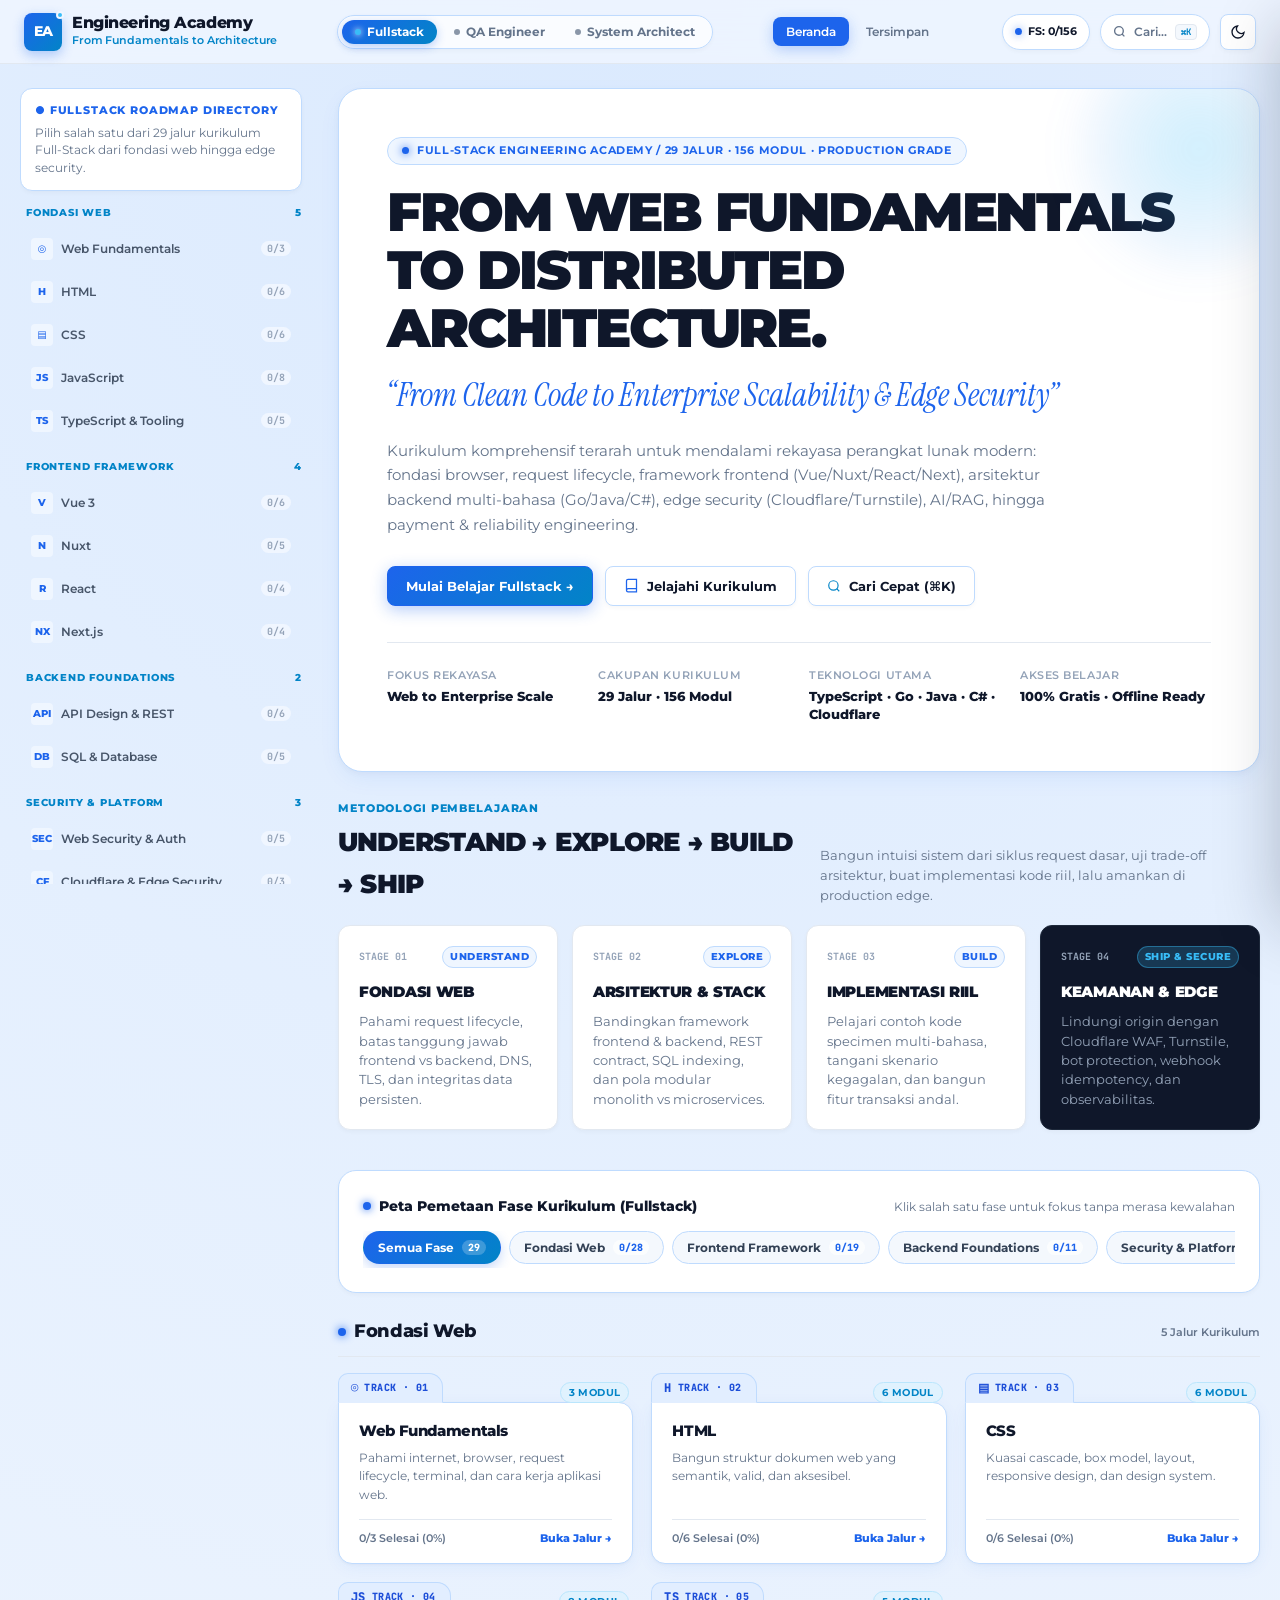
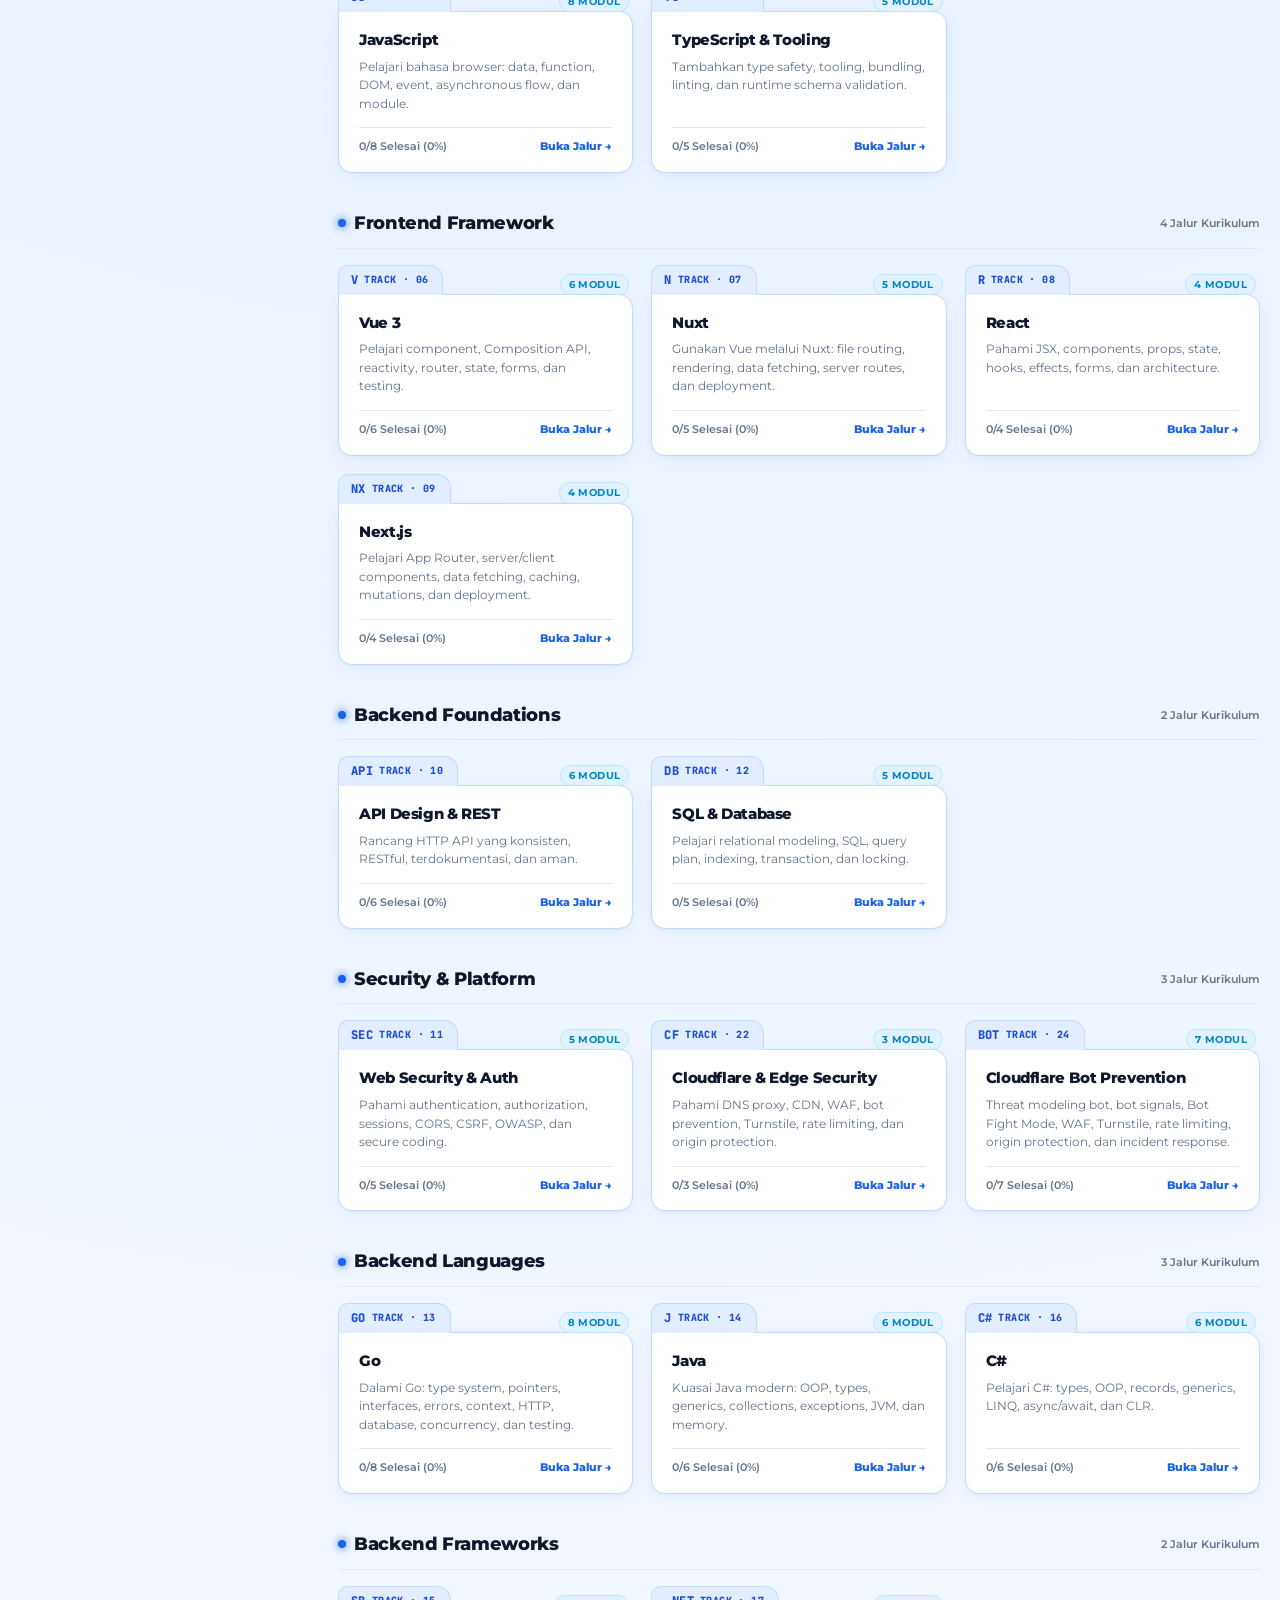
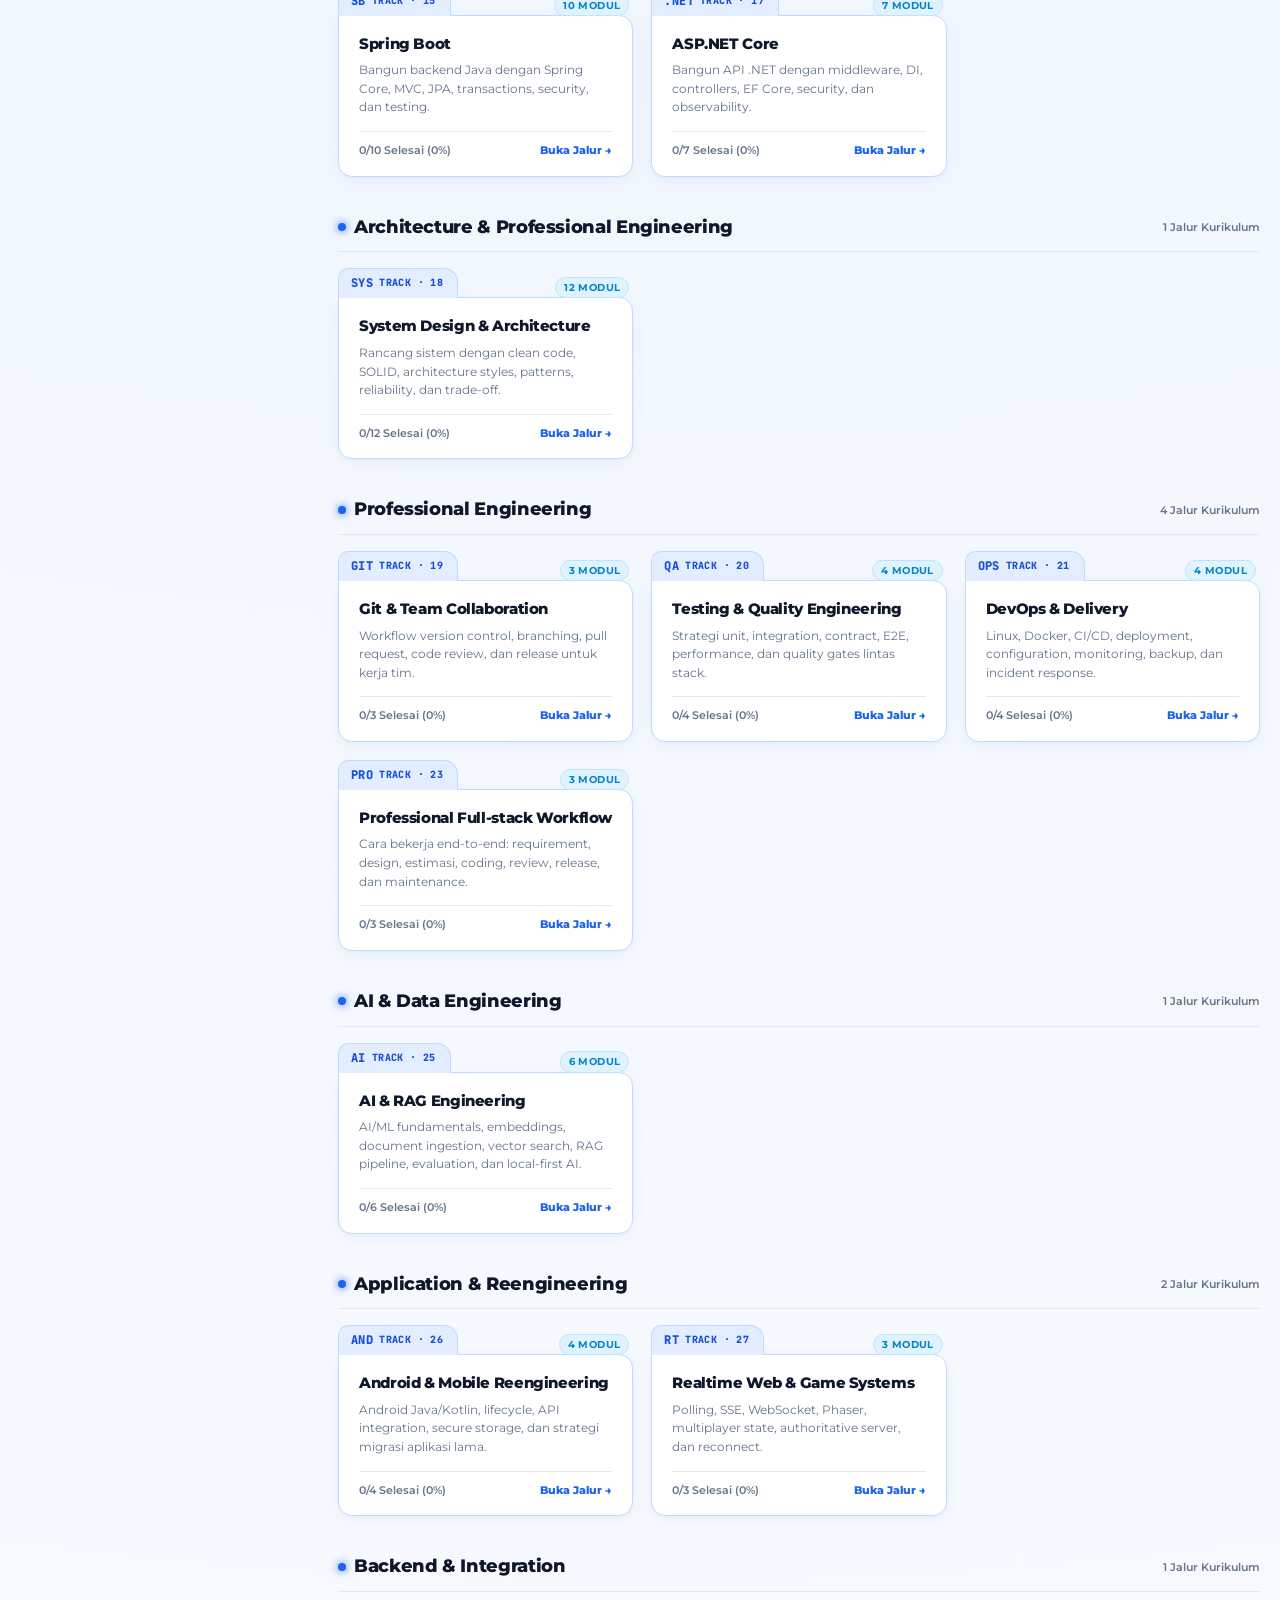
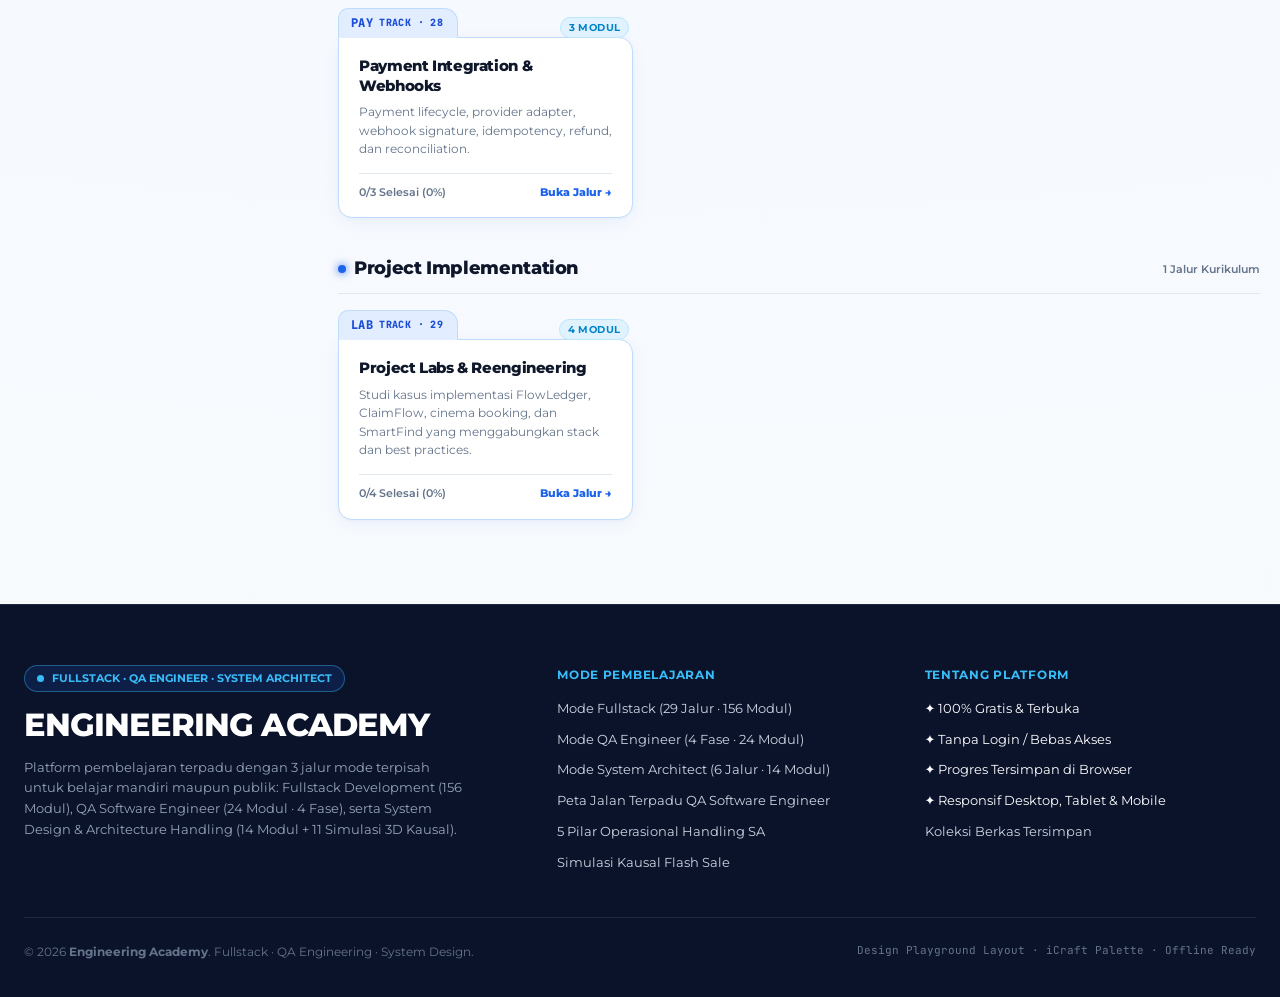
==== commit 89c36040: "feat: add latest QA roadmap, interactive phase filter, 3-tier implementation ladder, and live code t" ====
--- a/index.html
+++ b/index.html
@@ -133,10 +133,10 @@
             <span>FULLSTACK · QA ENGINEER · SYSTEM ARCHITECT</span>
           </div>
           <h2 class="footer-title">ENGINEERING ACADEMY</h2>
-          <p class="footer-desc">
+            <p class="footer-desc">
             Platform pembelajaran terpadu dengan 3 jalur mode terpisah untuk belajar mandiri maupun publik:
-            Fullstack Development (156 Modul), Senior QA &amp; Web Performance (19 Modul), serta
-            System Design &amp; Architecture Handling (14 Modul + 9 Trade-off Cases).
+            Fullstack Development (156 Modul), QA Software Engineer (24 Modul · 4 Fase), serta
+            System Design &amp; Architecture Handling (14 Modul + 11 Simulasi 3D Kausal).
           </p>
         </div>
 
@@ -144,9 +144,9 @@
           <h4 class="footer-col-title">Mode Pembelajaran</h4>
           <ul class="footer-link-list">
             <li><a href="#/">Mode Fullstack (29 Jalur · 156 Modul)</a></li>
-            <li><a href="#/qa">Mode Senior QA &amp; Automation (7 Jalur · 19 Modul)</a></li>
+            <li><a href="#/qa">Mode QA Engineer (4 Fase · 24 Modul)</a></li>
             <li><a href="#/sa">Mode System Architect (6 Jalur · 14 Modul)</a></li>
-            <li><a href="#/module/qam19">Peta Jalan 8 Minggu Senior QA</a></li>
+            <li><a href="#/module/qam19">Peta Jalan Terpadu QA Software Engineer</a></li>
             <li><a href="#/module/sam13">5 Pilar Operasional Handling SA</a></li>
             <li><a href="#/module/sam14">Simulasi Kausal Flash Sale</a></li>
           </ul>
@@ -211,7 +211,7 @@
       </div>
       <div class="search-modal-footer">
         <span>Tekan <strong style="color:var(--color-ink);">Enter</strong> untuk lihat semua · <strong style="color:var(--color-ink);">Esc</strong> untuk tutup</span>
-        <span style="font-family:var(--font-mono);" id="searchModalTotalCount">189 Modul Terindeks</span>
+        <span style="font-family:var(--font-mono);" id="searchModalTotalCount">194 Modul Terindeks</span>
       </div>
     </div>
   </div>
@@ -224,6 +224,8 @@
   <script src="js/state.js"></script>
   <script src="js/search.js"></script>
   <script src="js/visuals.js"></script>
+  <script src="js/sim3d.js"></script>
+  <script src="js/labs.js"></script>
   <script src="js/ui.js"></script>
   <script src="js/app.js"></script>
 </body>
--- a/css/components.css
+++ b/css/components.css
@@ -735,6 +735,7 @@
   align-items: center;
   gap: 8px;
   width: 100%;
+  flex-wrap: wrap;
 }
 
 @media (min-width: 640px) {
@@ -1596,3 +1597,769 @@
   font-size: 11.5px;
   padding: 8px 10px;
 }
+
+
+/* ==========================================================================
+   Isometric 3D Causal System Design Studio
+   ========================================================================== */
+.sim-studio-card {
+  background: var(--color-elevated);
+  border: 1px solid var(--color-border-ice);
+  border-radius: var(--radius-xl);
+  padding: clamp(16px, 3.2vw, 28px);
+  margin-bottom: 34px;
+  box-shadow: var(--shadow-md);
+}
+
+.sim-studio-head {
+  display: flex;
+  flex-direction: column;
+  gap: 14px;
+  margin-bottom: 16px;
+}
+
+@media (min-width: 860px) {
+  .sim-studio-head {
+    flex-direction: row;
+    align-items: flex-start;
+    justify-content: space-between;
+  }
+}
+
+.sim-eyebrow {
+  display: inline-flex;
+  align-items: center;
+  gap: 7px;
+  font-family: var(--font-mono);
+  font-size: 10px;
+  font-weight: 800;
+  color: var(--color-brand-blue);
+  letter-spacing: 0.08em;
+  text-transform: uppercase;
+  margin-bottom: 6px;
+}
+
+.sim-live-dot {
+  width: 7px;
+  height: 7px;
+  border-radius: 50%;
+  background: #10b981;
+  box-shadow: 0 0 8px #10b981;
+}
+
+.sim-title {
+  font-family: var(--font-display);
+  font-size: clamp(18px, 3.2vw, 24px);
+  font-weight: 900;
+  letter-spacing: -0.025em;
+  color: var(--color-ink);
+  margin-bottom: 4px;
+}
+
+.sim-subtitle {
+  font-size: 13px;
+  color: var(--color-muted);
+}
+
+.sim-arch-toggle {
+  display: inline-flex;
+  padding: 4px;
+  background: var(--color-surface-soft);
+  border: 1px solid var(--color-border-ice);
+  border-radius: var(--radius-sm);
+  gap: 4px;
+  align-self: flex-start;
+  flex-wrap: wrap;
+}
+
+.sim-arch-btn {
+  padding: 7px 12px;
+  border-radius: var(--radius-xs);
+  font-family: var(--font-display);
+  font-size: 11.5px;
+  font-weight: 800;
+  color: var(--color-muted);
+  transition: all var(--transition-fast);
+  white-space: nowrap;
+}
+
+.sim-arch-btn.active.bad {
+  background: #e11d48;
+  color: #ffffff;
+  box-shadow: 0 3px 10px rgba(225, 29, 72, 0.3);
+}
+
+.sim-arch-btn.active.good {
+  background: linear-gradient(135deg, #059669, #0284c7);
+  color: #ffffff;
+  box-shadow: 0 3px 10px rgba(5, 150, 105, 0.3);
+}
+
+.sim-scenario-tabs {
+  display: flex;
+  gap: 6px;
+  overflow-x: auto;
+  -webkit-overflow-scrolling: touch;
+  scrollbar-width: none;
+  padding-bottom: 6px;
+  margin-bottom: 12px;
+}
+
+.sim-scenario-tabs::-webkit-scrollbar {
+  display: none;
+}
+
+.sim-scenario-btn {
+  padding: 7px 13px;
+  border-radius: var(--radius-full);
+  background: var(--color-surface-soft);
+  border: 1px solid var(--color-border-subtle);
+  font-family: var(--font-display);
+  font-size: 11.5px;
+  font-weight: 700;
+  color: var(--color-muted);
+  white-space: nowrap;
+  flex-shrink: 0;
+  transition: all var(--transition-fast);
+}
+
+.sim-scenario-btn:hover {
+  border-color: var(--color-brand-blue);
+  color: var(--color-brand-blue);
+}
+
+.sim-scenario-btn.active {
+  background: var(--color-brand-blue);
+  color: #ffffff;
+  border-color: var(--color-brand-blue);
+}
+
+.sim-desc-banner {
+  background: var(--color-brand-blue-soft);
+  border: 1px solid var(--color-border-ice);
+  border-radius: var(--radius-sm);
+  padding: 10px 14px;
+  font-size: 12.5px;
+  color: var(--color-ink-secondary);
+  line-height: 1.5;
+  margin-bottom: 14px;
+}
+
+.sim-controls-row {
+  display: flex;
+  flex-direction: column;
+  gap: 12px;
+  margin-bottom: 14px;
+  padding: 12px 14px;
+  background: var(--color-surface-soft);
+  border: 1px solid var(--color-border-subtle);
+  border-radius: var(--radius-md);
+}
+
+@media (min-width: 720px) {
+  .sim-controls-row {
+    flex-direction: row;
+    align-items: center;
+    justify-content: space-between;
+  }
+}
+
+.sim-slider-group {
+  flex: 1;
+  min-width: 0;
+}
+
+.sim-slider-label {
+  display: flex;
+  justify-content: space-between;
+  font-size: 12px;
+  font-weight: 700;
+  color: var(--color-ink);
+  margin-bottom: 6px;
+}
+
+.sim-slider-group input[type="range"] {
+  width: 100%;
+  accent-color: var(--color-brand-blue);
+  cursor: pointer;
+}
+
+.sim-action-btns {
+  display: flex;
+  gap: 8px;
+  flex-wrap: wrap;
+}
+
+.sim-canvas-wrap {
+  position: relative;
+  width: 100%;
+  border-radius: var(--radius-md);
+  overflow: hidden;
+  border: 1px solid #1e293b;
+  background: #091124;
+  margin-bottom: 14px;
+}
+
+.sim-node-inspector {
+  position: absolute;
+  bottom: 10px;
+  left: 10px;
+  background: rgba(15, 23, 42, 0.92);
+  border: 1px solid #38bdf8;
+  border-radius: var(--radius-sm);
+  padding: 8px 12px;
+  color: #f8fafc;
+  font-size: 11px;
+  display: flex;
+  flex-direction: column;
+  gap: 2px;
+  pointer-events: none;
+  box-shadow: 0 8px 24px rgba(0, 0, 0, 0.4);
+}
+
+.sim-telemetry-grid {
+  display: grid;
+  grid-template-columns: repeat(2, 1fr);
+  gap: 10px;
+  margin-bottom: 12px;
+}
+
+@media (min-width: 720px) {
+  .sim-telemetry-grid {
+    grid-template-columns: repeat(4, 1fr);
+  }
+}
+
+.sim-metric-box {
+  background: var(--color-surface-soft);
+  border: 1px solid var(--color-border-subtle);
+  border-radius: var(--radius-sm);
+  padding: 10px 12px;
+  display: flex;
+  flex-direction: column;
+  gap: 3px;
+}
+
+.sim-metric-label {
+  font-size: 10px;
+  font-weight: 700;
+  text-transform: uppercase;
+  letter-spacing: 0.04em;
+  color: var(--color-muted);
+}
+
+.sim-metric-val {
+  font-family: var(--font-mono);
+  font-size: 13px;
+  font-weight: 800;
+  color: var(--color-ink);
+}
+
+.sim-metric-val.good { color: #059669; }
+.sim-metric-val.warn { color: #d97706; }
+.sim-metric-val.bad  { color: #e11d48; }
+
+.sim-legend-bar {
+  display: flex;
+  flex-wrap: wrap;
+  gap: 12px;
+  font-size: 11px;
+  color: var(--color-muted);
+  font-weight: 600;
+}
+
+.sim-legend-item {
+  display: inline-flex;
+  align-items: center;
+  gap: 6px;
+}
+
+.sim-legend-item i {
+  display: inline-block;
+  width: 9px;
+  height: 9px;
+  border-radius: 50%;
+}
+
+
+/* Behind-the-Scenes Explanation Grid (Masalah vs Best Practice) */
+.sim-explain-grid {
+  display: grid;
+  grid-template-columns: 100%;
+  gap: 10px;
+  margin-bottom: 14px;
+}
+
+@media (min-width: 720px) {
+  .sim-explain-grid {
+    grid-template-columns: repeat(2, 1fr);
+    gap: 12px;
+  }
+}
+
+.sim-explain-box {
+  background: var(--color-surface-soft);
+  border: 1px solid var(--color-border-subtle);
+  border-radius: var(--radius-sm);
+  padding: 12px 14px;
+  transition: all var(--transition-fast);
+  opacity: 0.78;
+}
+
+.sim-explain-box.is-focused-bad {
+  opacity: 1;
+  background: var(--color-brand-red-soft);
+  border-color: #fda4af;
+}
+
+.sim-explain-box.is-focused-good {
+  opacity: 1;
+  background: var(--color-brand-lime-bg);
+  border-color: var(--color-brand-lime-border);
+}
+
+.sim-explain-head {
+  font-family: var(--font-display);
+  font-size: 11px;
+  font-weight: 800;
+  text-transform: uppercase;
+  letter-spacing: 0.04em;
+  margin-bottom: 4px;
+}
+
+.sim-explain-head.bad { color: #e11d48; }
+.sim-explain-head.good { color: #059669; }
+
+.sim-explain-box p {
+  font-size: 12px;
+  color: var(--color-ink-secondary);
+  line-height: 1.5;
+  margin: 0;
+}
+
+
+/* ==========================================================================
+   Interactive Phase Roadmap Map & Filter (Non-Overwhelming UX)
+   ========================================================================== */
+.roadmap-navigator-card {
+  background: var(--color-elevated);
+  border: 1px solid var(--color-border-ice);
+  border-radius: var(--radius-lg);
+  padding: clamp(16px, 3vw, 24px);
+  margin-bottom: 24px;
+  box-shadow: var(--shadow-sm);
+}
+
+.roadmap-nav-top {
+  display: flex;
+  flex-direction: column;
+  gap: 8px;
+  margin-bottom: 14px;
+}
+
+@media (min-width: 720px) {
+  .roadmap-nav-top {
+    flex-direction: row;
+    align-items: center;
+    justify-content: space-between;
+  }
+}
+
+.roadmap-nav-title {
+  font-family: var(--font-display);
+  font-size: 14px;
+  font-weight: 800;
+  color: var(--color-ink);
+  display: flex;
+  align-items: center;
+  gap: 8px;
+}
+
+.roadmap-nav-hint {
+  font-size: 12px;
+  color: var(--color-muted);
+}
+
+.roadmap-phase-strip {
+  display: flex;
+  gap: 8px;
+  overflow-x: auto;
+  -webkit-overflow-scrolling: touch;
+  scrollbar-width: none;
+  padding-bottom: 4px;
+}
+
+.roadmap-phase-strip::-webkit-scrollbar {
+  display: none;
+}
+
+.roadmap-phase-pill {
+  display: inline-flex;
+  align-items: center;
+  gap: 8px;
+  padding: 8px 14px;
+  background: var(--color-surface-soft);
+  border: 1px solid var(--color-border-ice);
+  border-radius: var(--radius-full);
+  font-family: var(--font-display);
+  font-size: 11.5px;
+  font-weight: 700;
+  color: var(--color-ink-secondary);
+  white-space: nowrap;
+  flex-shrink: 0;
+  cursor: pointer;
+  transition: all var(--transition-fast);
+}
+
+.roadmap-phase-pill:hover {
+  border-color: var(--color-brand-blue);
+  color: var(--color-brand-blue);
+}
+
+.roadmap-phase-pill.active {
+  background: linear-gradient(135deg, #1d64ec 0%, #0284c7 100%);
+  color: #ffffff;
+  border-color: transparent;
+  box-shadow: 0 4px 12px rgba(29, 100, 236, 0.25);
+}
+
+.phase-pill-count {
+  font-family: var(--font-mono);
+  font-size: 10px;
+  font-weight: 800;
+  padding: 1px 6px;
+  border-radius: var(--radius-full);
+  background: rgba(255, 255, 255, 0.7);
+  color: var(--color-brand-blue);
+}
+
+.roadmap-phase-pill.active .phase-pill-count {
+  background: rgba(255, 255, 255, 0.22);
+  color: #ffffff;
+}
+
+/* Practice Sandbox Targets Strip (QA Mode) */
+.practice-targets-strip {
+  display: grid;
+  grid-template-columns: 100%;
+  gap: 10px;
+  margin-top: 14px;
+  padding-top: 14px;
+  border-top: 1px dashed var(--color-border-subtle);
+}
+
+@media (min-width: 640px) {
+  .practice-targets-strip {
+    grid-template-columns: repeat(2, 1fr);
+  }
+}
+
+@media (min-width: 1024px) {
+  .practice-targets-strip {
+    grid-template-columns: repeat(4, 1fr);
+  }
+}
+
+.practice-target-card {
+  display: flex;
+  flex-direction: column;
+  gap: 4px;
+  padding: 11px 13px;
+  background: var(--color-surface-soft);
+  border: 1px solid var(--color-border-subtle);
+  border-radius: var(--radius-sm);
+  transition: all var(--transition-fast);
+  text-decoration: none;
+}
+
+.practice-target-card:hover {
+  border-color: var(--color-brand-blue);
+  transform: translateY(-2px);
+  box-shadow: var(--shadow-sm);
+}
+
+.practice-target-type {
+  font-family: var(--font-mono);
+  font-size: 9.5px;
+  font-weight: 800;
+  text-transform: uppercase;
+  color: var(--color-brand-cyan);
+}
+
+.practice-target-name {
+  font-family: var(--font-display);
+  font-size: 13px;
+  font-weight: 800;
+  color: var(--color-ink);
+}
+
+.practice-target-desc {
+  font-size: 11px;
+  color: var(--color-muted);
+  line-height: 1.4;
+}
+
+/* ==========================================================================
+   3-Tier Detailed Implementation Ladder (Sederhana -> Menengah -> Pro)
+   ========================================================================== */
+.impl-ladder-wrap {
+  display: flex;
+  flex-direction: column;
+  gap: 16px;
+  margin: 16px 0;
+}
+
+.impl-progress-header {
+  display: flex;
+  flex-wrap: wrap;
+  align-items: center;
+  justify-content: space-between;
+  gap: 10px;
+  padding: 12px 16px;
+  background: var(--color-brand-blue-soft);
+  border: 1px solid var(--color-border-ice);
+  border-radius: var(--radius-md);
+  font-size: 12.5px;
+  font-weight: 700;
+  color: var(--color-ink);
+}
+
+.impl-tier-card {
+  background: var(--color-surface-soft);
+  border: 1px solid var(--color-border-ice);
+  border-radius: var(--radius-md);
+  padding: clamp(14px, 3vw, 20px);
+}
+
+.impl-tier-card.tier-pro {
+  border-left: 4px solid var(--color-brand-purple);
+}
+
+.impl-tier-card.tier-mid {
+  border-left: 4px solid var(--color-brand-blue);
+}
+
+.impl-tier-card.tier-simple {
+  border-left: 4px solid var(--color-brand-cyan);
+}
+
+.impl-tier-head {
+  display: flex;
+  flex-direction: column;
+  gap: 4px;
+  margin-bottom: 14px;
+}
+
+.impl-tier-title {
+  font-family: var(--font-display);
+  font-size: 14.5px;
+  font-weight: 800;
+  color: var(--color-ink);
+}
+
+.impl-tier-goal {
+  font-size: 12.5px;
+  color: var(--color-muted);
+}
+
+.impl-steps-list {
+  display: flex;
+  flex-direction: column;
+  gap: 10px;
+}
+
+.impl-step-item {
+  display: flex;
+  align-items: flex-start;
+  gap: 12px;
+  padding: 12px 14px;
+  background: var(--color-elevated);
+  border: 1px solid var(--color-border-subtle);
+  border-radius: var(--radius-sm);
+  cursor: pointer;
+  transition: all var(--transition-fast);
+}
+
+.impl-step-item:hover {
+  border-color: var(--color-brand-blue);
+}
+
+.impl-step-item.checked {
+  background: var(--color-brand-lime-bg);
+  border-color: var(--color-brand-lime-border);
+}
+
+.impl-step-checkbox {
+  width: 18px;
+  height: 18px;
+  margin-top: 2px;
+  accent-color: var(--color-brand-blue);
+  flex-shrink: 0;
+  cursor: pointer;
+}
+
+.impl-step-copy {
+  flex: 1;
+  min-width: 0;
+}
+
+.impl-step-copy strong {
+  display: block;
+  font-family: var(--font-display);
+  font-size: 13px;
+  font-weight: 800;
+  color: var(--color-ink);
+  margin-bottom: 3px;
+}
+
+.impl-step-copy p {
+  font-size: 12.5px;
+  color: var(--color-ink-secondary);
+  line-height: 1.55;
+  margin: 0;
+}
+
+.impl-cmd-chip {
+  display: inline-block;
+  margin-top: 8px;
+  padding: 4px 10px;
+  background: var(--color-code-bg);
+  color: #38bdf8;
+  font-family: var(--font-mono);
+  font-size: 11px;
+  border-radius: var(--radius-xs);
+  max-width: 100%;
+  overflow-x: auto;
+}
+
+/* ==========================================================================
+   Interactive Implementation Code Test Runner
+   ========================================================================== */
+.lab-runner-card {
+  background: var(--color-elevated);
+  border: 1px solid var(--color-border-ice);
+  border-radius: var(--radius-md);
+  padding: clamp(16px, 3vw, 24px);
+  margin-bottom: 24px;
+  box-shadow: var(--shadow-sm);
+}
+
+.lab-runner-header {
+  display: flex;
+  flex-direction: column;
+  gap: 10px;
+  margin-bottom: 14px;
+}
+
+@media (min-width: 720px) {
+  .lab-runner-header {
+    flex-direction: row;
+    align-items: center;
+    justify-content: space-between;
+  }
+}
+
+.lab-tier-tabs {
+  display: inline-flex;
+  gap: 6px;
+  flex-wrap: wrap;
+}
+
+.lab-tier-btn {
+  padding: 6px 13px;
+  border-radius: var(--radius-full);
+  background: var(--color-surface-soft);
+  border: 1px solid var(--color-border-ice);
+  font-family: var(--font-display);
+  font-size: 11.5px;
+  font-weight: 700;
+  color: var(--color-muted);
+  cursor: pointer;
+  transition: all var(--transition-fast);
+}
+
+.lab-tier-btn.active {
+  background: var(--color-brand-blue);
+  color: #ffffff;
+  border-color: var(--color-brand-blue);
+}
+
+.lab-editor-textarea {
+  width: 100%;
+  min-height: 190px;
+  padding: 14px;
+  background: var(--color-code-bg);
+  color: var(--color-code-text);
+  border: 1px solid var(--color-border-dark-strong);
+  border-radius: var(--radius-sm);
+  font-family: var(--font-mono);
+  font-size: 12.5px;
+  line-height: 1.6;
+  resize: vertical;
+  tab-size: 2;
+  outline: none;
+  margin-bottom: 12px;
+}
+
+.lab-editor-textarea:focus {
+  border-color: #38bdf8;
+  box-shadow: 0 0 0 2px rgba(56, 189, 248, 0.2);
+}
+
+.lab-toolbar {
+  display: flex;
+  flex-wrap: wrap;
+  gap: 8px;
+  align-items: center;
+  justify-content: space-between;
+  margin-bottom: 14px;
+}
+
+.lab-toolbar-left {
+  display: flex;
+  flex-wrap: wrap;
+  gap: 8px;
+}
+
+.lab-console-output {
+  background: #0b1120;
+  border: 1px solid #1e293b;
+  border-radius: var(--radius-sm);
+  padding: 14px;
+  color: #e2e8f0;
+  font-family: var(--font-mono);
+  font-size: 12px;
+}
+
+.lab-console-summary {
+  display: flex;
+  align-items: center;
+  justify-content: space-between;
+  padding-bottom: 10px;
+  margin-bottom: 10px;
+  border-bottom: 1px solid #1e293b;
+  font-weight: 800;
+}
+
+.lab-console-summary.all-pass { color: #34d399; }
+.lab-console-summary.has-fail { color: #fb7185; }
+
+.lab-test-row {
+  display: flex;
+  flex-direction: column;
+  gap: 2px;
+  padding: 6px 0;
+  border-bottom: 1px dashed rgba(148, 163, 184, 0.15);
+}
+
+.lab-test-row:last-child {
+  border-bottom: none;
+}
+
+.lab-test-status.pass { color: #34d399; }
+.lab-test-status.fail { color: #fb7185; }
+.lab-test-hint {
+  font-size: 11px;
+  color: #94a3b8;
+  padding-left: 18px;
+}
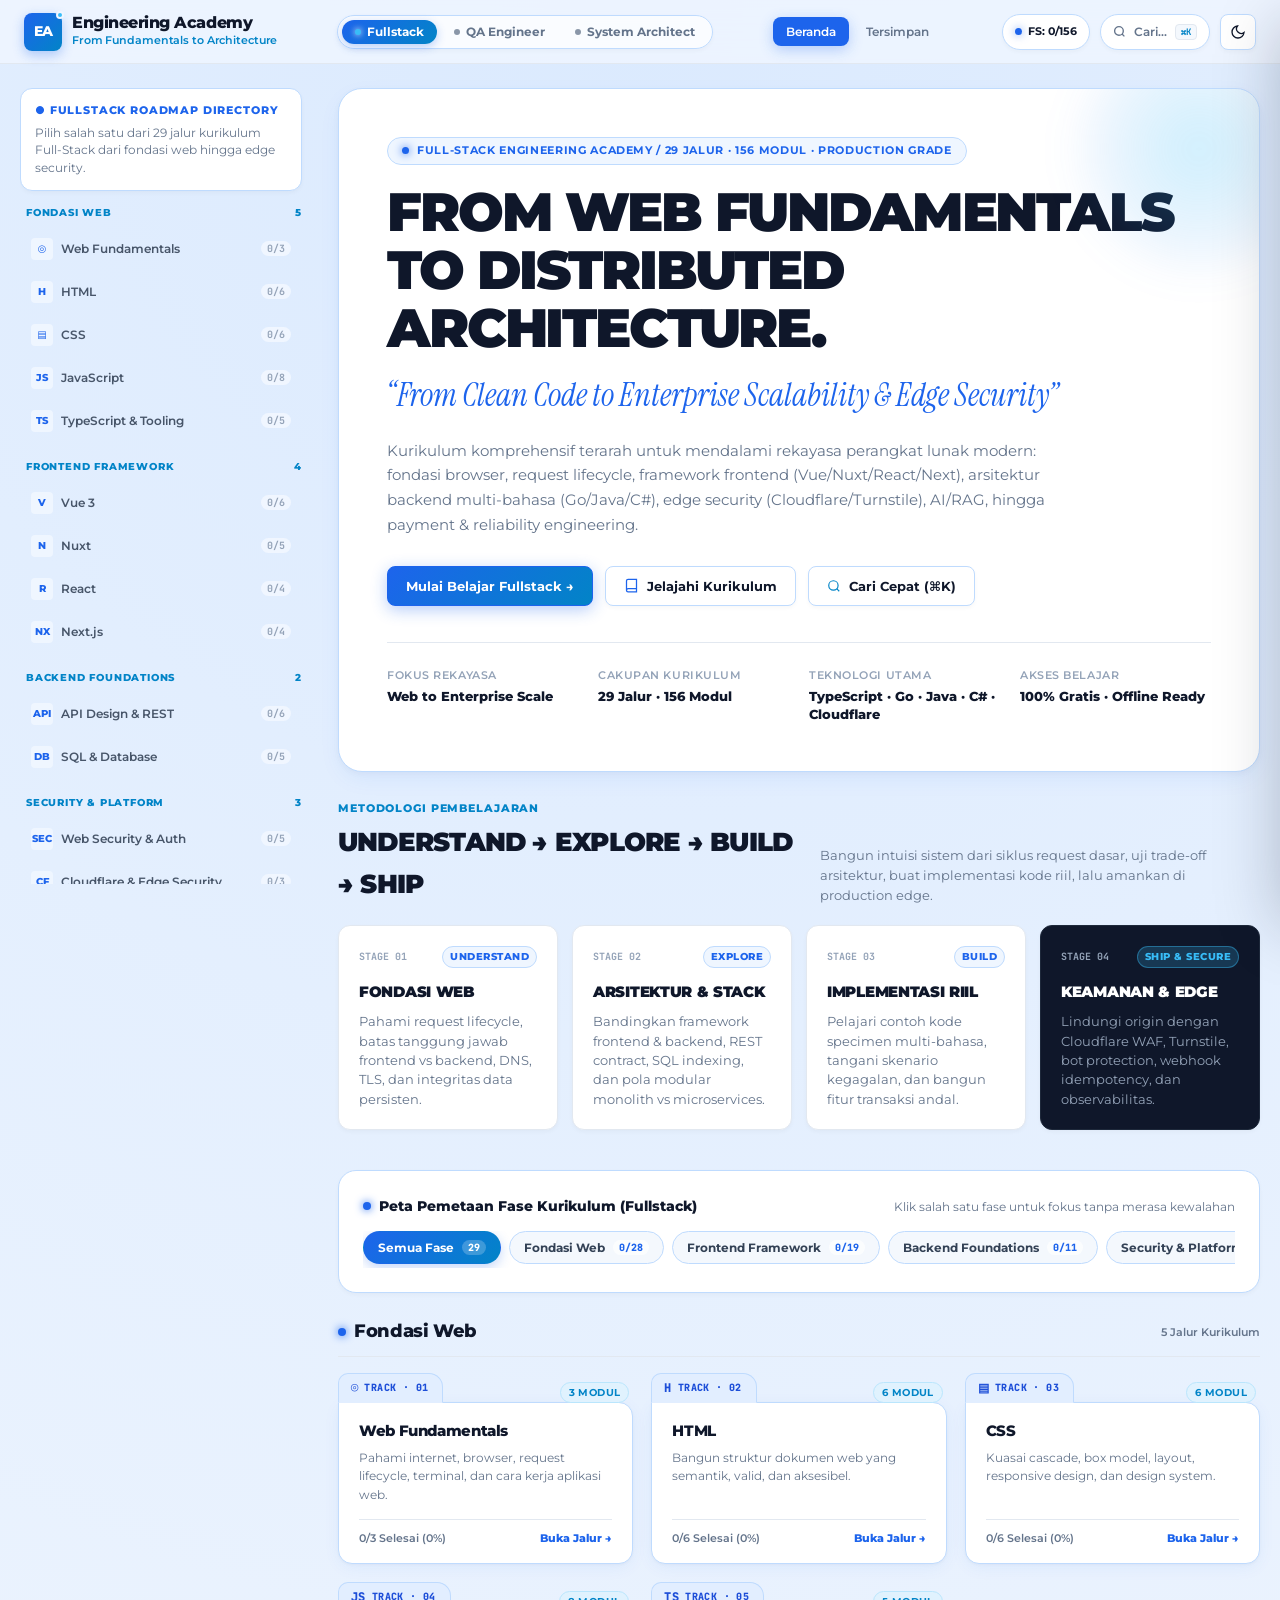
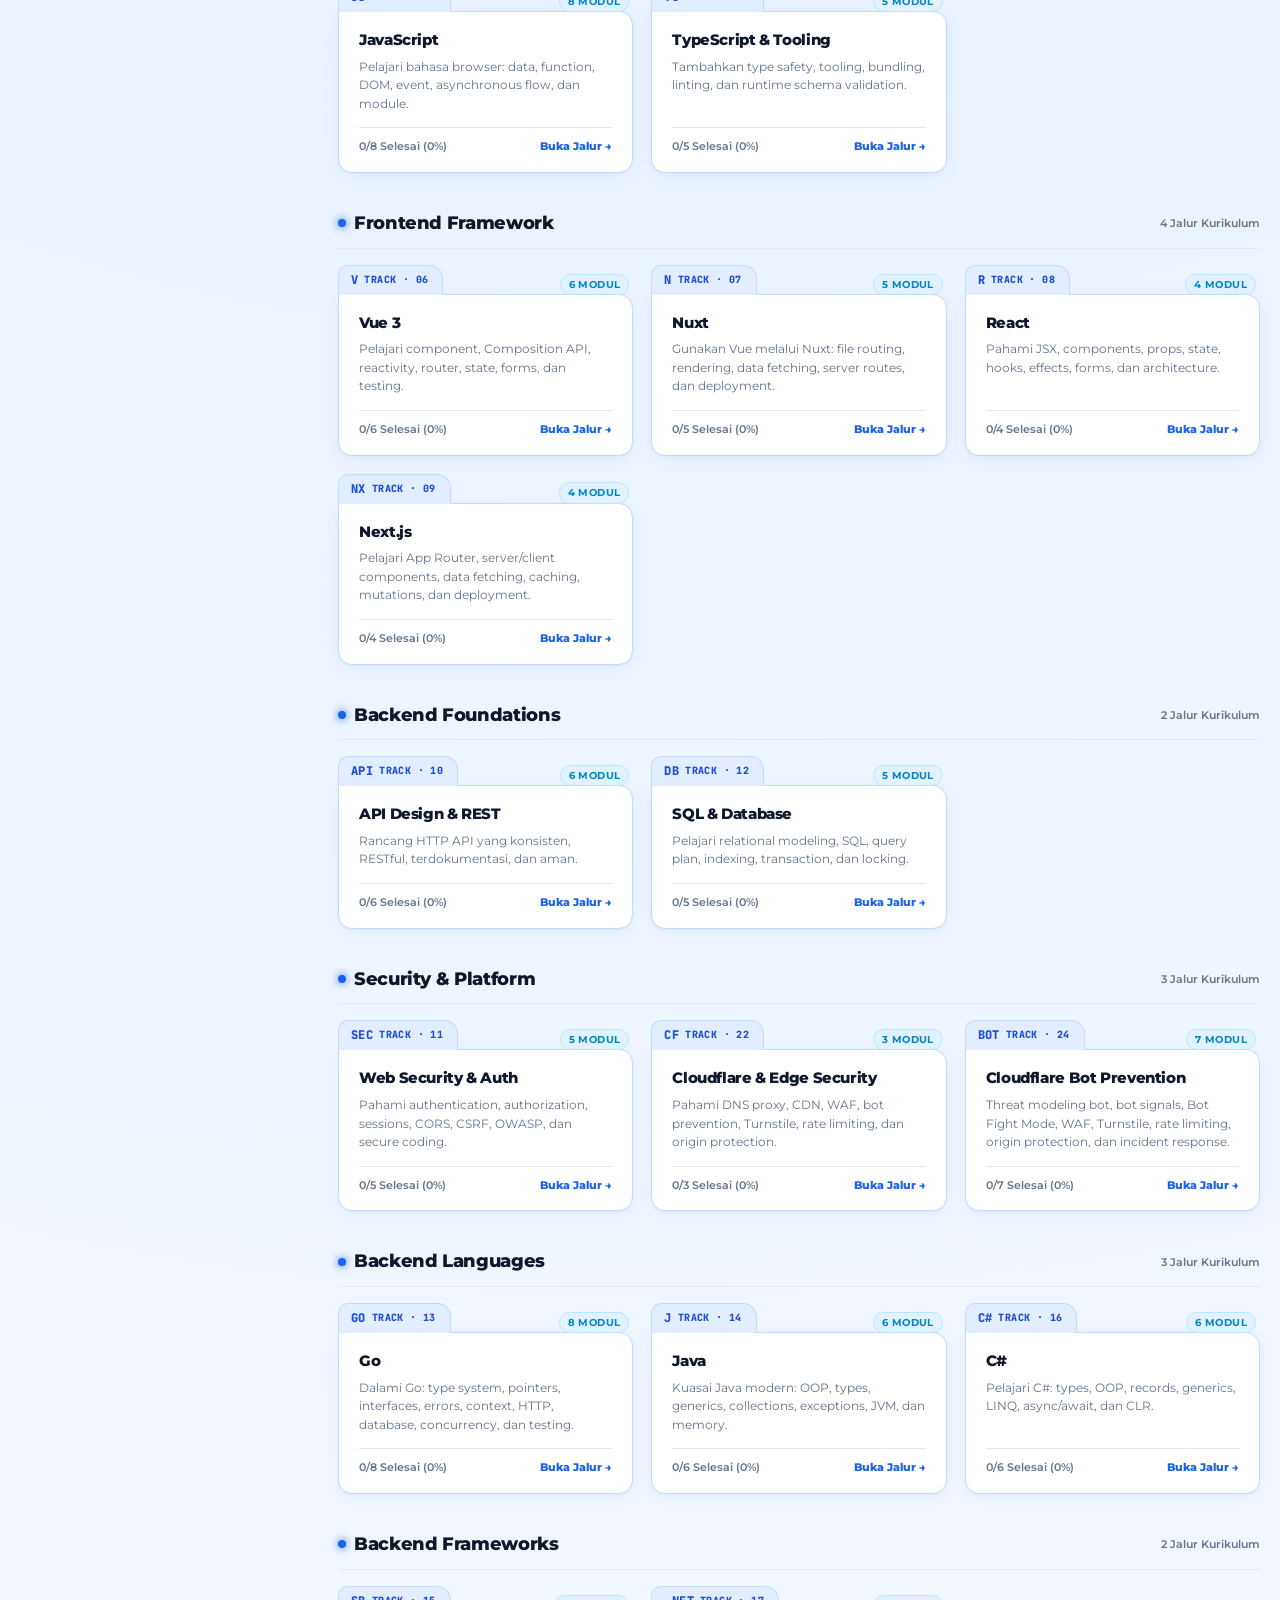
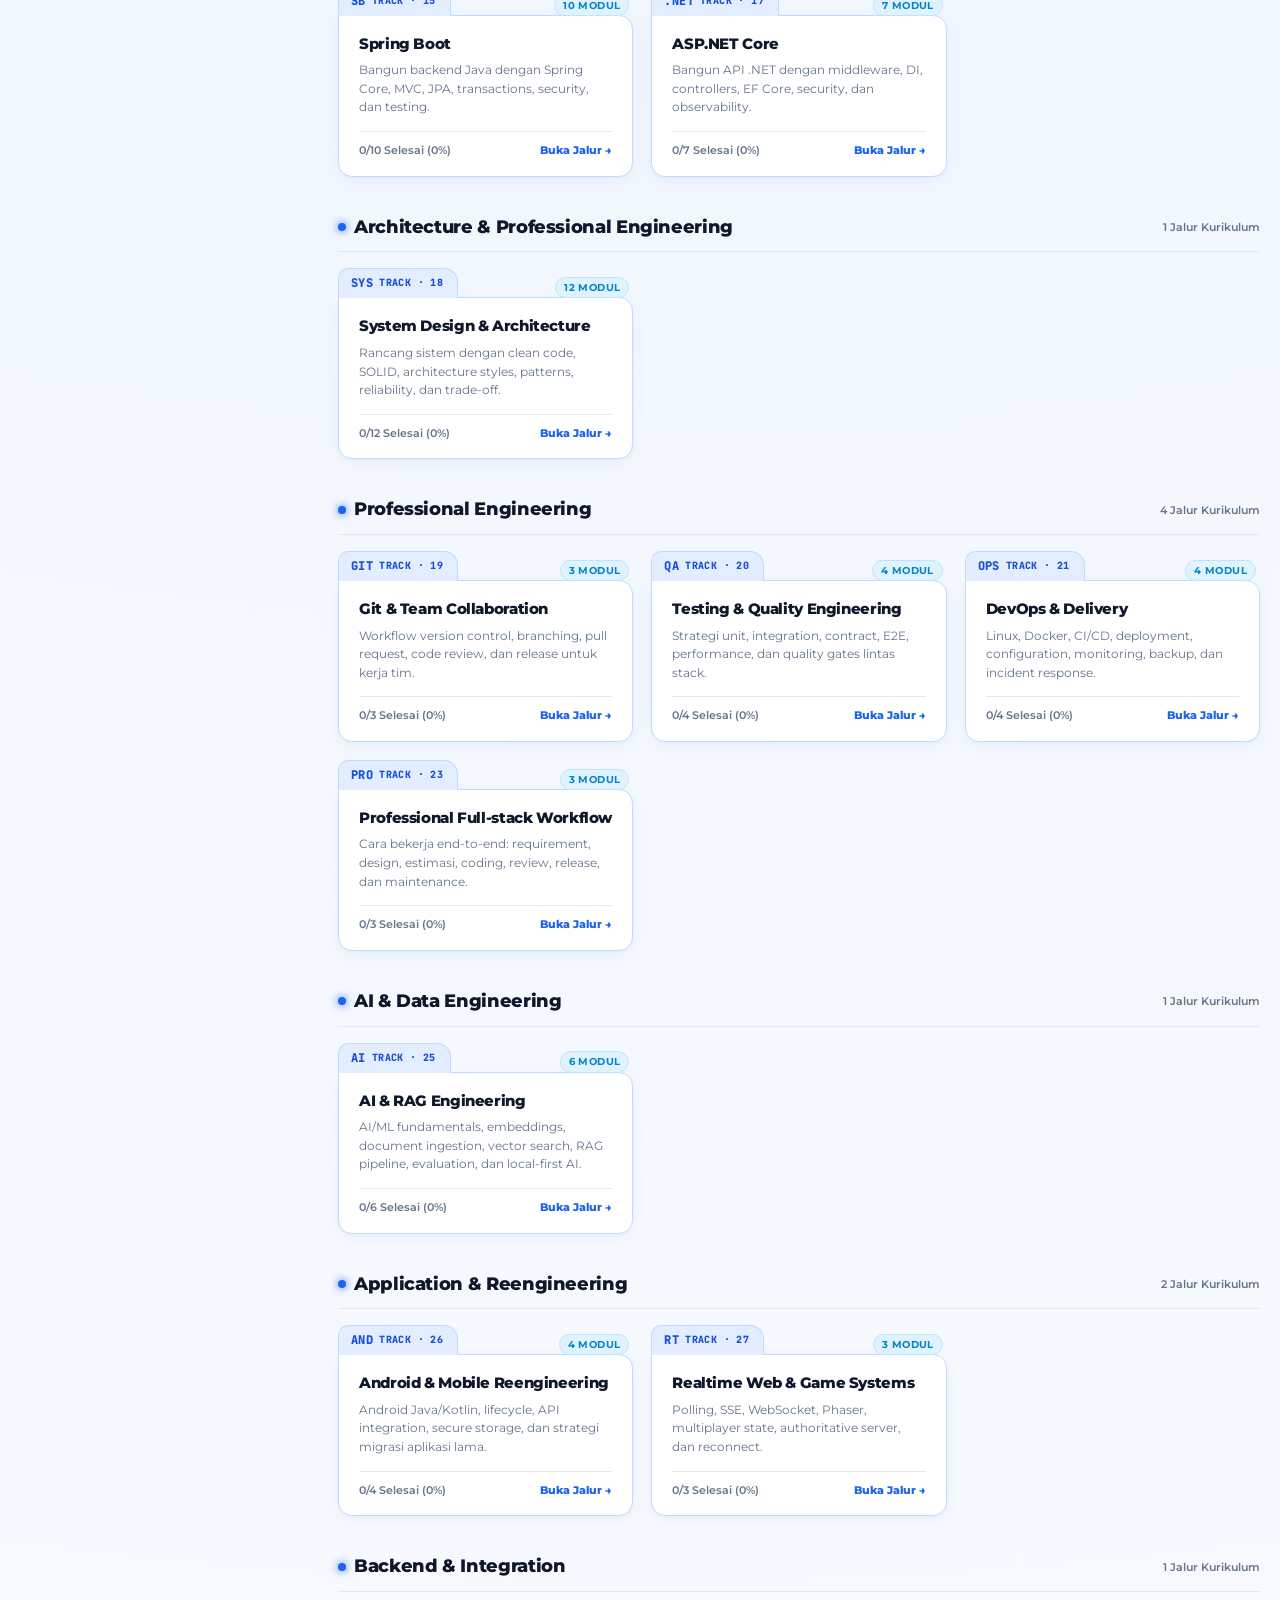
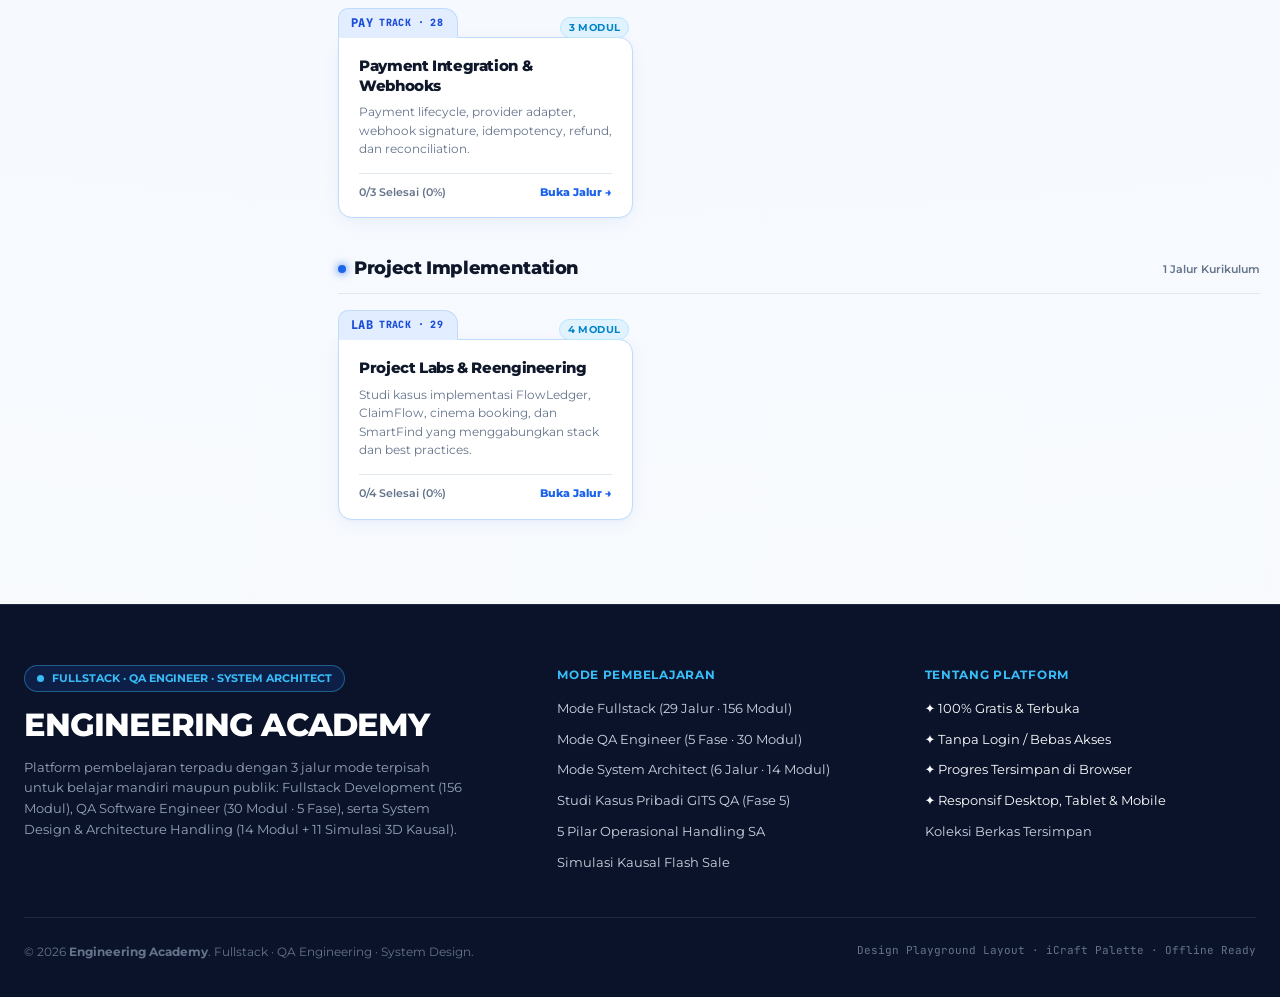
==== commit f230f13e: "feat(qa): integrate full GITS QA field handbook & command center (Fase 5)" ====
--- a/index.html
+++ b/index.html
@@ -133,9 +133,9 @@
             <span>FULLSTACK · QA ENGINEER · SYSTEM ARCHITECT</span>
           </div>
           <h2 class="footer-title">ENGINEERING ACADEMY</h2>
-            <p class="footer-desc">
+          <p class="footer-desc">
             Platform pembelajaran terpadu dengan 3 jalur mode terpisah untuk belajar mandiri maupun publik:
-            Fullstack Development (156 Modul), QA Software Engineer (24 Modul · 4 Fase), serta
+            Fullstack Development (156 Modul), QA Software Engineer (30 Modul · 5 Fase), serta
             System Design &amp; Architecture Handling (14 Modul + 11 Simulasi 3D Kausal).
           </p>
         </div>
@@ -144,9 +144,9 @@
           <h4 class="footer-col-title">Mode Pembelajaran</h4>
           <ul class="footer-link-list">
             <li><a href="#/">Mode Fullstack (29 Jalur · 156 Modul)</a></li>
-            <li><a href="#/qa">Mode QA Engineer (4 Fase · 24 Modul)</a></li>
+            <li><a href="#/qa">Mode QA Engineer (5 Fase · 30 Modul)</a></li>
             <li><a href="#/sa">Mode System Architect (6 Jalur · 14 Modul)</a></li>
-            <li><a href="#/module/qam19">Peta Jalan Terpadu QA Software Engineer</a></li>
+            <li><a href="#/module/qam25">Studi Kasus Pribadi GITS QA (Fase 5)</a></li>
             <li><a href="#/module/sam13">5 Pilar Operasional Handling SA</a></li>
             <li><a href="#/module/sam14">Simulasi Kausal Flash Sale</a></li>
           </ul>
@@ -211,7 +211,7 @@
       </div>
       <div class="search-modal-footer">
         <span>Tekan <strong style="color:var(--color-ink);">Enter</strong> untuk lihat semua · <strong style="color:var(--color-ink);">Esc</strong> untuk tutup</span>
-        <span style="font-family:var(--font-mono);" id="searchModalTotalCount">194 Modul Terindeks</span>
+        <span style="font-family:var(--font-mono);" id="searchModalTotalCount">200 Modul Terindeks</span>
       </div>
     </div>
   </div>
--- a/css/components.css
+++ b/css/components.css
@@ -1063,6 +1063,7 @@
   border-bottom: 1px solid var(--color-border-dark-strong);
   padding: 8px 14px;
   display: flex;
+  flex-wrap: wrap;
   align-items: center;
   justify-content: space-between;
   gap: 8px;
@@ -1242,6 +1243,7 @@
 /* Stepper Bottom Action Bar */
 .stepper-footer-bar {
   display: flex;
+  flex-wrap: wrap;
   align-items: center;
   justify-content: space-between;
   gap: 12px;
@@ -1476,8 +1478,9 @@
   padding: 10px 14px;
   border-bottom: 1px solid var(--color-border-subtle);
   color: var(--color-ink-secondary);
-  line-height: 1.5;
+  line-height: 1.55;
   vertical-align: top;
+  overflow-wrap: anywhere;
 }
 
 .data-table tr:last-child td {
@@ -2220,16 +2223,18 @@
 }
 
 .impl-cmd-chip {
-  display: inline-block;
+  display: block;
   margin-top: 8px;
-  padding: 4px 10px;
+  padding: 6px 10px;
   background: var(--color-code-bg);
   color: #38bdf8;
   font-family: var(--font-mono);
   font-size: 11px;
+  line-height: 1.5;
   border-radius: var(--radius-xs);
   max-width: 100%;
-  overflow-x: auto;
+  white-space: pre-wrap;
+  overflow-wrap: anywhere;
 }
 
 /* ==========================================================================
